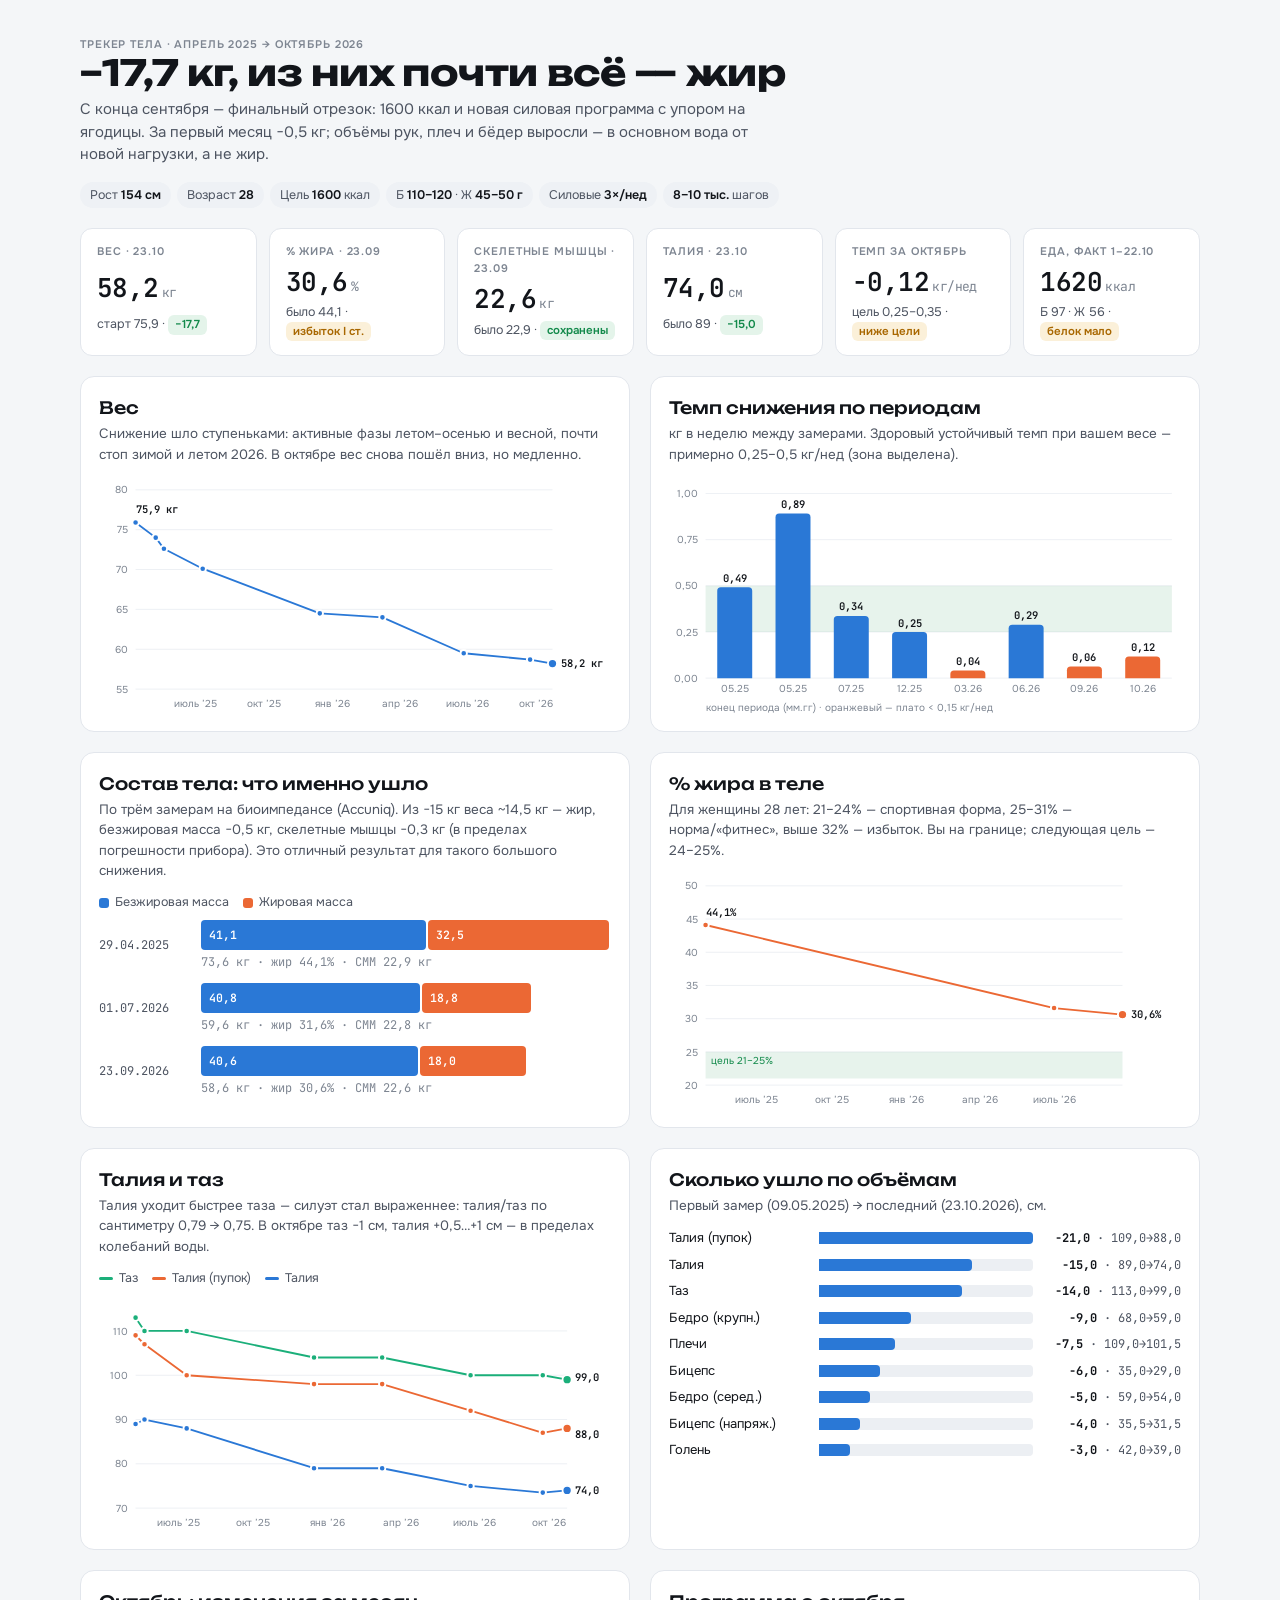
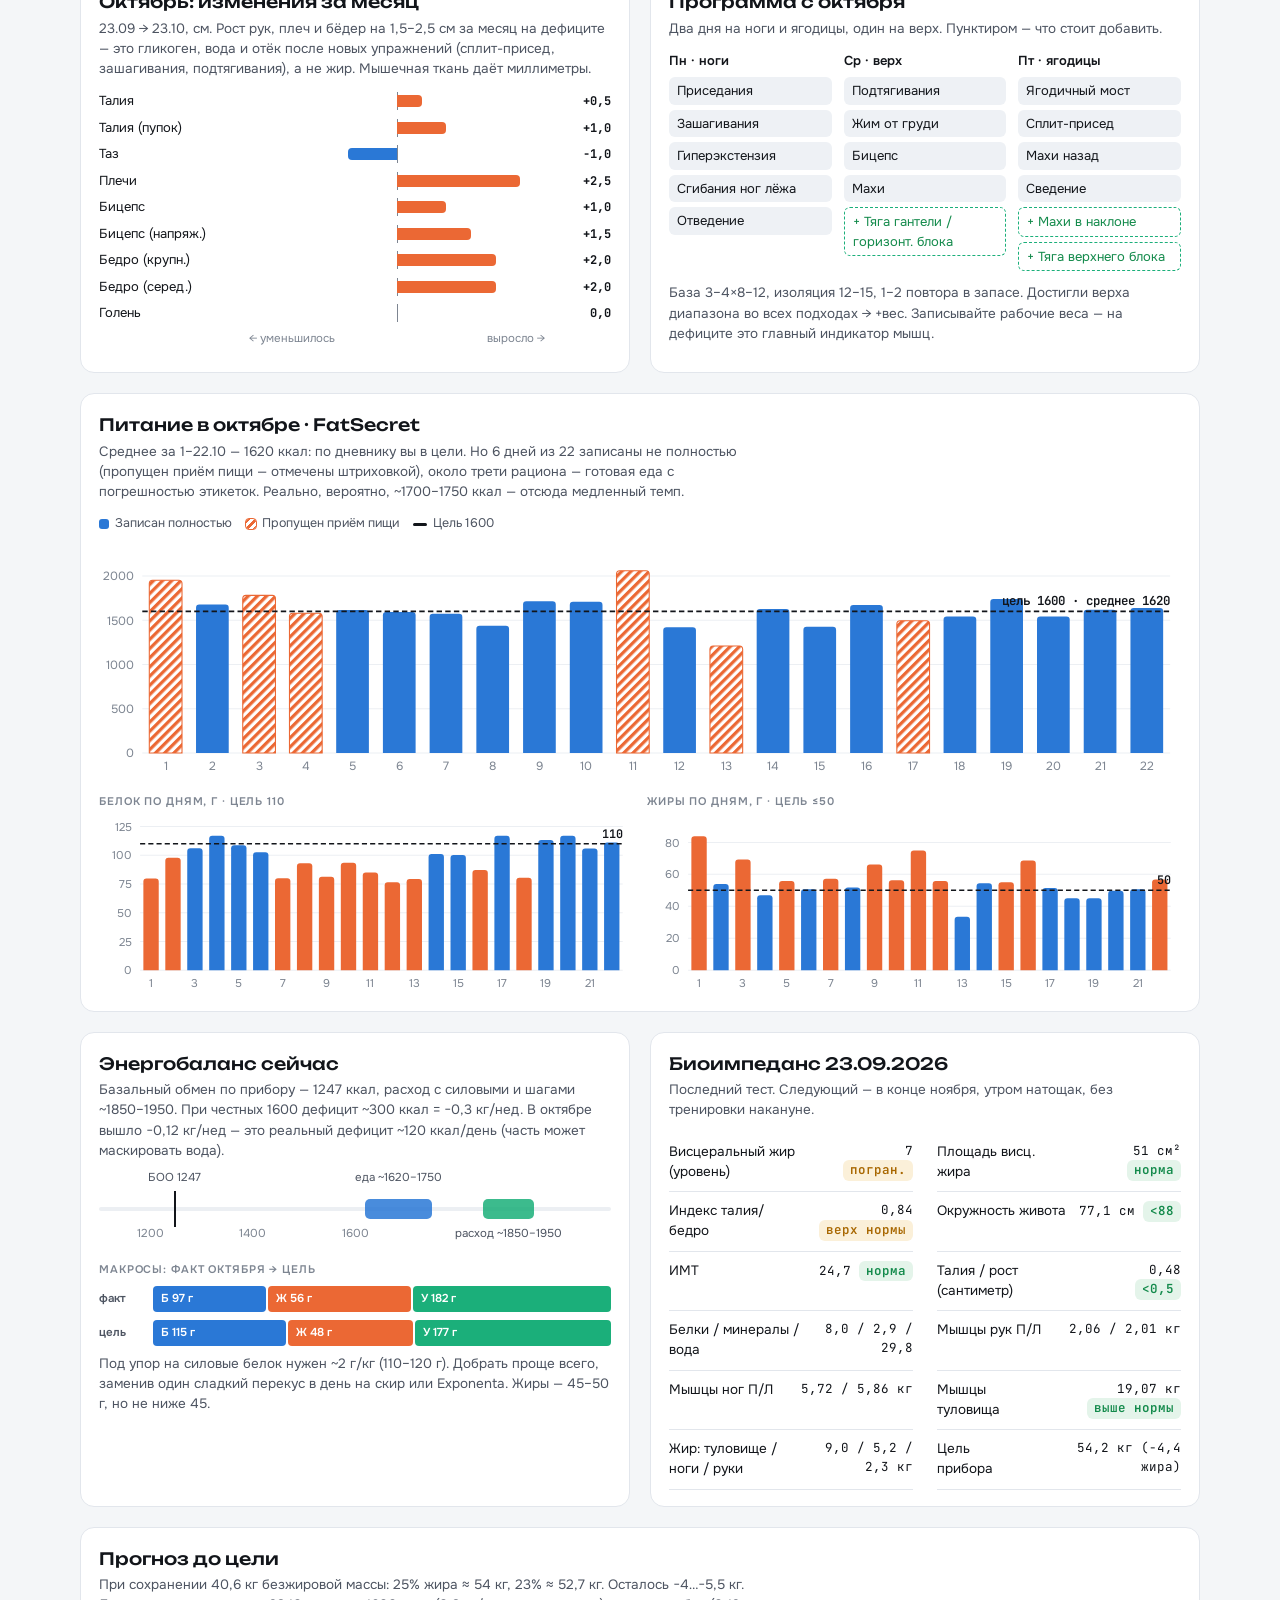
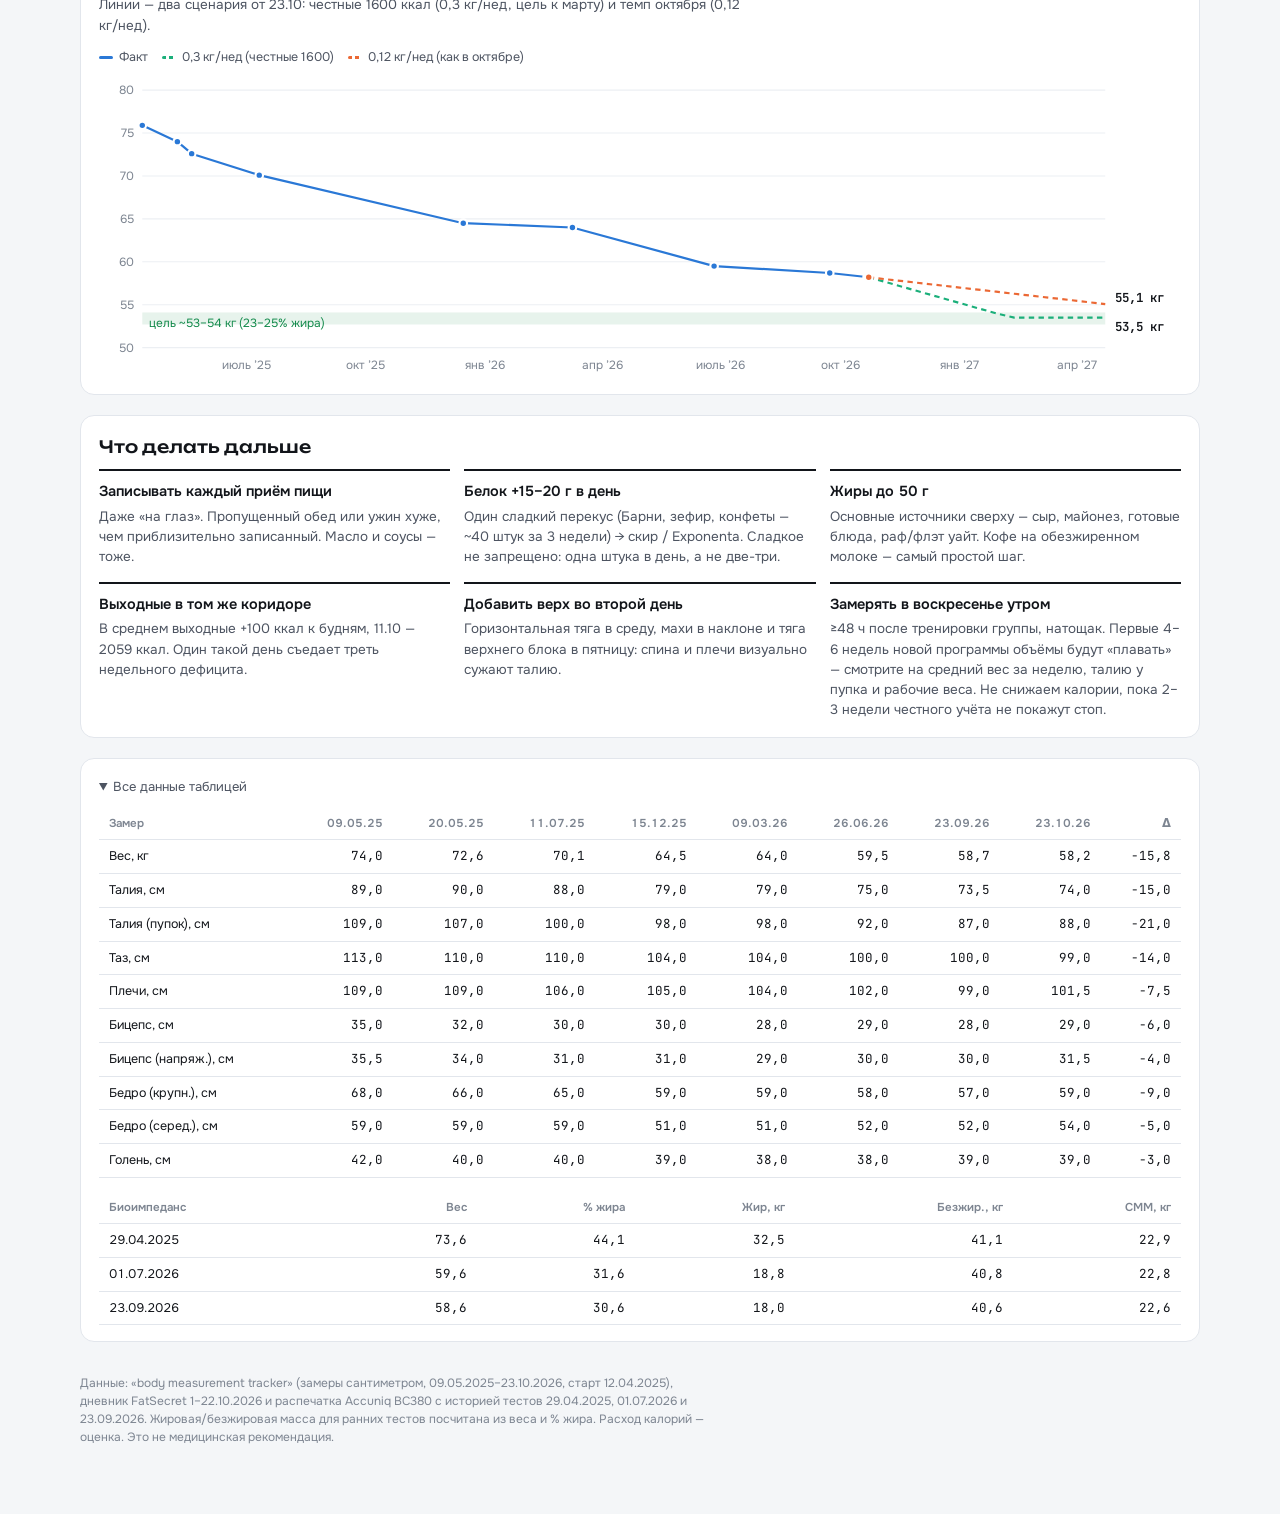
==== index.html @ 3d4595d3 "Body tracker dashboard: October 2026 Co-Authored-By: Claude Opus 5.5 <noreply@anthropic.com> Claude-" ====
<!doctype html><html lang="ru"><head><meta charset="utf-8"><meta name="viewport" content="width=device-width, initial-scale=1">
<meta name="description" content="Трекер тела: вес, состав тела, объёмы, питание и тренировки.">
<meta property="og:title" content="Трекер тела Кати">
<meta property="og:description" content="Вес, состав тела, объёмы, питание и тренировки — апрель 2025 → октябрь 2026">
<link rel="icon" href="data:image/svg+xml,%3Csvg xmlns=%22http://www.w3.org/2000/svg%22 viewBox=%220 0 32 32%22%3E%3Crect width=%2232%22 height=%2232%22 rx=%227%22 fill=%22%232a78d6%22/%3E%3Cpath d=%22M7 22l6-6 4 4 8-9%22 stroke=%22white%22 stroke-width=%223%22 fill=%22none%22 stroke-linecap=%22round%22 stroke-linejoin=%22round%22/%3E%3C/svg%3E">
<title>Трекер тела Кати</title>
<link rel="preconnect" href="https://fonts.googleapis.com">
<link rel="stylesheet" href="https://fonts.googleapis.com/css2?family=Unbounded:wght@500;700&family=Onest:wght@400;500;600&family=JetBrains+Mono:wght@400;600&display=swap">
<style>
:root{
  --bg:#f4f6f8; --panel:#ffffff; --ink:#12151a; --ink2:#4d5461; --ink3:#7d8591;
  --line:#e2e6ec; --grid:#eceff3;
  --s1:#2a78d6; --s2:#eb6834; --s3:#1baf7a;
  --lean:#2a78d6; --fat:#eb6834;
  --good:#138a4b; --goodbg:#e4f4ea; --warn:#a86700; --warnbg:#fbf0d9; --bad:#c23b3a; --badbg:#fbe6e5;
  --chip:#eef1f5;
  --display:"Unbounded",system-ui,sans-serif; --body:"Onest",system-ui,-apple-system,sans-serif; --mono:"JetBrains Mono",ui-monospace,monospace;
}
@media (prefers-color-scheme:dark){:root:not([data-theme="light"]){
  color-scheme:dark;--bg:#121418;--panel:#1b1e24;--ink:#f2f4f7;--ink2:#b9c0cb;--ink3:#8a929e;--line:#2c313a;--grid:#262a32;
  --s1:#3987e5;--s2:#d95926;--s3:#199e70;--lean:#3987e5;--fat:#d95926;
  --good:#4cc47f;--goodbg:#173323;--warn:#e0a53a;--warnbg:#382a10;--bad:#ef7473;--badbg:#3a1a1a;--chip:#252a31;}}
:root[data-theme="dark"]{
  color-scheme:dark;--bg:#121418;--panel:#1b1e24;--ink:#f2f4f7;--ink2:#b9c0cb;--ink3:#8a929e;--line:#2c313a;--grid:#262a32;
  --s1:#3987e5;--s2:#d95926;--s3:#199e70;--lean:#3987e5;--fat:#d95926;
  --good:#4cc47f;--goodbg:#173323;--warn:#e0a53a;--warnbg:#382a10;--bad:#ef7473;--badbg:#3a1a1a;--chip:#252a31;}
*{box-sizing:border-box}
body{background:var(--bg);color:var(--ink);font-family:var(--body);font-size:15px;line-height:1.5;padding:28px 16px 48px}
.wrap{max-width:1120px;margin:0 auto;display:grid;gap:20px}
h1{font-family:var(--display);font-weight:700;font-size:clamp(24px,4vw,36px);line-height:1.1;margin:0;text-wrap:balance;letter-spacing:-.01em}
h2{font-family:var(--display);font-weight:500;font-size:17px;margin:0 0 4px;text-wrap:balance}
.sub{color:var(--ink2);margin:6px 0 0;max-width:70ch}
.eyebrow{font-size:11px;letter-spacing:.08em;text-transform:uppercase;color:var(--ink3);font-weight:600}
.head{display:flex;flex-wrap:wrap;justify-content:space-between;align-items:flex-end;gap:16px}
.chips{display:flex;flex-wrap:wrap;gap:6px}
.chip{background:var(--chip);border-radius:999px;padding:4px 10px;font-size:12.5px;color:var(--ink2)}
.chip b{color:var(--ink);font-weight:600}
.kpis{display:grid;grid-template-columns:repeat(auto-fit,minmax(160px,1fr));gap:12px}
.kpi{background:var(--panel);border:1px solid var(--line);border-radius:12px;padding:14px 16px;display:grid;gap:2px}
.kpi .v{font-family:var(--mono);font-size:26px;font-weight:600;font-variant-numeric:tabular-nums;letter-spacing:-.02em}
.kpi .v small{font-size:13px;color:var(--ink3);font-weight:400;margin-left:3px}
.kpi .d{font-size:12.5px;color:var(--ink2)}
.pill{display:inline-block;font-size:11.5px;font-weight:600;border-radius:6px;padding:1px 7px}
.pill.good{color:var(--good);background:var(--goodbg)} .pill.warn{color:var(--warn);background:var(--warnbg)} .pill.bad{color:var(--bad);background:var(--badbg)}
.panel{background:var(--panel);border:1px solid var(--line);border-radius:14px;padding:18px 18px 16px;min-width:0}
.panel .note{color:var(--ink2);font-size:13.5px;margin:2px 0 12px;max-width:72ch}
.grid2{display:grid;grid-template-columns:repeat(auto-fit,minmax(min(100%,460px),1fr));gap:20px}
.chart{position:relative;width:100%}
.chart svg{display:block;width:100%;height:auto;overflow:visible}
.chart text{font-family:var(--body);font-size:11px;fill:var(--ink3)}
.chart .lbl{fill:var(--ink);font-family:var(--mono);font-size:11.5px;font-weight:600}
.tip{position:absolute;pointer-events:none;background:var(--ink);color:var(--bg);font-size:12px;padding:6px 9px;border-radius:7px;white-space:nowrap;transform:translate(-50%,-110%);opacity:0;transition:opacity .12s;z-index:3;font-variant-numeric:tabular-nums}
.tip.on{opacity:1}
.legend{display:flex;flex-wrap:wrap;gap:14px;font-size:12.5px;color:var(--ink2);margin-bottom:8px}
.legend i{display:inline-block;width:14px;height:3px;border-radius:2px;vertical-align:middle;margin-right:6px}
.legend i.sq{width:10px;height:10px;border-radius:3px}
/* composition bars */
.comp{display:grid;gap:12px}
.comp-row{display:grid;grid-template-columns:92px 1fr;gap:10px;align-items:center}
.comp-row .dt{font-family:var(--mono);font-size:12px;color:var(--ink2)}
.stack{display:flex;gap:2px;height:30px}
.stack div{border-radius:4px;display:flex;align-items:center;padding:0 8px;font-family:var(--mono);font-size:11.5px;color:#fff;font-weight:600;white-space:nowrap;overflow:hidden}
.stack .l{background:var(--lean)} .stack .f{background:var(--fat)}
/* delta list */
.deltas{display:grid;gap:7px}
.drow{display:grid;grid-template-columns:minmax(96px,140px) 1fr 138px;gap:10px;align-items:center;font-size:13px}
.drow .track{height:12px;background:var(--grid);border-radius:4px;position:relative}
.drow .bar{position:absolute;left:0;top:0;bottom:0;background:var(--s1);border-radius:0 4px 4px 0}
.drow .num{font-family:var(--mono);font-size:12px;text-align:right;color:var(--ink2);font-variant-numeric:tabular-nums}
.drow .num b{color:var(--ink)}
/* facts */
.facts{display:grid;grid-template-columns:repeat(auto-fit,minmax(200px,1fr));gap:0 24px}
.fact{display:flex;justify-content:space-between;gap:10px;padding:9px 0;border-bottom:1px solid var(--line);font-size:13.5px}
.fact span:last-child{font-family:var(--mono);font-size:12.5px;text-align:right}
/* energy */
.ebar{position:relative;height:44px;margin:26px 0 30px}
.ebar .axis{position:absolute;left:0;right:0;top:20px;height:4px;background:var(--grid);border-radius:2px}
.ebar .rng{position:absolute;top:12px;height:20px;border-radius:5px}
.ebar .mk{position:absolute;top:4px;bottom:4px;width:2px;background:var(--ink)}
.ebar .t{position:absolute;font-size:11.5px;color:var(--ink2);white-space:nowrap;transform:translateX(-50%)}
.macro{display:flex;gap:2px;height:26px;margin:8px 0 6px}
.macro div{border-radius:4px;color:#fff;font-size:11.5px;font-weight:600;display:flex;align-items:center;padding:0 8px;white-space:nowrap;overflow:hidden}
.recs{display:grid;grid-template-columns:repeat(auto-fit,minmax(min(100%,300px),1fr));gap:14px}
.rec{border-top:2px solid var(--ink);padding-top:10px}
.rec h3{font-size:14.5px;margin:0 0 4px;font-weight:600}
.rec p{margin:0;color:var(--ink2);font-size:13.5px}
.tbl{overflow-x:auto}
table{border-collapse:collapse;width:100%;font-size:12.5px;font-variant-numeric:tabular-nums}
th,td{padding:7px 10px;border-bottom:1px solid var(--line);text-align:right;white-space:nowrap}
th:first-child,td:first-child{text-align:left}
th{color:var(--ink3);font-weight:600;font-size:11.5px}
td{font-family:var(--mono)} td:first-child{font-family:var(--body)}
details summary{cursor:pointer;color:var(--ink2);font-size:13px}
details summary:focus-visible{outline:2px solid var(--s1);outline-offset:2px}
.prog{display:grid;grid-template-columns:repeat(auto-fit,minmax(150px,1fr));gap:12px}
.day{display:grid;gap:5px;align-content:start}
.day b{font-size:13px;font-weight:600;margin-bottom:2px}
.day span{font-size:13px;background:var(--chip);border-radius:6px;padding:4px 8px}
.day span.add{background:transparent;border:1px dashed var(--s3);color:var(--good)}
.mrow{display:grid;grid-template-columns:minmax(96px,140px) 1fr 56px;gap:10px;align-items:center;font-size:13px}
.mtrack{position:relative;height:12px}
.mtrack::before{content:"";position:absolute;left:50%;top:-3px;bottom:-3px;width:1px;background:var(--ink3)}
.mtrack div{position:absolute;top:0;bottom:0}
.foot{color:var(--ink3);font-size:12px;max-width:80ch}
</style>
</head><body>
<div class="wrap">
  <header class="head">
    <div>
      <div class="eyebrow">Трекер тела · апрель 2025 → октябрь 2026</div>
      <h1>−17,7 кг, из них почти всё — жир</h1>
      <p class="sub">С конца сентября — финальный отрезок: 1600 ккал и новая силовая программа с упором на ягодицы. За первый месяц −0,5 кг; объёмы рук, плеч и бёдер выросли — в основном вода от новой нагрузки, а не жир.</p>
    </div>
    <div class="chips">
      <span class="chip">Рост <b>154 см</b></span><span class="chip">Возраст <b>28</b></span>
      <span class="chip">Цель <b>1600</b> ккал</span><span class="chip">Б <b>110–120</b> · Ж <b>45–50 г</b></span>
      <span class="chip">Силовые <b>3×/нед</b></span><span class="chip"><b>8–10 тыс.</b> шагов</span>
    </div>
  </header>

  <section class="kpis" aria-label="Ключевые показатели">
    <div class="kpi"><span class="eyebrow">Вес · 23.10</span><span class="v">58,2<small>кг</small></span><span class="d">старт 75,9 · <span class="pill good">−17,7</span></span></div>
    <div class="kpi"><span class="eyebrow">% жира · 23.09</span><span class="v">30,6<small>%</small></span><span class="d">было 44,1 · <span class="pill warn">избыток I ст.</span></span></div>
    <div class="kpi"><span class="eyebrow">Скелетные мышцы · 23.09</span><span class="v">22,6<small>кг</small></span><span class="d">было 22,9 · <span class="pill good">сохранены</span></span></div>
    <div class="kpi"><span class="eyebrow">Талия · 23.10</span><span class="v">74,0<small>см</small></span><span class="d">было 89 · <span class="pill good">−15,0</span></span></div>
    <div class="kpi"><span class="eyebrow">Темп за октябрь</span><span class="v">−0,12<small>кг/нед</small></span><span class="d">цель 0,25–0,35 · <span class="pill warn">ниже цели</span></span></div>
    <div class="kpi"><span class="eyebrow">Еда, факт 1–22.10</span><span class="v">1620<small>ккал</small></span><span class="d">Б 97 · Ж 56 · <span class="pill warn">белок мало</span></span></div>
  </section>

  <div class="grid2">
    <section class="panel">
      <h2>Вес</h2>
      <p class="note">Снижение шло ступеньками: активные фазы летом–осенью и весной, почти стоп зимой и летом 2026. В октябре вес снова пошёл вниз, но медленно.</p>
      <div class="chart" id="cWeight"></div>
    </section>
    <section class="panel">
      <h2>Темп снижения по периодам</h2>
      <p class="note">кг в неделю между замерами. Здоровый устойчивый темп при вашем весе — примерно 0,25–0,5 кг/нед (зона выделена).</p>
      <div class="chart" id="cRate"></div>
    </section>
  </div>

  <div class="grid2">
    <section class="panel">
      <h2>Состав тела: что именно ушло</h2>
      <p class="note">По трём замерам на биоимпедансе (Accuniq). Из −15 кг веса ~14,5 кг — жир, безжировая масса −0,5 кг, скелетные мышцы −0,3 кг (в пределах погрешности прибора). Это отличный результат для такого большого снижения.</p>
      <div class="legend"><span><i class="sq" style="background:var(--lean)"></i>Безжировая масса</span><span><i class="sq" style="background:var(--fat)"></i>Жировая масса</span></div>
      <div class="comp" id="comp"></div>
    </section>
    <section class="panel">
      <h2>% жира в теле</h2>
      <p class="note">Для женщины 28 лет: 21–24% — спортивная форма, 25–31% — норма/«фитнес», выше 32% — избыток. Вы на границе; следующая цель — 24–25%.</p>
      <div class="chart" id="cFat"></div>
    </section>
  </div>

  <div class="grid2">
    <section class="panel">
      <h2>Талия и таз</h2>
      <p class="note">Талия уходит быстрее таза — силуэт стал выраженнее: талия/таз по сантиметру 0,79 → 0,75. В октябре таз −1 см, талия +0,5…+1 см — в пределах колебаний воды.</p>
      <div class="chart" id="cWaist"></div>
    </section>
    <section class="panel">
      <h2>Сколько ушло по объёмам</h2>
      <p class="note">Первый замер (09.05.2025) → последний (23.10.2026), см.</p>
      <div class="deltas" id="deltas"></div>
    </section>
  </div>

  <div class="grid2">
    <section class="panel">
      <h2>Октябрь: изменения за месяц</h2>
      <p class="note">23.09 → 23.10, см. Рост рук, плеч и бёдер на 1,5–2,5 см за месяц на дефиците — это гликоген, вода и отёк после новых упражнений (сплит-присед, зашагивания, подтягивания), а не жир. Мышечная ткань даёт миллиметры.</p>
      <div class="deltas" id="mdeltas"></div>
    </section>
    <section class="panel">
      <h2>Программа с октября</h2>
      <p class="note">Два дня на ноги и ягодицы, один на верх. Пунктиром — что стоит добавить.</p>
      <div class="prog">
        <div class="day"><b>Пн · ноги</b><span>Приседания</span><span>Зашагивания</span><span>Гиперэкстензия</span><span>Сгибания ног лёжа</span><span>Отведение</span></div>
        <div class="day"><b>Ср · верх</b><span>Подтягивания</span><span>Жим от груди</span><span>Бицепс</span><span>Махи</span><span class="add">+ Тяга гантели / горизонт. блока</span></div>
        <div class="day"><b>Пт · ягодицы</b><span>Ягодичный мост</span><span>Сплит-присед</span><span>Махи назад</span><span>Сведение</span><span class="add">+ Махи в наклоне</span><span class="add">+ Тяга верхнего блока</span></div>
      </div>
      <p class="note" style="margin-top:12px">База 3–4×8–12, изоляция 12–15, 1–2 повтора в запасе. Достигли верха диапазона во всех подходах → +вес. Записывайте рабочие веса — на дефиците это главный индикатор мышц.</p>
    </section>
  </div>

  <section class="panel">
    <h2>Питание в октябре · FatSecret</h2>
    <p class="note">Среднее за 1–22.10 — 1620 ккал: по дневнику вы в цели. Но 6 дней из 22 записаны не полностью (пропущен приём пищи — отмечены штриховкой), около трети рациона — готовая еда с погрешностью этикеток. Реально, вероятно, ~1700–1750 ккал — отсюда медленный темп.</p>
    <div class="legend"><span><i class="sq" style="background:var(--s1)"></i>Записан полностью</span><span><i class="sq" style="background:repeating-linear-gradient(135deg,var(--s2) 0 3px,transparent 3px 6px);outline:1px solid var(--s2)"></i>Пропущен приём пищи</span><span><i style="background:var(--ink)"></i>Цель 1600</span></div>
    <div class="chart" id="cFood"></div>
    <div class="grid2" style="margin-top:14px;gap:14px">
      <div><div class="eyebrow">Белок по дням, г · цель 110</div><div class="chart" id="cProt"></div></div>
      <div><div class="eyebrow">Жиры по дням, г · цель ≤50</div><div class="chart" id="cFatg"></div></div>
    </div>
  </section>

  <div class="grid2">
    <section class="panel">
      <h2>Энергобаланс сейчас</h2>
      <p class="note">Базальный обмен по прибору — 1247 ккал, расход с силовыми и шагами ~1850–1950. При честных 1600 дефицит ~300 ккал = −0,3 кг/нед. В октябре вышло −0,12 кг/нед — это реальный дефицит ~120 ккал/день (часть может маскировать вода).</p>
      <div class="ebar" id="ebar"></div>
      <div class="eyebrow" style="margin-top:6px">Макросы: факт октября → цель</div>
      <div class="macro" id="macroFact"></div>
      <div class="macro" id="macroGoal"></div>
      <p class="note" style="margin-top:8px">Под упор на силовые белок нужен ~2 г/кг (110–120 г). Добрать проще всего, заменив один сладкий перекус в день на скир или Exponenta. Жиры — 45–50 г, но не ниже 45.</p>
    </section>
    <section class="panel">
      <h2>Биоимпеданс 23.09.2026</h2>
      <p class="note">Последний тест. Следующий — в конце ноября, утром натощак, без тренировки накануне.</p>
      <div class="facts">
        <div class="fact"><span>Висцеральный жир (уровень)</span><span>7 <span class="pill warn">погран.</span></span></div>
        <div class="fact"><span>Площадь висц. жира</span><span>51 см² <span class="pill good">норма</span></span></div>
        <div class="fact"><span>Индекс талия/бедро</span><span>0,84 <span class="pill warn">верх нормы</span></span></div>
        <div class="fact"><span>Окружность живота</span><span>77,1 см <span class="pill good">&lt;88</span></span></div>
        <div class="fact"><span>ИМТ</span><span>24,7 <span class="pill good">норма</span></span></div>
        <div class="fact"><span>Талия / рост (сантиметр)</span><span>0,48 <span class="pill good">&lt;0,5</span></span></div>
        <div class="fact"><span>Белки / минералы / вода</span><span>8,0 / 2,9 / 29,8</span></div>
        <div class="fact"><span>Мышцы рук П/Л</span><span>2,06 / 2,01 кг</span></div>
        <div class="fact"><span>Мышцы ног П/Л</span><span>5,72 / 5,86 кг</span></div>
        <div class="fact"><span>Мышцы туловища</span><span>19,07 кг <span class="pill good">выше нормы</span></span></div>
        <div class="fact"><span>Жир: туловище / ноги / руки</span><span>9,0 / 5,2 / 2,3 кг</span></div>
        <div class="fact"><span>Цель прибора</span><span>54,2 кг (−4,4 жира)</span></div>
      </div>
    </section>
  </div>

  <section class="panel">
    <h2>Прогноз до цели</h2>
    <p class="note">При сохранении 40,6 кг безжировой массы: 25% жира ≈ 54 кг, 23% ≈ 52,7 кг. Осталось −4…−5,5 кг. Линии — два сценария от 23.10: честные 1600 ккал (0,3 кг/нед, цель к марту) и темп октября (0,12 кг/нед).</p>
    <div class="chart" id="cProj"></div>
  </section>

  <section class="panel">
    <h2>Что делать дальше</h2>
    <div class="recs" style="margin-top:10px">
      <div class="rec"><h3>Записывать каждый приём пищи</h3><p>Даже «на глаз». Пропущенный обед или ужин хуже, чем приблизительно записанный. Масло и соусы — тоже.</p></div>
      <div class="rec"><h3>Белок +15–20 г в день</h3><p>Один сладкий перекус (Барни, зефир, конфеты — ~40 штук за 3 недели) → скир / Exponenta. Сладкое не запрещено: одна штука в день, а не две-три.</p></div>
      <div class="rec"><h3>Жиры до 50 г</h3><p>Основные источники сверху — сыр, майонез, готовые блюда, раф/флэт уайт. Кофе на обезжиренном молоке — самый простой шаг.</p></div>
      <div class="rec"><h3>Выходные в том же коридоре</h3><p>В среднем выходные +100 ккал к будням, 11.10 — 2059 ккал. Один такой день съедает треть недельного дефицита.</p></div>
      <div class="rec"><h3>Добавить верх во второй день</h3><p>Горизонтальная тяга в среду, махи в наклоне и тяга верхнего блока в пятницу: спина и плечи визуально сужают талию.</p></div>
      <div class="rec"><h3>Замерять в воскресенье утром</h3><p>≥48 ч после тренировки группы, натощак. Первые 4–6 недель новой программы объёмы будут «плавать» — смотрите на средний вес за неделю, талию у пупка и рабочие веса. Не снижаем калории, пока 2–3 недели честного учёта не покажут стоп.</p></div>
    </div>
  </section>

  <section class="panel">
    <details open>
      <summary>Все данные таблицей</summary>
      <div class="tbl" id="tbl" style="margin-top:12px"></div>
    </details>
  </section>

  <p class="foot">Данные: «body measurement tracker» (замеры сантиметром, 09.05.2025–23.10.2026, старт 12.04.2025), дневник FatSecret 1–22.10.2026 и распечатка Accuniq BC380 с историей тестов 29.04.2025, 01.07.2026 и 23.09.2026. Жировая/безжировая масса для ранних тестов посчитана из веса и % жира. Расход калорий — оценка. Это не медицинская рекомендация.</p>
</div>

<script>
(function(){
const css=n=>getComputedStyle(document.documentElement).getPropertyValue(n).trim();
const D=s=>{const[d,m,y]=s.split('.').map(Number);return new Date(y,m-1,d)};
const fmt=d=>d.toLocaleDateString('ru-RU',{day:'2-digit',month:'2-digit',year:'2-digit'});
const num=(v,p=1)=>v.toLocaleString('ru-RU',{minimumFractionDigits:p,maximumFractionDigits:p});
const NS='http://www.w3.org/2000/svg';
const el=(t,a,p)=>{const e=document.createElementNS(NS,t);for(const k in a)e.setAttribute(k,a[k]);if(p)p.appendChild(e);return e};

const dates=['12.04.2025','09.05.2025','20.05.2025','11.07.2025','15.12.2025','09.03.2026','26.06.2026','23.09.2026','23.10.2026'];
const weight=[75.9,74.0,72.6,70.1,64.5,64.0,59.5,58.7,58.2];
const meas={
 'Талия':[89,90,88,79,79,75,73.5,74],'Талия (пупок)':[109,107,100,98,98,92,87,88],'Таз':[113,110,110,104,104,100,100,99],
 'Плечи':[109,109,106,105,104,102,99,101.5],'Бицепс':[35,32,30,30,28,29,28,29],'Бицепс (напряж.)':[35.5,34,31,31,29,30,30,31.5],
 'Бедро (крупн.)':[68,66,65,59,59,58,57,59],'Бедро (серед.)':[59,59,59,51,51,52,52,54],'Голень':[42,40,40,39,38,38,39,39]};
const food=[[1953,79.7,83.9,1],[1678,97.8,54],[1781,106.1,69.3,1],[1580,116.9,46.9,1],[1616,108.7,55.8],[1593,102.6,50.6],[1575,79.9,57.3],[1437,92.9,51.7],[1715,81.2,66.1],[1709,93.5,56.3],[2059,85,75,1],[1420,76.5,55.8],[1210,79.2,33.4,1],[1628,101,54.4],[1428,100.2,55.1],[1674,87.2,68.6],[1495,116.8,51.4,1],[1542,80.3,45.1],[1740,113.2,45.1],[1542,116.9,49.7],[1619,105.9,50.7],[1640,111.1,56.8]];
const mdates=dates.slice(1);
const inb=[{d:'29.04.2025',w:73.6,pbf:44.1,smm:22.9},{d:'01.07.2026',w:59.6,pbf:31.6,smm:22.8},{d:'23.09.2026',w:58.6,pbf:30.6,smm:22.6,fat:18.0,ffm:40.6}];

function tipFor(box){const t=document.createElement('div');t.className='tip';box.appendChild(t);return t}

function lineChart(id,series,o){
  const box=document.getElementById(id);box.innerHTML='';
  if(series.length>1){const lg=document.createElement('div');lg.className='legend';lg.innerHTML=series.map(s=>`<span><i style="background:var(${s.c})${s.dash?';background:repeating-linear-gradient(90deg,var('+s.c+') 0 4px,transparent 4px 7px)':''}"></i>${s.name}</span>`).join('');box.appendChild(lg)}
  const W=o.w||560,H=o.h||260,m={t:14,r:o.r||64,b:28,l:40};
  const svg=el('svg',{viewBox:`0 0 ${W} ${H}`,role:'img','aria-label':o.aria},box);
  const all=series.flatMap(s=>s.pts);
  const x0=o.x0||Math.min(...all.map(p=>+p.d)),x1=o.x1||Math.max(...all.map(p=>+p.d));
  const y0=o.y0,y1=o.y1;
  const X=v=>m.l+(v-x0)/(x1-x0)*(W-m.l-m.r),Y=v=>H-m.b-(v-y0)/(y1-y0)*(H-m.t-m.b);
  for(let v=y0;v<=y1+1e-9;v+=o.step){el('line',{x1:m.l,x2:W-m.r,y1:Y(v),y2:Y(v),stroke:css('--grid'),'stroke-width':1},svg);el('text',{x:m.l-8,y:Y(v)+4,'text-anchor':'end'},svg).textContent=num(v,0)}
  // x ticks: quarters
  const s0=new Date(x0);for(let d=new Date(s0.getFullYear(),Math.ceil((s0.getMonth()+1)/3)*3,1);+d<=x1;d.setMonth(d.getMonth()+3)){const tx=X(+d);el('text',{x:tx,y:H-8,'text-anchor':'middle'},svg).textContent=d.toLocaleDateString('ru-RU',{month:'short'}).replace('.','')+' ’'+String(d.getFullYear()).slice(2)}
  if(o.band){const[b0,b1,lab]=o.band;el('rect',{x:m.l,width:W-m.l-m.r,y:Y(b1),height:Y(b0)-Y(b1),fill:css('--good'),opacity:.1},svg);el('text',{x:m.l+6,y:Y(b1)+13,style:'fill:var(--good)'},svg).textContent=lab}
  series.forEach(s=>{
    const c=css(s.c);const d=s.pts.map((p,i)=>(i?'L':'M')+X(+p.d)+','+Y(p.v)).join('');
    el('path',{d,fill:'none',stroke:c,'stroke-width':2,'stroke-linejoin':'round','stroke-dasharray':s.dash||''},svg);
    s.pts.forEach((p,i)=>{if(s.noDots&&i)return;el('circle',{cx:X(+p.d),cy:Y(p.v),r:i===s.pts.length-1?5:3.5,fill:c,stroke:css('--panel'),'stroke-width':2},svg)});
    const L=s.pts[s.pts.length-1];if(!s.noEnd)el('text',{x:X(+L.d)+9,y:Y(L.v)+4+(s.dy||0),class:'lbl'},svg).textContent=num(L.v,s.p??1)+(s.unit||'');
    if(s.first){const F=s.pts[0];el('text',{x:X(+F.d),y:Y(F.v)-10,class:'lbl','text-anchor':'start'},svg).textContent=num(F.v,s.p??1)+(s.unit||'')}
  });
  // hover
  const tip=tipFor(box);const vl=el('line',{y1:m.t,y2:H-m.b,stroke:css('--ink3'),'stroke-width':1,opacity:0},svg);
  const xs=[...new Set(all.map(p=>+p.d))].sort((a,b)=>a-b);
  const hit=el('rect',{x:m.l,y:m.t,width:W-m.l-m.r,height:H-m.t-m.b,fill:'transparent'},svg);
  const move=e=>{const r=svg.getBoundingClientRect();const sx=(e.clientX-r.left)/r.width*W;let best=xs[0];xs.forEach(v=>{if(Math.abs(X(v)-sx)<Math.abs(X(best)-sx))best=v});
    vl.setAttribute('x1',X(best));vl.setAttribute('x2',X(best));vl.setAttribute('opacity',.5);
    const rows=series.map(s=>{const p=s.pts.find(p=>+p.d===best);return p?`${series.length>1?s.name+': ':''}<b>${num(p.v,s.p??1)}${s.unit||''}</b>`:null}).filter(Boolean);
    tip.innerHTML=`${fmt(new Date(best))}<br>`+rows.join('<br>');tip.style.left=(X(best)/W*100)+'%';tip.style.top=(m.t/H*100+10)+'%';tip.classList.add('on')};
  hit.addEventListener('pointermove',move);hit.addEventListener('pointerleave',()=>{tip.classList.remove('on');vl.setAttribute('opacity',0)});
}

// weight
lineChart('cWeight',[{name:'Вес',c:'--s1',pts:dates.map((d,i)=>({d:D(d),v:weight[i]})),unit:' кг',first:true}],{y0:55,y1:80,step:5,aria:'Вес с 75,9 до 58,2 кг'});

// rate bars
(function(){
  const box=document.getElementById('cRate');const W=560,H=260,m={t:18,r:10,b:40,l:40};
  const svg=el('svg',{viewBox:`0 0 ${W} ${H}`,role:'img','aria-label':'Темп снижения веса по периодам'},box);
  const rates=[];for(let i=1;i<dates.length;i++){const days=(D(dates[i])-D(dates[i-1]))/864e5;rates.push({a:dates[i-1],b:dates[i],days,dw:weight[i]-weight[i-1],r:-(weight[i]-weight[i-1])/days*7})}
  const y1=1.0,Y=v=>H-m.b-v/y1*(H-m.t-m.b);
  [0,.25,.5,.75,1].forEach(v=>{el('line',{x1:m.l,x2:W-m.r,y1:Y(v),y2:Y(v),stroke:css('--grid')},svg);el('text',{x:m.l-8,y:Y(v)+4,'text-anchor':'end'},svg).textContent=num(v,2)});
  el('rect',{x:m.l,width:W-m.l-m.r,y:Y(.5),height:Y(.25)-Y(.5),fill:css('--good'),opacity:.1},svg);
  const bw=(W-m.l-m.r)/rates.length;const tip=tipFor(box);
  rates.forEach((r,i)=>{const x=m.l+i*bw+bw*.2,w=bw*.6,y=Y(r.r),h=Y(0)-y;
    const slow=r.r<.15;const col=slow?css('--s2'):css('--s1');
    el('path',{d:`M${x},${Y(0)}V${y+4}a4,4 0 0 1 4,-4h${w-8}a4,4 0 0 1 4,4V${Y(0)}Z`,fill:col},svg);
    el('text',{x:x+w/2,y:y-6,'text-anchor':'middle',class:'lbl'},svg).textContent=num(r.r,2);
    const lb=el('text',{x:x+w/2,y:H-m.b+15,'text-anchor':'middle'},svg);lb.textContent=r.b.slice(3,5)+'.'+r.b.slice(8);
    const hit=el('rect',{x:m.l+i*bw,y:m.t,width:bw,height:H-m.t-m.b,fill:'transparent'},svg);
    hit.addEventListener('pointerenter',()=>{tip.innerHTML=`${r.a} → ${r.b}<br>${Math.round(r.days)} дн · <b>${num(r.dw,1)} кг</b> · ${num(r.r,2)} кг/нед`;tip.style.left=((x+w/2)/W*100)+'%';tip.style.top=(y/H*100)+'%';tip.classList.add('on')});
    hit.addEventListener('pointerleave',()=>tip.classList.remove('on'));
  });
  el('text',{x:m.l,y:H-4},svg).textContent='конец периода (мм.гг) · оранжевый — плато < 0,15 кг/нед';
})();

// composition
(function(){
  const box=document.getElementById('comp');const max=74;
  box.innerHTML=inb.map(t=>{const fat=t.fat??+(t.w*t.pbf/100).toFixed(1),ffm=t.ffm??+(t.w-fat).toFixed(1);
    return `<div class="comp-row"><span class="dt">${t.d}</span><div><div class="stack" style="width:${t.w/max*100}%"><div class="l" style="flex:${ffm}">${num(ffm)}</div><div class="f" style="flex:${fat}">${num(fat)}</div></div><div style="font-size:12px;color:var(--ink3);margin-top:3px;font-family:var(--mono)">${num(t.w)} кг · жир ${num(t.pbf)}% · СММ ${num(t.smm)} кг</div></div></div>`}).join('');
})();

// fat %
lineChart('cFat',[{name:'% жира',c:'--s2',pts:inb.map(t=>({d:D(t.d),v:t.pbf})),unit:'%',first:true}],{y0:20,y1:50,step:5,band:[21,25,'цель 21–25%'],aria:'Процент жира 44,1 → 30,6'});

// waist
lineChart('cWaist',[
  {name:'Таз',c:'--s3',pts:mdates.map((d,i)=>({d:D(d),v:meas['Таз'][i]})),unit:'',p:1,dy:-2},
  {name:'Талия (пупок)',c:'--s2',pts:mdates.map((d,i)=>({d:D(d),v:meas['Талия (пупок)'][i]})),unit:'',p:1,dy:6},
  {name:'Талия',c:'--s1',pts:mdates.map((d,i)=>({d:D(d),v:meas['Талия'][i]})),unit:'',p:1}
],{y0:70,y1:115,step:10,r:48,aria:'Талия, талия по пупку и таз, см'});

// deltas
(function(){
  const rows=Object.entries(meas).map(([k,v])=>({k,a:v[0],b:v[v.length-1],d:v[0]-v[v.length-1]})).sort((x,y)=>y.d-x.d);
  const mx=Math.max(...rows.map(r=>r.d));
  document.getElementById('deltas').innerHTML=rows.map(r=>`<div class="drow"><span>${r.k}</span><div class="track"><div class="bar" style="width:${r.d/mx*100}%"></div></div><span class="num"><b>−${num(r.d)}</b> · ${num(r.a,1)}→${num(r.b,1)}</span></div>`).join('');
})();

// month deltas
(function(){
  const rows=Object.entries(meas).map(([k,v])=>({k,d:v[v.length-1]-v[v.length-2]}));
  const mx=3;
  document.getElementById('mdeltas').innerHTML=rows.map(r=>{const w=Math.abs(r.d)/mx*50;const pos=r.d>0;
    const bar=r.d===0?'':`<div style="${pos?'left:50%':'right:50%'};width:${w}%;background:var(${pos?'--s2':'--s1'});border-radius:${pos?'0 4px 4px 0':'4px 0 0 4px'}"></div>`;
    return `<div class="mrow"><span>${r.k}</span><div class="mtrack">${bar}</div><span class="num" style="font-family:var(--mono);font-size:12px;text-align:right"><b>${r.d>0?'+':r.d<0?'−':''}${num(Math.abs(r.d))}</b></span></div>`}).join('')+
    `<div class="mrow" style="color:var(--ink3);font-size:11.5px"><span></span><div style="display:flex;justify-content:space-between"><span>← уменьшилось</span><span>выросло →</span></div><span></span></div>`;
})();

// food bars
function dayBars(id,vals,o){
  const box=document.getElementById(id);const W=o.w||1000,H=o.h||220,m={t:16,r:10,b:24,l:40};
  const svg=el('svg',{viewBox:`0 0 ${W} ${H}`,role:'img','aria-label':o.aria},box);
  const Y=v=>H-m.b-(v-o.y0)/(o.y1-o.y0)*(H-m.t-m.b);
  for(let v=o.y0;v<=o.y1;v+=o.step){el('line',{x1:m.l,x2:W-m.r,y1:Y(v),y2:Y(v),stroke:css('--grid')},svg);el('text',{x:m.l-8,y:Y(v)+4,'text-anchor':'end'},svg).textContent=v}
  const defs=el('defs',{},svg);const pat=el('pattern',{id:id+'h',width:6,height:6,patternUnits:'userSpaceOnUse',patternTransform:'rotate(45)'},defs);
  el('rect',{width:6,height:6,fill:css('--panel')},pat);el('rect',{width:3,height:6,fill:css('--s2')},pat);
  const bw=(W-m.l-m.r)/vals.length;const tip=tipFor(box);
  vals.forEach((v,i)=>{const x=m.l+i*bw+bw*.15,w=bw*.7,y=Y(Math.min(v.v,o.y1));const r=Math.min(3,w/2);
    const fill=v.inc?`url(#${id}h)`:(o.bad&&o.bad(v.v)?css('--s2'):css('--s1'));
    el('path',{d:`M${x},${Y(o.y0)}V${y+r}a${r},${r} 0 0 1 ${r},-${r}h${w-2*r}a${r},${r} 0 0 1 ${r},${r}V${Y(o.y0)}Z`,fill,stroke:v.inc?css('--s2'):'none','stroke-width':v.inc?1:0},svg);
    if(o.labels||i%2===0)el('text',{x:x+w/2,y:H-8,'text-anchor':'middle'},svg).textContent=i+1;
    const hit=el('rect',{x:m.l+i*bw,y:m.t,width:bw,height:H-m.t-m.b,fill:'transparent'},svg);
    hit.addEventListener('pointerenter',()=>{tip.innerHTML=`${i+1}.10 · <b>${num(v.v,0)} ${o.unit}</b>${v.inc?'<br>пропущен приём пищи':''}`;tip.style.left=((x+w/2)/W*100)+'%';tip.style.top=(y/H*100)+'%';tip.classList.add('on')});
    hit.addEventListener('pointerleave',()=>tip.classList.remove('on'));
  });
  el('line',{x1:m.l,x2:W-m.r,y1:Y(o.goal),y2:Y(o.goal),stroke:css('--ink'),'stroke-width':1.5,'stroke-dasharray':'5 3'},svg);
  el('text',{x:W-m.r,y:Y(o.goal)-6,'text-anchor':'end',class:'lbl'},svg).textContent=o.goalLbl;
}
dayBars('cFood',food.map(f=>({v:f[0],inc:!!f[3]})),{y0:0,y1:2200,step:500,goal:1600,goalLbl:'цель 1600 · среднее 1620',unit:'ккал',labels:true,aria:'Калории по дням октября'});
dayBars('cProt',food.map(f=>({v:f[1]})),{w:520,h:180,y0:0,y1:125,step:25,goal:110,goalLbl:'110',unit:'г белка',bad:v=>v<100,aria:'Белок по дням'});
dayBars('cFatg',food.map(f=>({v:f[2]})),{w:520,h:180,y0:0,y1:90,step:20,goal:50,goalLbl:'50',unit:'г жира',bad:v=>v>55,aria:'Жиры по дням'});

// energy bar
(function(){
  const box=document.getElementById('ebar');const lo=1100,hi=2100,P=v=>(v-lo)/(hi-lo)*100;
  box.innerHTML=`<div class="axis"></div>
  <div class="rng" style="left:${P(1620)}%;width:${P(1750)-P(1620)}%;background:var(--s1);opacity:.85"></div>
  <div class="rng" style="left:${P(1850)}%;width:${P(1950)-P(1850)}%;background:var(--s3);opacity:.85"></div>
  <div class="mk" style="left:${P(1247)}%"></div>
  <span class="t" style="left:${P(1247)}%;top:-18px">БОО 1247</span>
  <span class="t" style="left:${P(1685)}%;top:-18px">еда ~1620–1750</span>
  <span class="t" style="left:${P(1900)}%;top:38px">расход ~1850–1950</span>
  ${[1200,1400,1600,1800,2000].map(v=>`<span class="t" style="left:${P(v)}%;top:38px;color:var(--ink3);${v===1800||v===2000?'display:none':''}">${v}</span>`).join('')}`;
  const mac=(lab,pg,fg,cg)=>{const p=pg*4,f=fg*9,c=cg*4,k=p+f+c;return `<div style="flex:0 0 52px;background:transparent;color:var(--ink2);padding:0">${lab}</div><div style="flex:${p};background:var(--s1)">Б ${pg} г</div><div style="flex:${f};background:var(--s2)">Ж ${fg} г</div><div style="flex:${c};background:var(--s3)">У ${cg} г</div>`};
  document.getElementById('macroFact').innerHTML=mac('факт',97,56,182);document.getElementById('macroGoal').innerHTML=mac('цель',115,48,177);
})();

// projection
(function(){
  const today=D('23.10.2026');const hist=dates.map((d,i)=>({d:D(d),v:weight[i]}));
  const proj=(r)=>{const pts=[];for(let w=0;w<=26;w+=2){pts.push({d:new Date(+today+w*7*864e5),v:Math.max(53.5,58.2-r*w)})}return pts};
  lineChart('cProj',[
    {name:'Факт',c:'--s1',pts:hist,unit:' кг',noEnd:true},
    {name:'0,3 кг/нед (честные 1600)',c:'--s3',pts:proj(.3),unit:' кг',dash:'5 4',noDots:true,dy:8},
    {name:'0,12 кг/нед (как в октябре)',c:'--s2',pts:proj(.12),unit:' кг',dash:'5 4',noDots:true,dy:-6}
  ],{y0:50,y1:80,step:5,w:1000,h:280,r:70,band:[52.7,54.1,'цель ~53–54 кг (23–25% жира)'],aria:'Прогноз веса'});
})();

// table
(function(){
  const hdr=['Замер',...mdates.map(d=>d.slice(0,6)+d.slice(8)),'Δ'];
  const rows=[['Вес, кг',...weight.slice(1)],...Object.entries(meas).map(([k,v])=>[k+', см',...v])];
  document.getElementById('tbl').innerHTML=`<table><thead><tr>${hdr.map(h=>`<th>${h}</th>`).join('')}</tr></thead><tbody>${rows.map(r=>`<tr><td>${r[0]}</td>${r.slice(1).map(v=>`<td>${num(v)}</td>`).join('')}<td>${num(r[r.length-1]-r[1])}</td></tr>`).join('')}</tbody></table>
  <table style="margin-top:14px"><thead><tr><th>Биоимпеданс</th><th>Вес</th><th>% жира</th><th>Жир, кг</th><th>Безжир., кг</th><th>СММ, кг</th></tr></thead><tbody>${inb.map(t=>{const f=t.fat??t.w*t.pbf/100;return `<tr><td>${t.d}</td><td>${num(t.w)}</td><td>${num(t.pbf)}</td><td>${num(f)}</td><td>${num(t.ffm??t.w-f)}</td><td>${num(t.smm)}</td></tr>`}).join('')}</tbody></table>`;
})();
})();
</script>
</body></html>
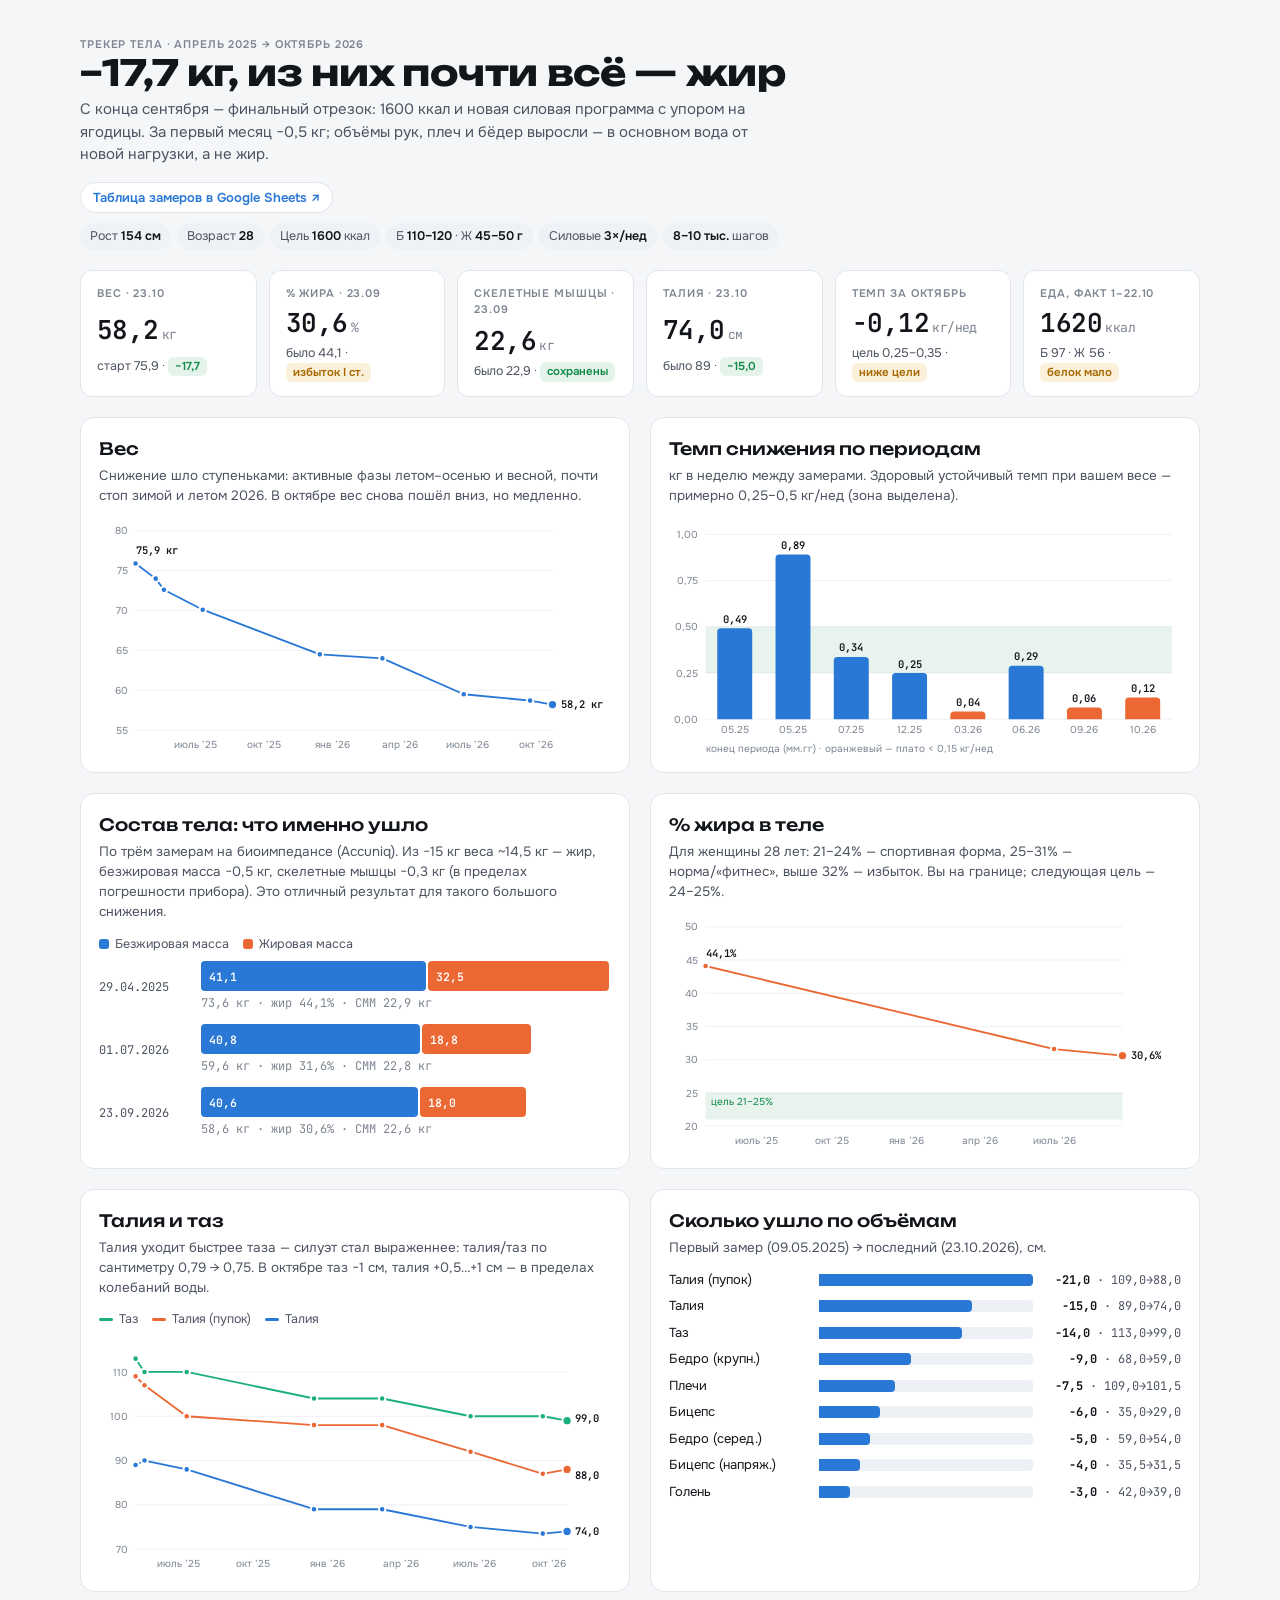
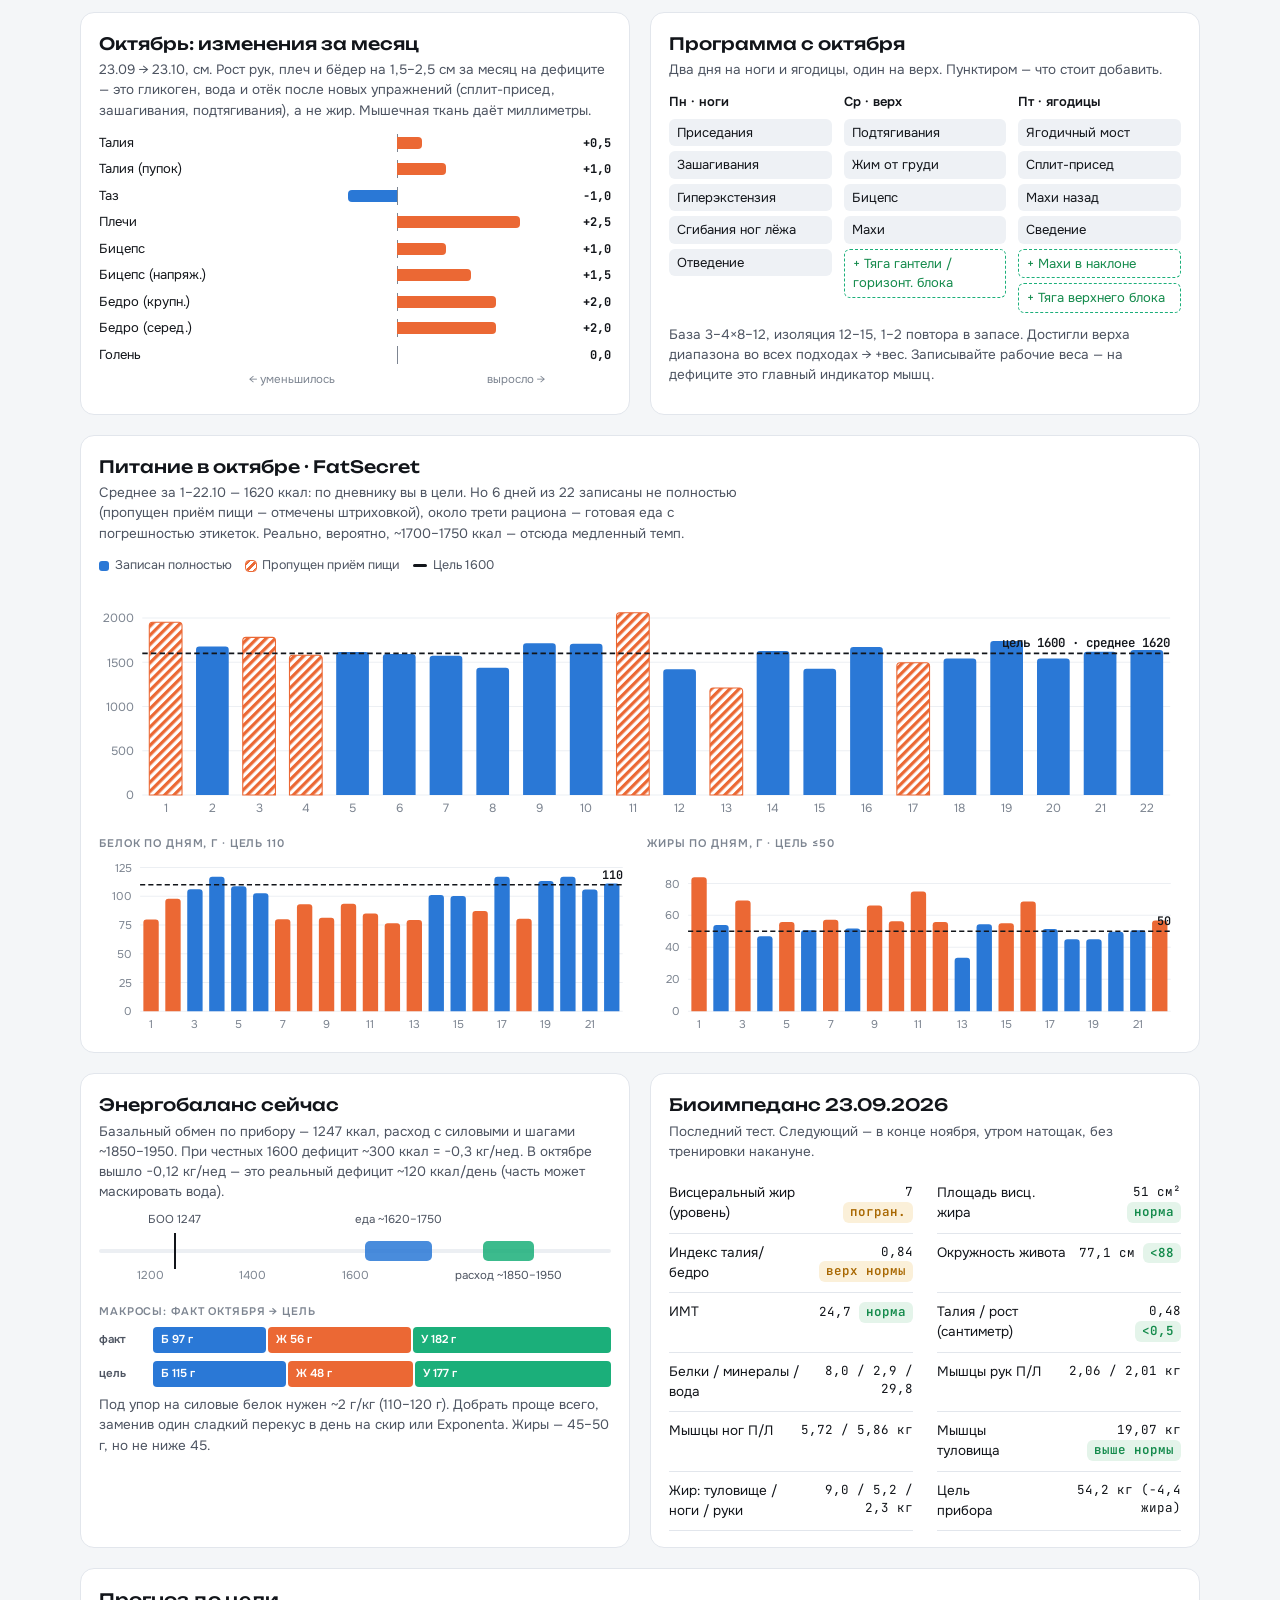
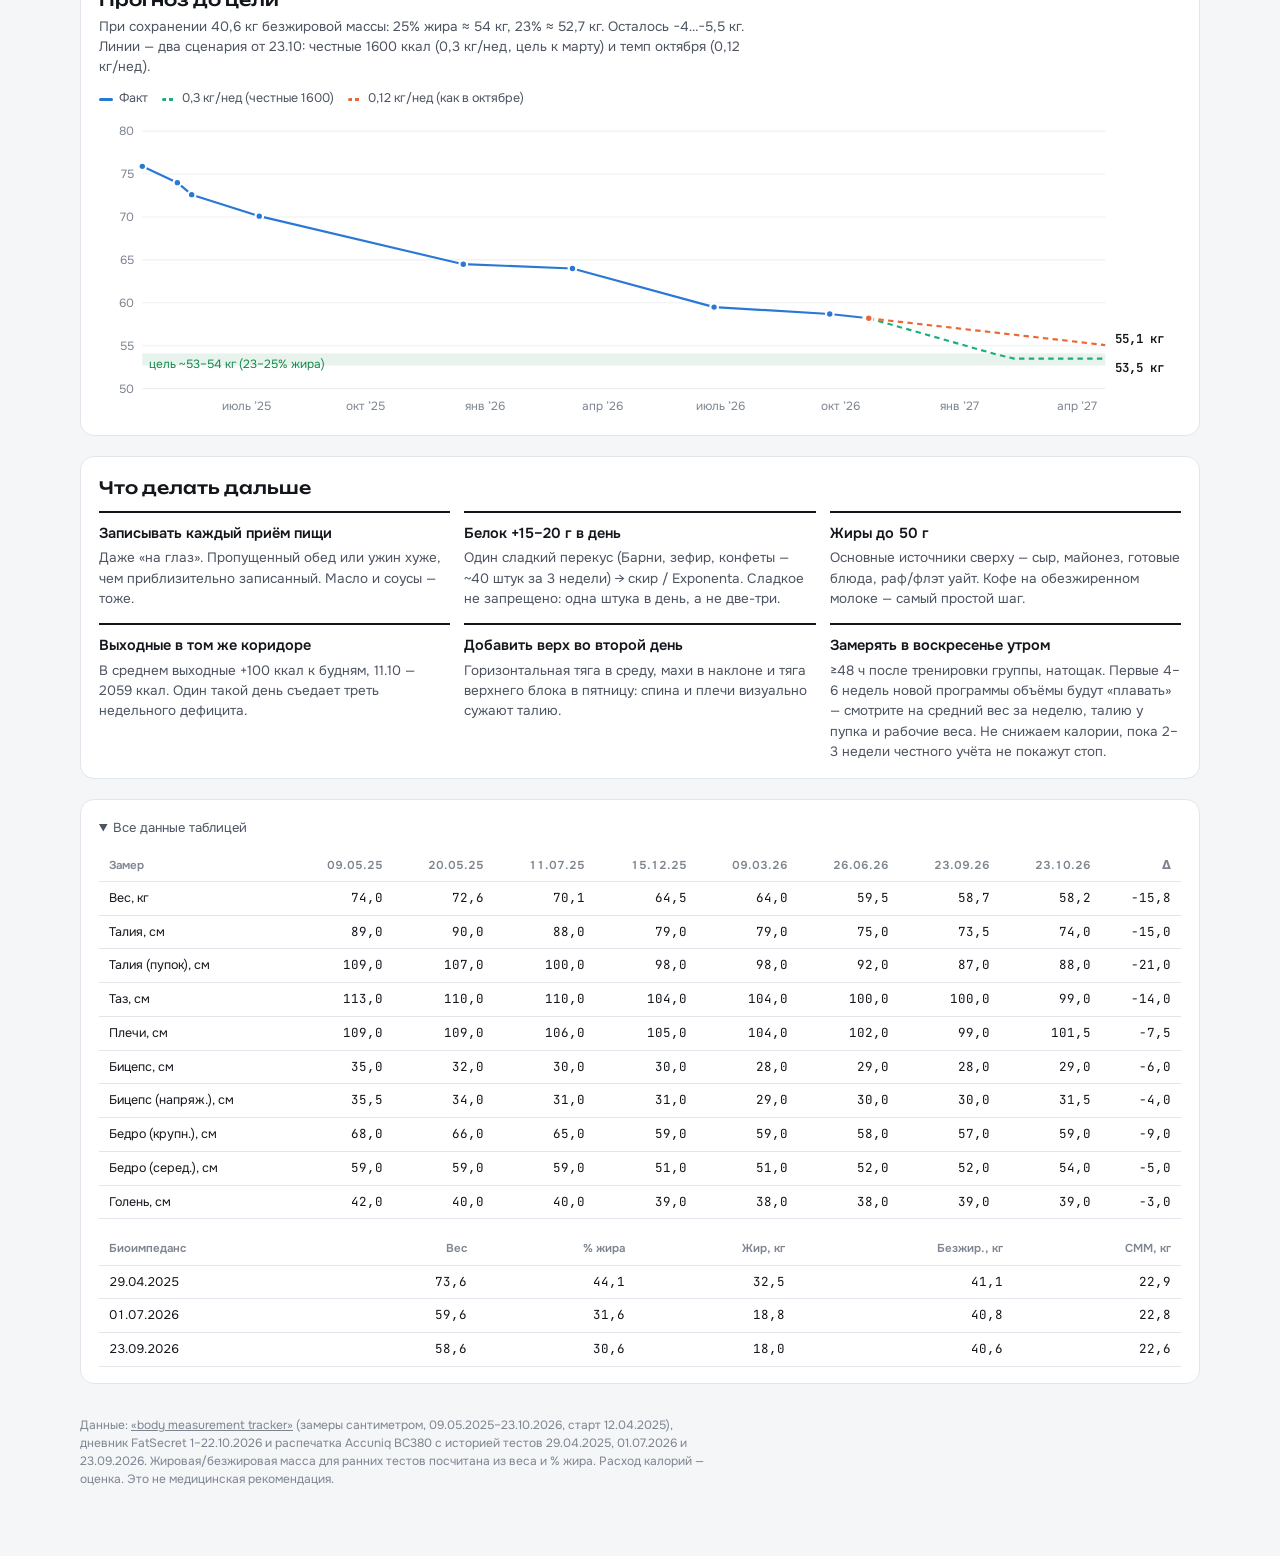
==== commit 6f74689b: "Add link to measurement tracker spreadsheet Co-Authored-By: Claude Opus 5.5 <noreply@anthropic.com> " ====
--- a/index.html
+++ b/index.html
@@ -101,6 +101,11 @@
 .mtrack{position:relative;height:12px}
 .mtrack::before{content:"";position:absolute;left:50%;top:-3px;bottom:-3px;width:1px;background:var(--ink3)}
 .mtrack div{position:absolute;top:0;bottom:0}
+.srclink{display:inline-flex;align-items:center;gap:6px;font-size:13px;font-weight:600;color:var(--s1);text-decoration:none;border:1px solid var(--line);background:var(--panel);border-radius:999px;padding:5px 12px}
+.srclink:hover{border-color:var(--s1)}
+.srclink:focus-visible{outline:2px solid var(--s1);outline-offset:2px}
+.headside{display:grid;gap:10px;justify-items:start}
+.foot a{color:inherit}
 .foot{color:var(--ink3);font-size:12px;max-width:80ch}
 </style>
 </head><body>
@@ -111,10 +116,13 @@
       <h1>−17,7 кг, из них почти всё — жир</h1>
       <p class="sub">С конца сентября — финальный отрезок: 1600 ккал и новая силовая программа с упором на ягодицы. За первый месяц −0,5 кг; объёмы рук, плеч и бёдер выросли — в основном вода от новой нагрузки, а не жир.</p>
     </div>
+    <div class="headside">
+    <a class="srclink" href="https://docs.google.com/spreadsheets/d/1mLTbE53vwJ1VL-9ManBTwdSsbVKpNzFgciY4COAL1OY/edit" target="_blank" rel="noopener">Таблица замеров в Google Sheets ↗</a>
     <div class="chips">
       <span class="chip">Рост <b>154 см</b></span><span class="chip">Возраст <b>28</b></span>
       <span class="chip">Цель <b>1600</b> ккал</span><span class="chip">Б <b>110–120</b> · Ж <b>45–50 г</b></span>
       <span class="chip">Силовые <b>3×/нед</b></span><span class="chip"><b>8–10 тыс.</b> шагов</span>
+    </div>
     </div>
   </header>
 
@@ -251,7 +259,7 @@
     </details>
   </section>
 
-  <p class="foot">Данные: «body measurement tracker» (замеры сантиметром, 09.05.2025–23.10.2026, старт 12.04.2025), дневник FatSecret 1–22.10.2026 и распечатка Accuniq BC380 с историей тестов 29.04.2025, 01.07.2026 и 23.09.2026. Жировая/безжировая масса для ранних тестов посчитана из веса и % жира. Расход калорий — оценка. Это не медицинская рекомендация.</p>
+  <p class="foot">Данные: <a href="https://docs.google.com/spreadsheets/d/1mLTbE53vwJ1VL-9ManBTwdSsbVKpNzFgciY4COAL1OY/edit" target="_blank" rel="noopener">«body measurement tracker»</a> (замеры сантиметром, 09.05.2025–23.10.2026, старт 12.04.2025), дневник FatSecret 1–22.10.2026 и распечатка Accuniq BC380 с историей тестов 29.04.2025, 01.07.2026 и 23.09.2026. Жировая/безжировая масса для ранних тестов посчитана из веса и % жира. Расход калорий — оценка. Это не медицинская рекомендация.</p>
 </div>
 
 <script>
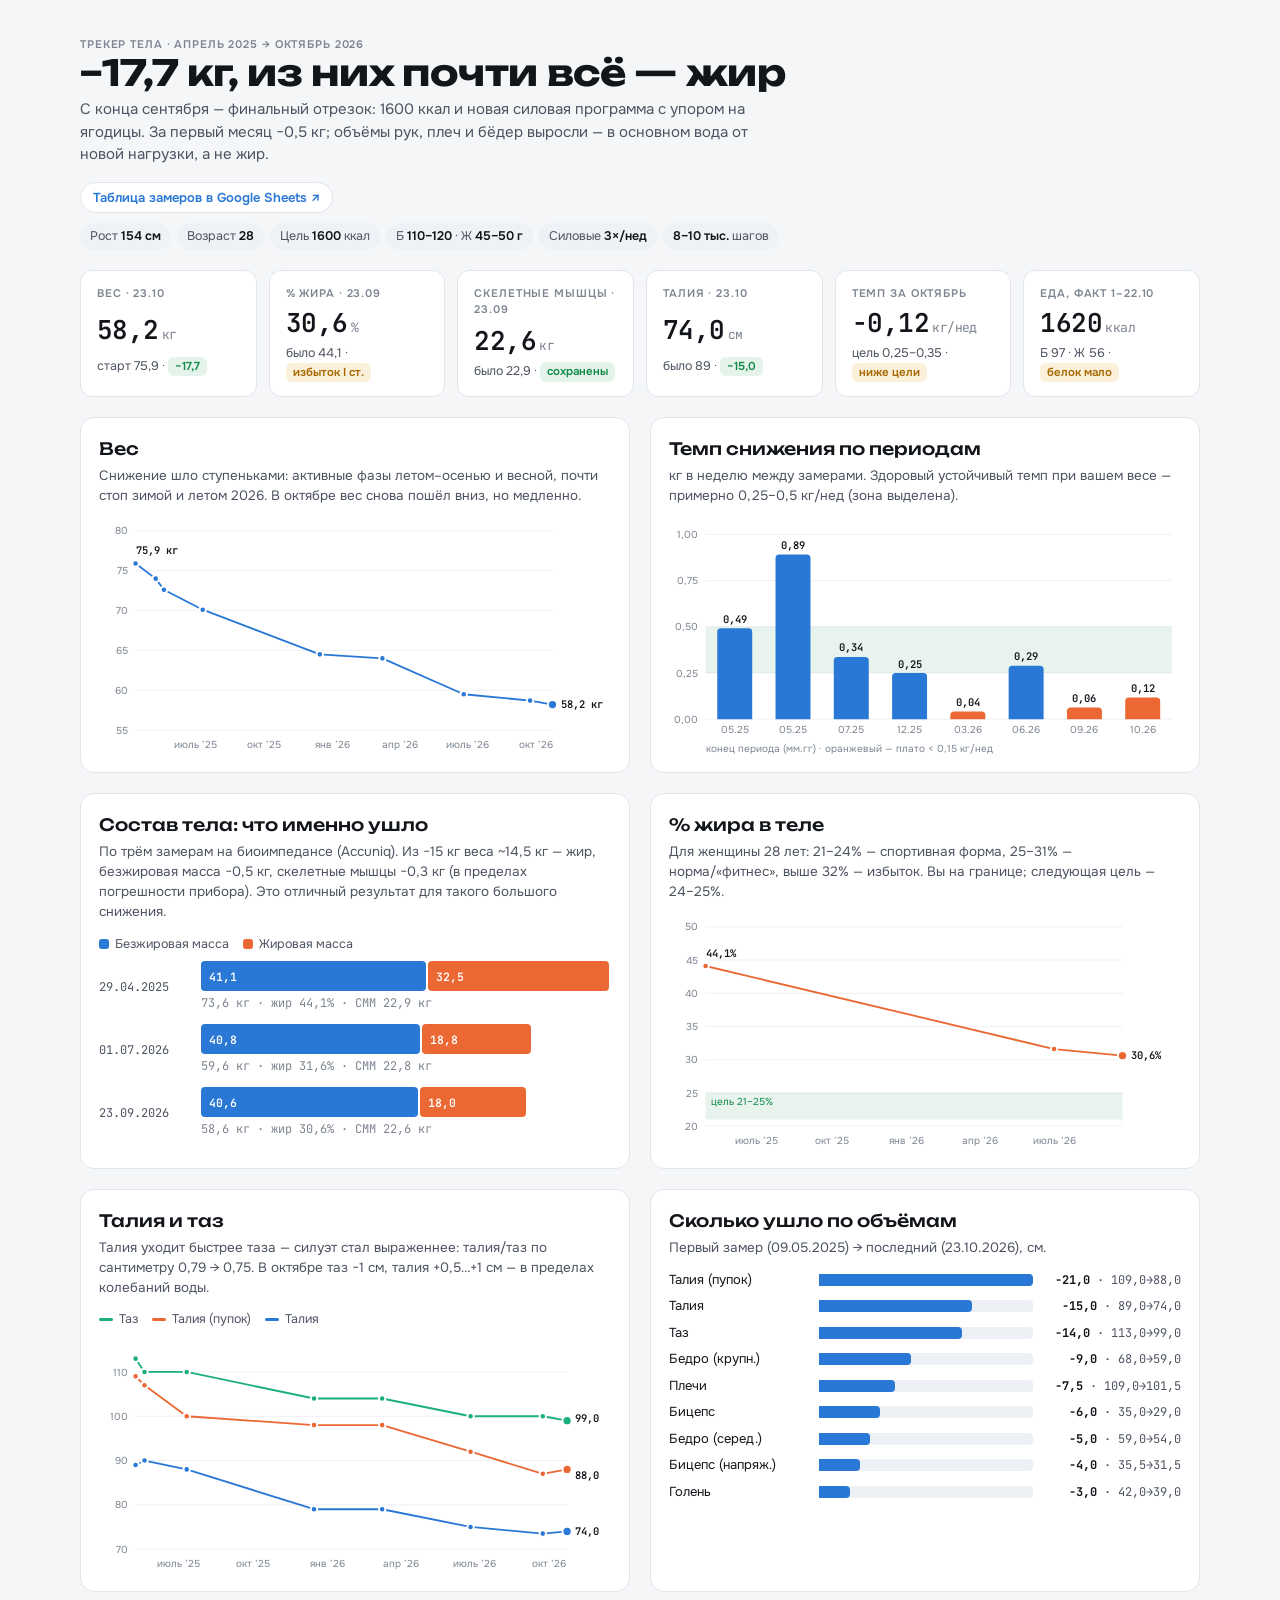
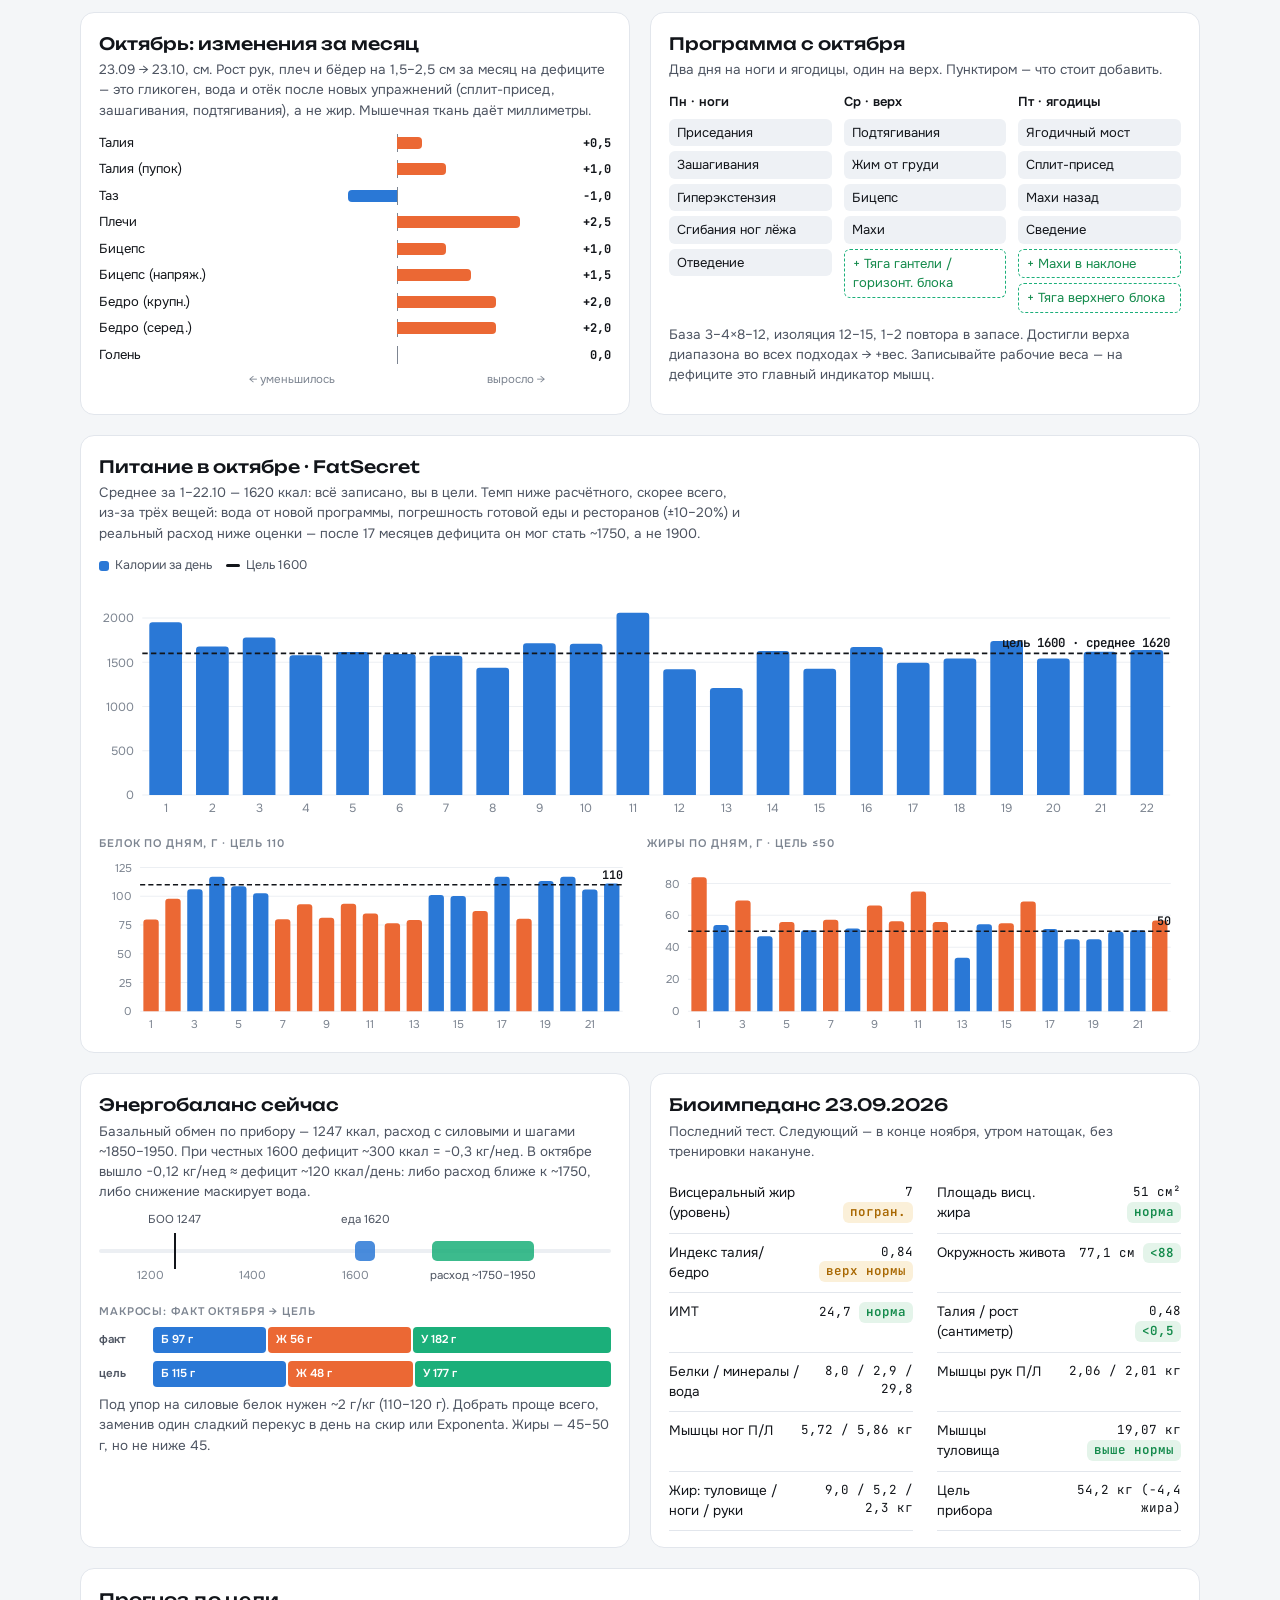
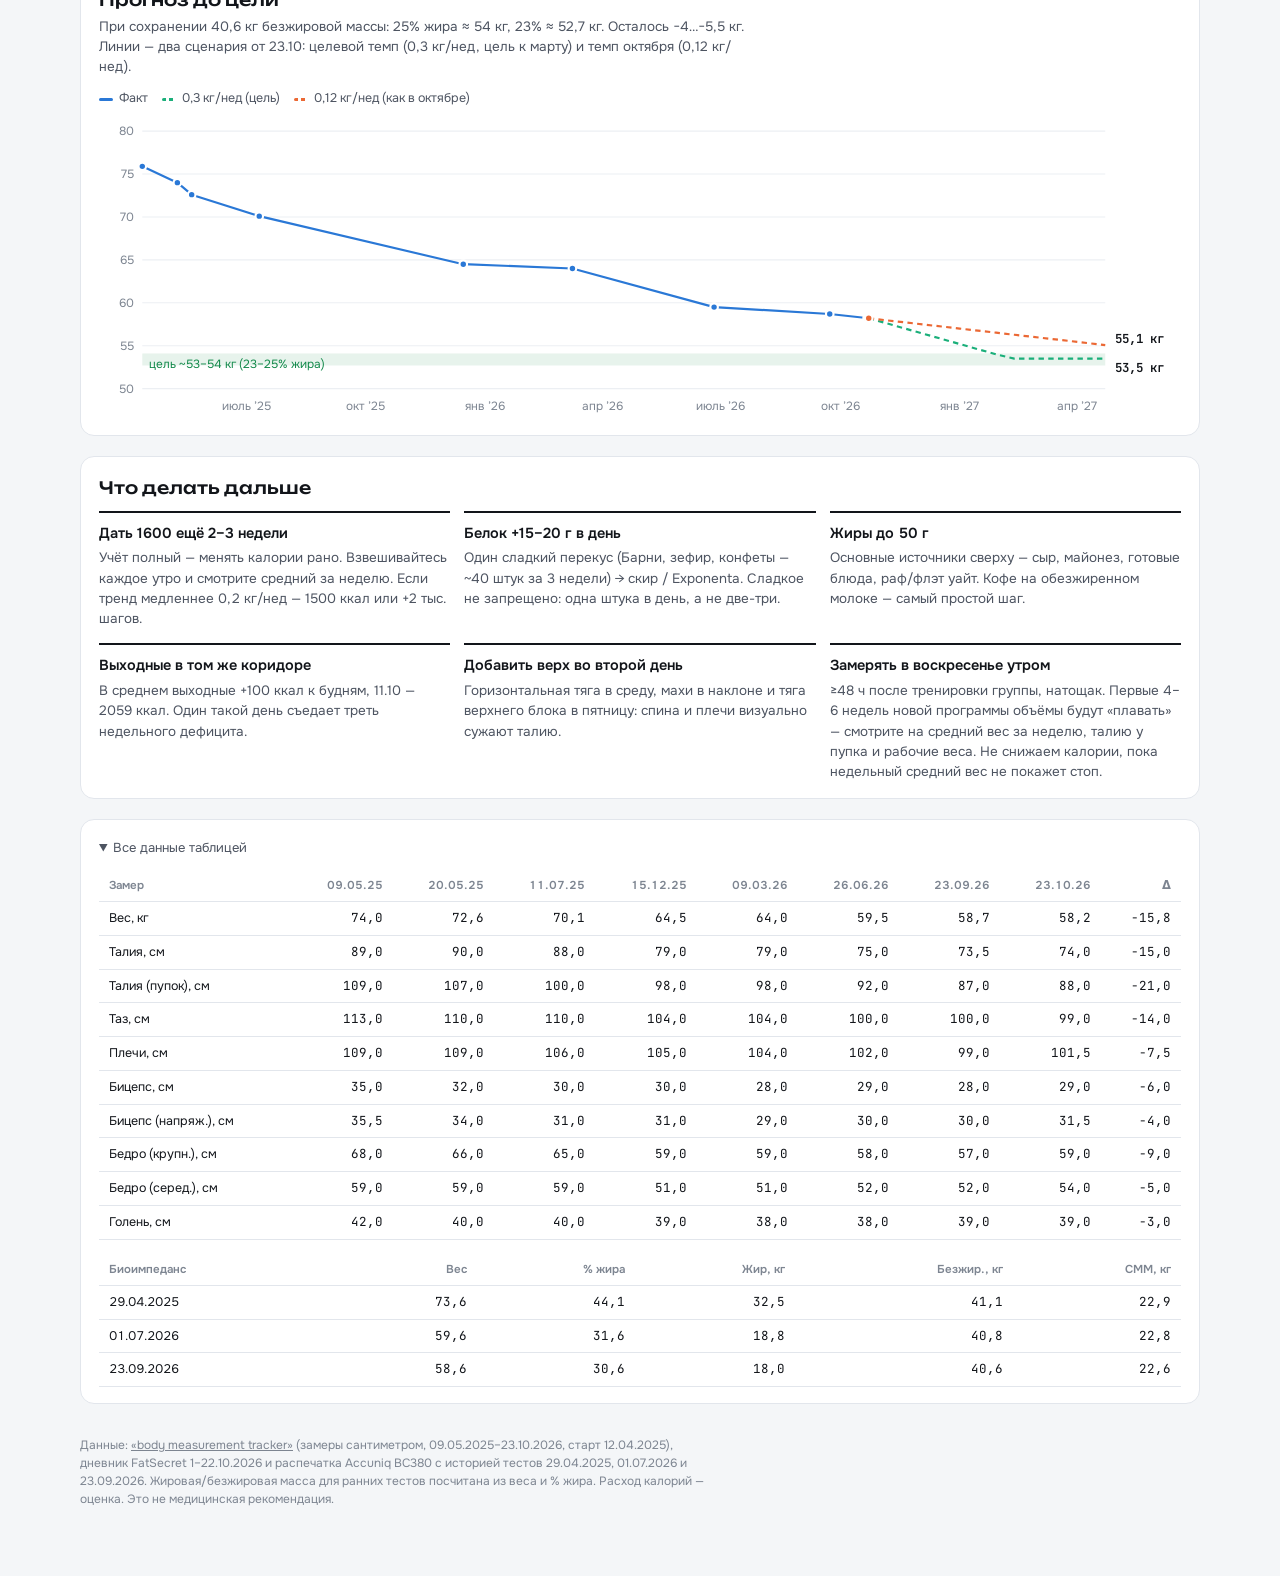
==== commit 3d9cafdd: "Full food log, Apple Watch steps and energy balance Co-Authored-By: Claude Opus 5.5 <noreply@anthrop" ====
--- a/index.html
+++ b/index.html
@@ -195,8 +195,8 @@
 
   <section class="panel">
     <h2>Питание в октябре · FatSecret</h2>
-    <p class="note">Среднее за 1–22.10 — 1620 ккал: по дневнику вы в цели. Но 6 дней из 22 записаны не полностью (пропущен приём пищи — отмечены штриховкой), около трети рациона — готовая еда с погрешностью этикеток. Реально, вероятно, ~1700–1750 ккал — отсюда медленный темп.</p>
-    <div class="legend"><span><i class="sq" style="background:var(--s1)"></i>Записан полностью</span><span><i class="sq" style="background:repeating-linear-gradient(135deg,var(--s2) 0 3px,transparent 3px 6px);outline:1px solid var(--s2)"></i>Пропущен приём пищи</span><span><i style="background:var(--ink)"></i>Цель 1600</span></div>
+    <p class="note">Среднее за 1–22.10 — 1620 ккал: всё записано, вы в цели. Темп ниже расчётного, скорее всего, из-за трёх вещей: вода от новой программы, погрешность готовой еды и ресторанов (±10–20%) и реальный расход ниже оценки — после 17 месяцев дефицита он мог стать ~1750, а не 1900.</p>
+    <div class="legend"><span><i class="sq" style="background:var(--s1)"></i>Калории за день</span><span><i style="background:var(--ink)"></i>Цель 1600</span></div>
     <div class="chart" id="cFood"></div>
     <div class="grid2" style="margin-top:14px;gap:14px">
       <div><div class="eyebrow">Белок по дням, г · цель 110</div><div class="chart" id="cProt"></div></div>
@@ -207,7 +207,7 @@
   <div class="grid2">
     <section class="panel">
       <h2>Энергобаланс сейчас</h2>
-      <p class="note">Базальный обмен по прибору — 1247 ккал, расход с силовыми и шагами ~1850–1950. При честных 1600 дефицит ~300 ккал = −0,3 кг/нед. В октябре вышло −0,12 кг/нед — это реальный дефицит ~120 ккал/день (часть может маскировать вода).</p>
+      <p class="note">Базальный обмен по прибору — 1247 ккал, расход с силовыми и шагами ~1850–1950. При честных 1600 дефицит ~300 ккал = −0,3 кг/нед. В октябре вышло −0,12 кг/нед ≈ дефицит ~120 ккал/день: либо расход ближе к ~1750, либо снижение маскирует вода.</p>
       <div class="ebar" id="ebar"></div>
       <div class="eyebrow" style="margin-top:6px">Макросы: факт октября → цель</div>
       <div class="macro" id="macroFact"></div>
@@ -236,19 +236,19 @@
 
   <section class="panel">
     <h2>Прогноз до цели</h2>
-    <p class="note">При сохранении 40,6 кг безжировой массы: 25% жира ≈ 54 кг, 23% ≈ 52,7 кг. Осталось −4…−5,5 кг. Линии — два сценария от 23.10: честные 1600 ккал (0,3 кг/нед, цель к марту) и темп октября (0,12 кг/нед).</p>
+    <p class="note">При сохранении 40,6 кг безжировой массы: 25% жира ≈ 54 кг, 23% ≈ 52,7 кг. Осталось −4…−5,5 кг. Линии — два сценария от 23.10: целевой темп (0,3 кг/нед, цель к марту) и темп октября (0,12 кг/нед).</p>
     <div class="chart" id="cProj"></div>
   </section>
 
   <section class="panel">
     <h2>Что делать дальше</h2>
     <div class="recs" style="margin-top:10px">
-      <div class="rec"><h3>Записывать каждый приём пищи</h3><p>Даже «на глаз». Пропущенный обед или ужин хуже, чем приблизительно записанный. Масло и соусы — тоже.</p></div>
+      <div class="rec"><h3>Дать 1600 ещё 2–3 недели</h3><p>Учёт полный — менять калории рано. Взвешивайтесь каждое утро и смотрите средний за неделю. Если тренд медленнее 0,2 кг/нед — 1500 ккал или +2 тыс. шагов.</p></div>
       <div class="rec"><h3>Белок +15–20 г в день</h3><p>Один сладкий перекус (Барни, зефир, конфеты — ~40 штук за 3 недели) → скир / Exponenta. Сладкое не запрещено: одна штука в день, а не две-три.</p></div>
       <div class="rec"><h3>Жиры до 50 г</h3><p>Основные источники сверху — сыр, майонез, готовые блюда, раф/флэт уайт. Кофе на обезжиренном молоке — самый простой шаг.</p></div>
       <div class="rec"><h3>Выходные в том же коридоре</h3><p>В среднем выходные +100 ккал к будням, 11.10 — 2059 ккал. Один такой день съедает треть недельного дефицита.</p></div>
       <div class="rec"><h3>Добавить верх во второй день</h3><p>Горизонтальная тяга в среду, махи в наклоне и тяга верхнего блока в пятницу: спина и плечи визуально сужают талию.</p></div>
-      <div class="rec"><h3>Замерять в воскресенье утром</h3><p>≥48 ч после тренировки группы, натощак. Первые 4–6 недель новой программы объёмы будут «плавать» — смотрите на средний вес за неделю, талию у пупка и рабочие веса. Не снижаем калории, пока 2–3 недели честного учёта не покажут стоп.</p></div>
+      <div class="rec"><h3>Замерять в воскресенье утром</h3><p>≥48 ч после тренировки группы, натощак. Первые 4–6 недель новой программы объёмы будут «плавать» — смотрите на средний вес за неделю, талию у пупка и рабочие веса. Не снижаем калории, пока недельный средний вес не покажет стоп.</p></div>
     </div>
   </section>
 
@@ -277,7 +277,7 @@
  'Талия':[89,90,88,79,79,75,73.5,74],'Талия (пупок)':[109,107,100,98,98,92,87,88],'Таз':[113,110,110,104,104,100,100,99],
  'Плечи':[109,109,106,105,104,102,99,101.5],'Бицепс':[35,32,30,30,28,29,28,29],'Бицепс (напряж.)':[35.5,34,31,31,29,30,30,31.5],
  'Бедро (крупн.)':[68,66,65,59,59,58,57,59],'Бедро (серед.)':[59,59,59,51,51,52,52,54],'Голень':[42,40,40,39,38,38,39,39]};
-const food=[[1953,79.7,83.9,1],[1678,97.8,54],[1781,106.1,69.3,1],[1580,116.9,46.9,1],[1616,108.7,55.8],[1593,102.6,50.6],[1575,79.9,57.3],[1437,92.9,51.7],[1715,81.2,66.1],[1709,93.5,56.3],[2059,85,75,1],[1420,76.5,55.8],[1210,79.2,33.4,1],[1628,101,54.4],[1428,100.2,55.1],[1674,87.2,68.6],[1495,116.8,51.4,1],[1542,80.3,45.1],[1740,113.2,45.1],[1542,116.9,49.7],[1619,105.9,50.7],[1640,111.1,56.8]];
+const food=[[1953,79.7,83.9],[1678,97.8,54],[1781,106.1,69.3],[1580,116.9,46.9],[1616,108.7,55.8],[1593,102.6,50.6],[1575,79.9,57.3],[1437,92.9,51.7],[1715,81.2,66.1],[1709,93.5,56.3],[2059,85,75],[1420,76.5,55.8],[1210,79.2,33.4],[1628,101,54.4],[1428,100.2,55.1],[1674,87.2,68.6],[1495,116.8,51.4],[1542,80.3,45.1],[1740,113.2,45.1],[1542,116.9,49.7],[1619,105.9,50.7],[1640,111.1,56.8]];
 const mdates=dates.slice(1);
 const inb=[{d:'29.04.2025',w:73.6,pbf:44.1,smm:22.9},{d:'01.07.2026',w:59.6,pbf:31.6,smm:22.8},{d:'23.09.2026',w:58.6,pbf:30.6,smm:22.6,fat:18.0,ffm:40.6}];
 
@@ -400,12 +400,12 @@
 (function(){
   const box=document.getElementById('ebar');const lo=1100,hi=2100,P=v=>(v-lo)/(hi-lo)*100;
   box.innerHTML=`<div class="axis"></div>
-  <div class="rng" style="left:${P(1620)}%;width:${P(1750)-P(1620)}%;background:var(--s1);opacity:.85"></div>
-  <div class="rng" style="left:${P(1850)}%;width:${P(1950)-P(1850)}%;background:var(--s3);opacity:.85"></div>
+  <div class="rng" style="left:${P(1600)}%;width:${P(1640)-P(1600)}%;background:var(--s1);opacity:.85"></div>
+  <div class="rng" style="left:${P(1750)}%;width:${P(1950)-P(1750)}%;background:var(--s3);opacity:.85"></div>
   <div class="mk" style="left:${P(1247)}%"></div>
   <span class="t" style="left:${P(1247)}%;top:-18px">БОО 1247</span>
-  <span class="t" style="left:${P(1685)}%;top:-18px">еда ~1620–1750</span>
-  <span class="t" style="left:${P(1900)}%;top:38px">расход ~1850–1950</span>
+  <span class="t" style="left:${P(1620)}%;top:-18px">еда 1620</span>
+  <span class="t" style="left:${P(1850)}%;top:38px">расход ~1750–1950</span>
   ${[1200,1400,1600,1800,2000].map(v=>`<span class="t" style="left:${P(v)}%;top:38px;color:var(--ink3);${v===1800||v===2000?'display:none':''}">${v}</span>`).join('')}`;
   const mac=(lab,pg,fg,cg)=>{const p=pg*4,f=fg*9,c=cg*4,k=p+f+c;return `<div style="flex:0 0 52px;background:transparent;color:var(--ink2);padding:0">${lab}</div><div style="flex:${p};background:var(--s1)">Б ${pg} г</div><div style="flex:${f};background:var(--s2)">Ж ${fg} г</div><div style="flex:${c};background:var(--s3)">У ${cg} г</div>`};
   document.getElementById('macroFact').innerHTML=mac('факт',97,56,182);document.getElementById('macroGoal').innerHTML=mac('цель',115,48,177);
@@ -417,7 +417,7 @@
   const proj=(r)=>{const pts=[];for(let w=0;w<=26;w+=2){pts.push({d:new Date(+today+w*7*864e5),v:Math.max(53.5,58.2-r*w)})}return pts};
   lineChart('cProj',[
     {name:'Факт',c:'--s1',pts:hist,unit:' кг',noEnd:true},
-    {name:'0,3 кг/нед (честные 1600)',c:'--s3',pts:proj(.3),unit:' кг',dash:'5 4',noDots:true,dy:8},
+    {name:'0,3 кг/нед (цель)',c:'--s3',pts:proj(.3),unit:' кг',dash:'5 4',noDots:true,dy:8},
     {name:'0,12 кг/нед (как в октябре)',c:'--s2',pts:proj(.12),unit:' кг',dash:'5 4',noDots:true,dy:-6}
   ],{y0:50,y1:80,step:5,w:1000,h:280,r:70,band:[52.7,54.1,'цель ~53–54 кг (23–25% жира)'],aria:'Прогноз веса'});
 })();
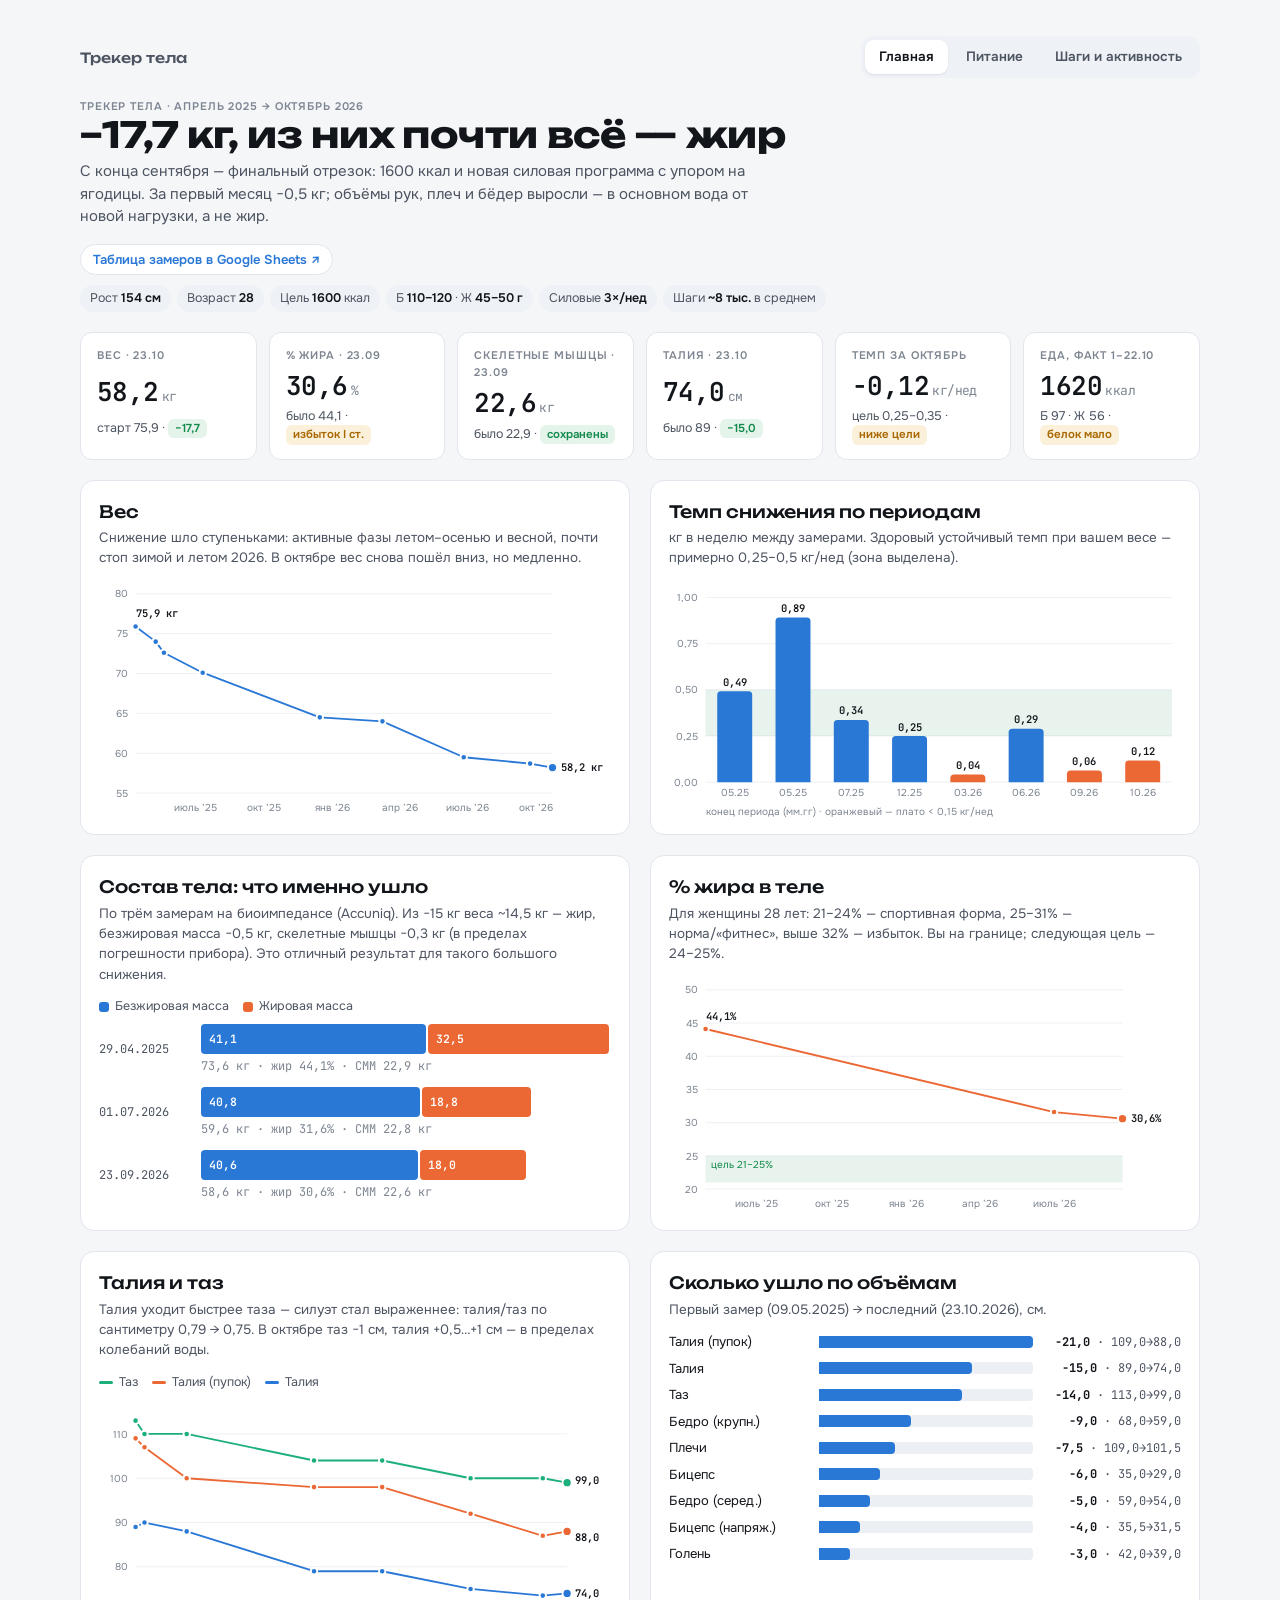
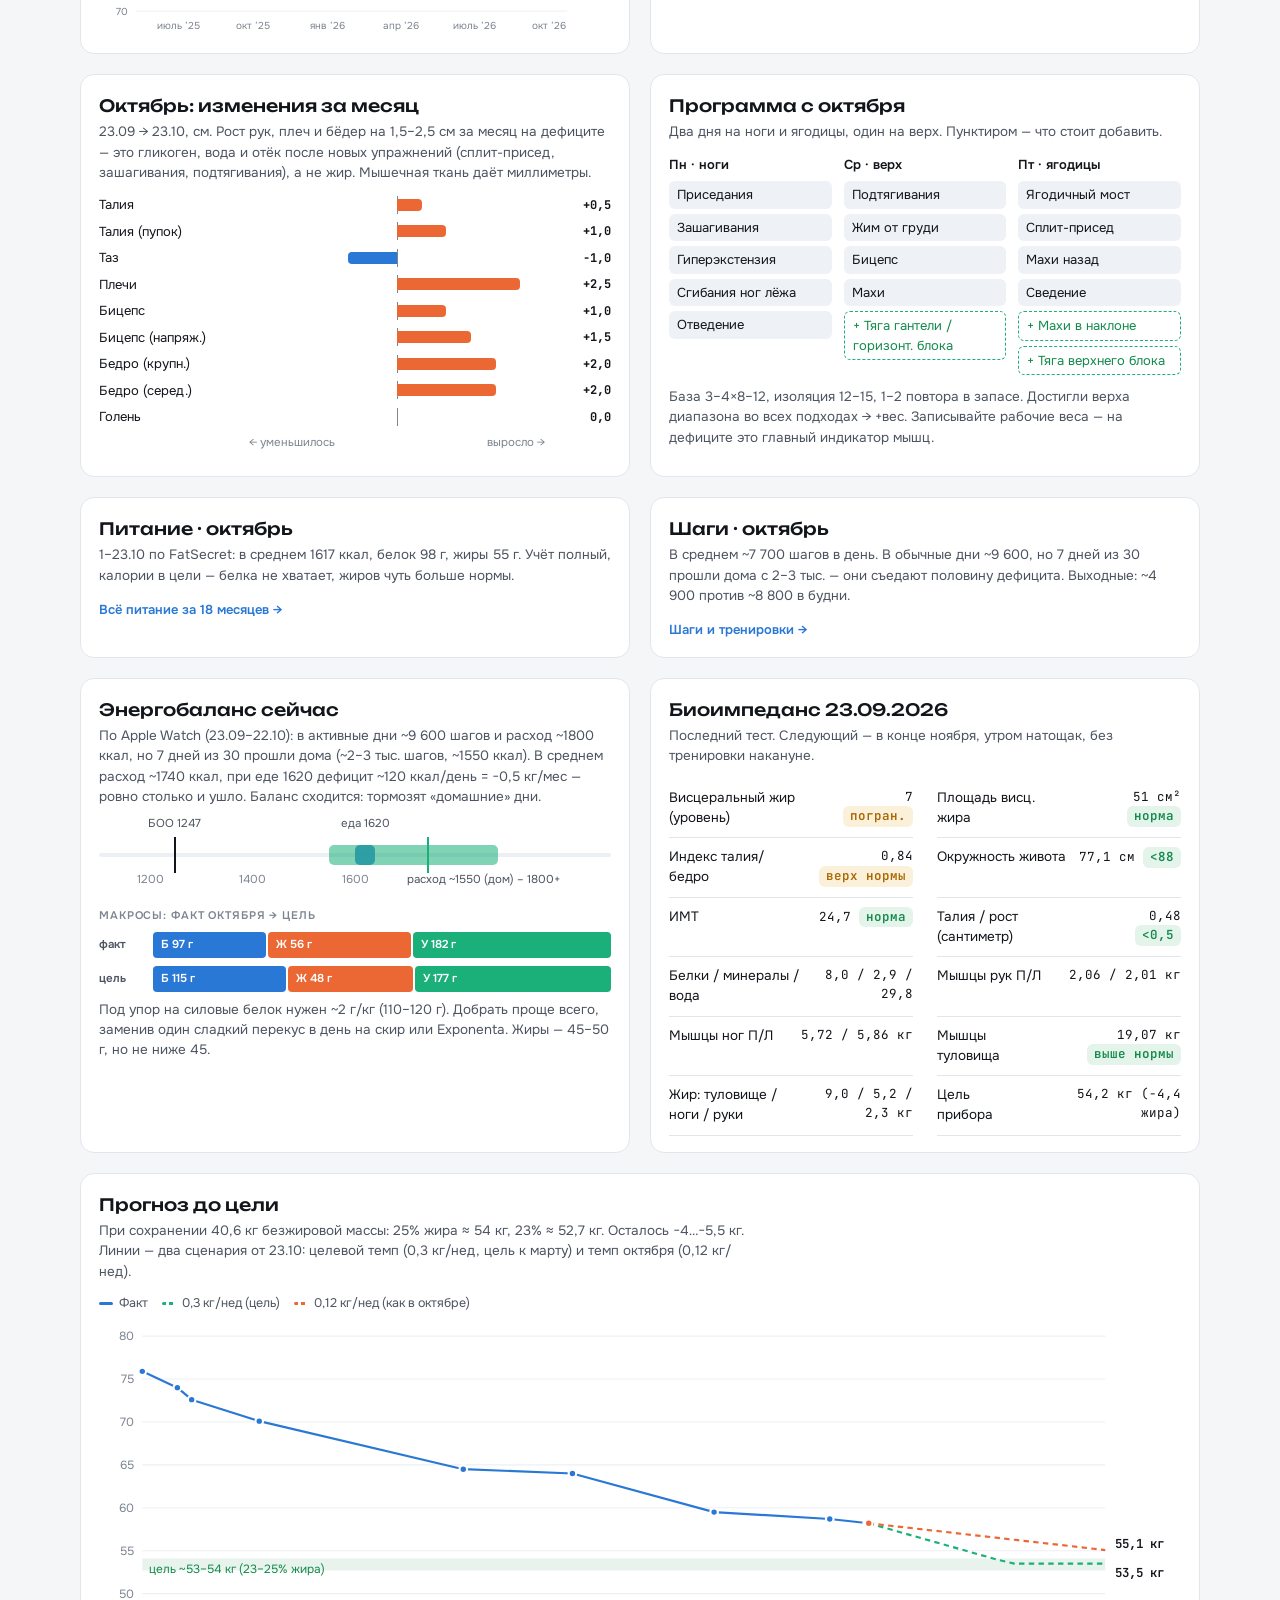
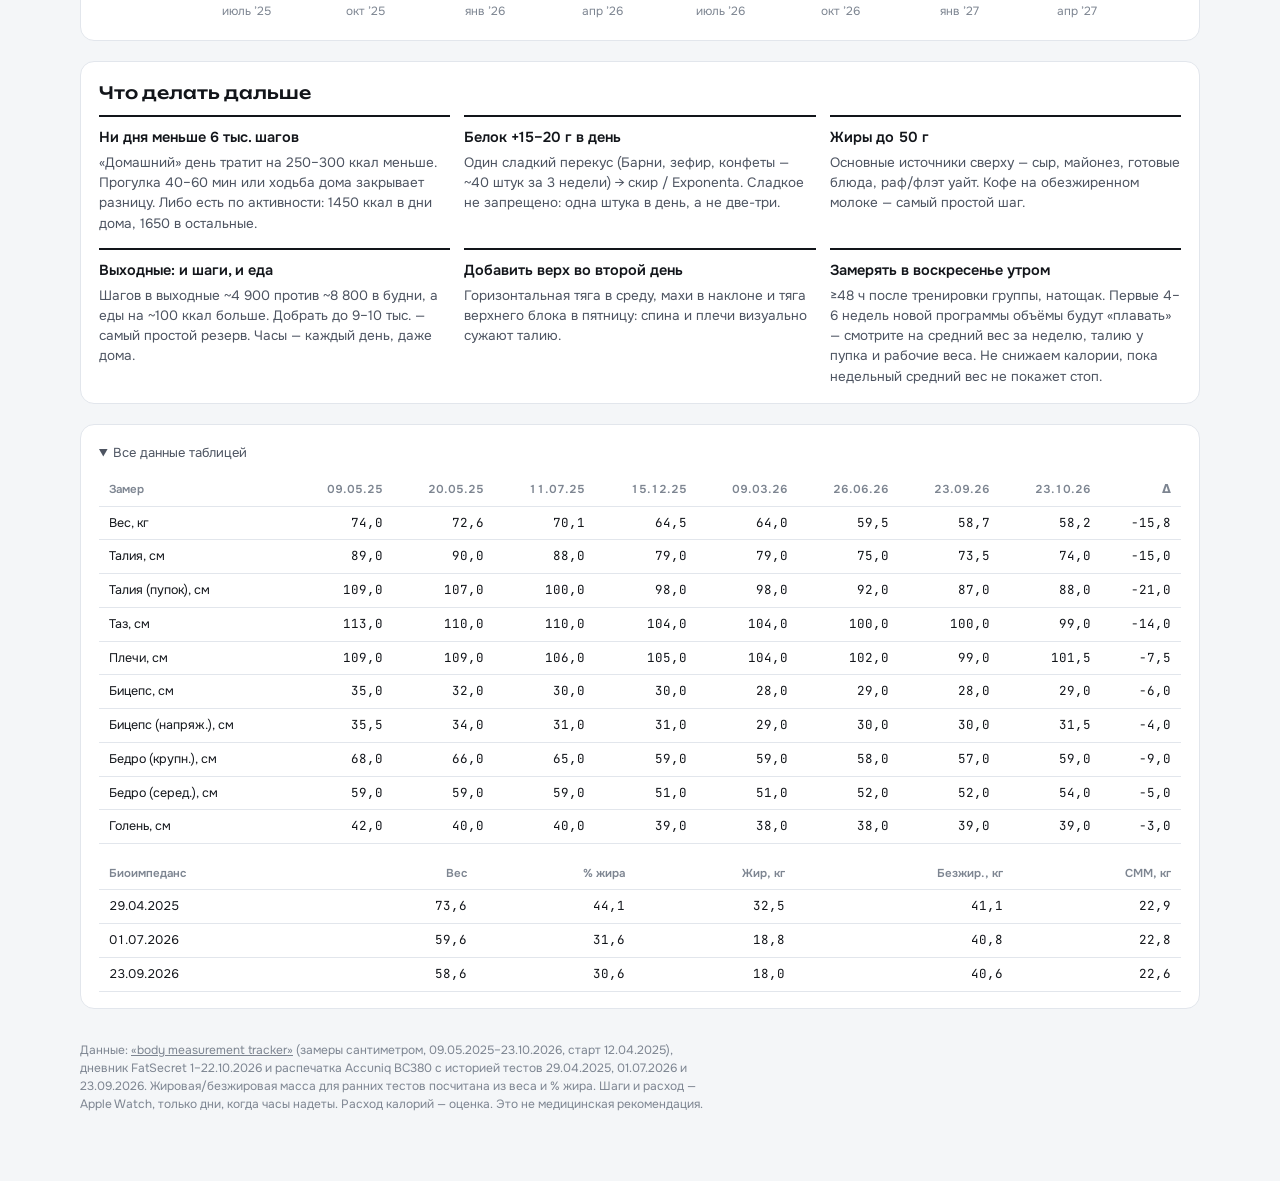
==== commit a16bfd56: "Split site into tabs: main dashboard, nutrition, steps & activity - food.html: 18 months of FatSecre" ====
--- a/index.html
+++ b/index.html
@@ -6,110 +6,13 @@
 <title>Трекер тела Кати</title>
 <link rel="preconnect" href="https://fonts.googleapis.com">
 <link rel="stylesheet" href="https://fonts.googleapis.com/css2?family=Unbounded:wght@500;700&family=Onest:wght@400;500;600&family=JetBrains+Mono:wght@400;600&display=swap">
-<style>
-:root{
-  --bg:#f4f6f8; --panel:#ffffff; --ink:#12151a; --ink2:#4d5461; --ink3:#7d8591;
-  --line:#e2e6ec; --grid:#eceff3;
-  --s1:#2a78d6; --s2:#eb6834; --s3:#1baf7a;
-  --lean:#2a78d6; --fat:#eb6834;
-  --good:#138a4b; --goodbg:#e4f4ea; --warn:#a86700; --warnbg:#fbf0d9; --bad:#c23b3a; --badbg:#fbe6e5;
-  --chip:#eef1f5;
-  --display:"Unbounded",system-ui,sans-serif; --body:"Onest",system-ui,-apple-system,sans-serif; --mono:"JetBrains Mono",ui-monospace,monospace;
-}
-@media (prefers-color-scheme:dark){:root:not([data-theme="light"]){
-  color-scheme:dark;--bg:#121418;--panel:#1b1e24;--ink:#f2f4f7;--ink2:#b9c0cb;--ink3:#8a929e;--line:#2c313a;--grid:#262a32;
-  --s1:#3987e5;--s2:#d95926;--s3:#199e70;--lean:#3987e5;--fat:#d95926;
-  --good:#4cc47f;--goodbg:#173323;--warn:#e0a53a;--warnbg:#382a10;--bad:#ef7473;--badbg:#3a1a1a;--chip:#252a31;}}
-:root[data-theme="dark"]{
-  color-scheme:dark;--bg:#121418;--panel:#1b1e24;--ink:#f2f4f7;--ink2:#b9c0cb;--ink3:#8a929e;--line:#2c313a;--grid:#262a32;
-  --s1:#3987e5;--s2:#d95926;--s3:#199e70;--lean:#3987e5;--fat:#d95926;
-  --good:#4cc47f;--goodbg:#173323;--warn:#e0a53a;--warnbg:#382a10;--bad:#ef7473;--badbg:#3a1a1a;--chip:#252a31;}
-*{box-sizing:border-box}
-body{background:var(--bg);color:var(--ink);font-family:var(--body);font-size:15px;line-height:1.5;padding:28px 16px 48px}
-.wrap{max-width:1120px;margin:0 auto;display:grid;gap:20px}
-h1{font-family:var(--display);font-weight:700;font-size:clamp(24px,4vw,36px);line-height:1.1;margin:0;text-wrap:balance;letter-spacing:-.01em}
-h2{font-family:var(--display);font-weight:500;font-size:17px;margin:0 0 4px;text-wrap:balance}
-.sub{color:var(--ink2);margin:6px 0 0;max-width:70ch}
-.eyebrow{font-size:11px;letter-spacing:.08em;text-transform:uppercase;color:var(--ink3);font-weight:600}
-.head{display:flex;flex-wrap:wrap;justify-content:space-between;align-items:flex-end;gap:16px}
-.chips{display:flex;flex-wrap:wrap;gap:6px}
-.chip{background:var(--chip);border-radius:999px;padding:4px 10px;font-size:12.5px;color:var(--ink2)}
-.chip b{color:var(--ink);font-weight:600}
-.kpis{display:grid;grid-template-columns:repeat(auto-fit,minmax(160px,1fr));gap:12px}
-.kpi{background:var(--panel);border:1px solid var(--line);border-radius:12px;padding:14px 16px;display:grid;gap:2px}
-.kpi .v{font-family:var(--mono);font-size:26px;font-weight:600;font-variant-numeric:tabular-nums;letter-spacing:-.02em}
-.kpi .v small{font-size:13px;color:var(--ink3);font-weight:400;margin-left:3px}
-.kpi .d{font-size:12.5px;color:var(--ink2)}
-.pill{display:inline-block;font-size:11.5px;font-weight:600;border-radius:6px;padding:1px 7px}
-.pill.good{color:var(--good);background:var(--goodbg)} .pill.warn{color:var(--warn);background:var(--warnbg)} .pill.bad{color:var(--bad);background:var(--badbg)}
-.panel{background:var(--panel);border:1px solid var(--line);border-radius:14px;padding:18px 18px 16px;min-width:0}
-.panel .note{color:var(--ink2);font-size:13.5px;margin:2px 0 12px;max-width:72ch}
-.grid2{display:grid;grid-template-columns:repeat(auto-fit,minmax(min(100%,460px),1fr));gap:20px}
-.chart{position:relative;width:100%}
-.chart svg{display:block;width:100%;height:auto;overflow:visible}
-.chart text{font-family:var(--body);font-size:11px;fill:var(--ink3)}
-.chart .lbl{fill:var(--ink);font-family:var(--mono);font-size:11.5px;font-weight:600}
-.tip{position:absolute;pointer-events:none;background:var(--ink);color:var(--bg);font-size:12px;padding:6px 9px;border-radius:7px;white-space:nowrap;transform:translate(-50%,-110%);opacity:0;transition:opacity .12s;z-index:3;font-variant-numeric:tabular-nums}
-.tip.on{opacity:1}
-.legend{display:flex;flex-wrap:wrap;gap:14px;font-size:12.5px;color:var(--ink2);margin-bottom:8px}
-.legend i{display:inline-block;width:14px;height:3px;border-radius:2px;vertical-align:middle;margin-right:6px}
-.legend i.sq{width:10px;height:10px;border-radius:3px}
-/* composition bars */
-.comp{display:grid;gap:12px}
-.comp-row{display:grid;grid-template-columns:92px 1fr;gap:10px;align-items:center}
-.comp-row .dt{font-family:var(--mono);font-size:12px;color:var(--ink2)}
-.stack{display:flex;gap:2px;height:30px}
-.stack div{border-radius:4px;display:flex;align-items:center;padding:0 8px;font-family:var(--mono);font-size:11.5px;color:#fff;font-weight:600;white-space:nowrap;overflow:hidden}
-.stack .l{background:var(--lean)} .stack .f{background:var(--fat)}
-/* delta list */
-.deltas{display:grid;gap:7px}
-.drow{display:grid;grid-template-columns:minmax(96px,140px) 1fr 138px;gap:10px;align-items:center;font-size:13px}
-.drow .track{height:12px;background:var(--grid);border-radius:4px;position:relative}
-.drow .bar{position:absolute;left:0;top:0;bottom:0;background:var(--s1);border-radius:0 4px 4px 0}
-.drow .num{font-family:var(--mono);font-size:12px;text-align:right;color:var(--ink2);font-variant-numeric:tabular-nums}
-.drow .num b{color:var(--ink)}
-/* facts */
-.facts{display:grid;grid-template-columns:repeat(auto-fit,minmax(200px,1fr));gap:0 24px}
-.fact{display:flex;justify-content:space-between;gap:10px;padding:9px 0;border-bottom:1px solid var(--line);font-size:13.5px}
-.fact span:last-child{font-family:var(--mono);font-size:12.5px;text-align:right}
-/* energy */
-.ebar{position:relative;height:44px;margin:26px 0 30px}
-.ebar .axis{position:absolute;left:0;right:0;top:20px;height:4px;background:var(--grid);border-radius:2px}
-.ebar .rng{position:absolute;top:12px;height:20px;border-radius:5px}
-.ebar .mk{position:absolute;top:4px;bottom:4px;width:2px;background:var(--ink)}
-.ebar .t{position:absolute;font-size:11.5px;color:var(--ink2);white-space:nowrap;transform:translateX(-50%)}
-.macro{display:flex;gap:2px;height:26px;margin:8px 0 6px}
-.macro div{border-radius:4px;color:#fff;font-size:11.5px;font-weight:600;display:flex;align-items:center;padding:0 8px;white-space:nowrap;overflow:hidden}
-.recs{display:grid;grid-template-columns:repeat(auto-fit,minmax(min(100%,300px),1fr));gap:14px}
-.rec{border-top:2px solid var(--ink);padding-top:10px}
-.rec h3{font-size:14.5px;margin:0 0 4px;font-weight:600}
-.rec p{margin:0;color:var(--ink2);font-size:13.5px}
-.tbl{overflow-x:auto}
-table{border-collapse:collapse;width:100%;font-size:12.5px;font-variant-numeric:tabular-nums}
-th,td{padding:7px 10px;border-bottom:1px solid var(--line);text-align:right;white-space:nowrap}
-th:first-child,td:first-child{text-align:left}
-th{color:var(--ink3);font-weight:600;font-size:11.5px}
-td{font-family:var(--mono)} td:first-child{font-family:var(--body)}
-details summary{cursor:pointer;color:var(--ink2);font-size:13px}
-details summary:focus-visible{outline:2px solid var(--s1);outline-offset:2px}
-.prog{display:grid;grid-template-columns:repeat(auto-fit,minmax(150px,1fr));gap:12px}
-.day{display:grid;gap:5px;align-content:start}
-.day b{font-size:13px;font-weight:600;margin-bottom:2px}
-.day span{font-size:13px;background:var(--chip);border-radius:6px;padding:4px 8px}
-.day span.add{background:transparent;border:1px dashed var(--s3);color:var(--good)}
-.mrow{display:grid;grid-template-columns:minmax(96px,140px) 1fr 56px;gap:10px;align-items:center;font-size:13px}
-.mtrack{position:relative;height:12px}
-.mtrack::before{content:"";position:absolute;left:50%;top:-3px;bottom:-3px;width:1px;background:var(--ink3)}
-.mtrack div{position:absolute;top:0;bottom:0}
-.srclink{display:inline-flex;align-items:center;gap:6px;font-size:13px;font-weight:600;color:var(--s1);text-decoration:none;border:1px solid var(--line);background:var(--panel);border-radius:999px;padding:5px 12px}
-.srclink:hover{border-color:var(--s1)}
-.srclink:focus-visible{outline:2px solid var(--s1);outline-offset:2px}
-.headside{display:grid;gap:10px;justify-items:start}
-.foot a{color:inherit}
-.foot{color:var(--ink3);font-size:12px;max-width:80ch}
-</style>
+<link rel="stylesheet" href="assets/style.css">
 </head><body>
 <div class="wrap">
+  <div class="topbar">
+    <a class="brand" href="./">Трекер тела</a>
+    <nav class="tabs" aria-label="Разделы"><a href="./" aria-current="page">Главная</a><a href="food.html">Питание</a><a href="steps.html">Шаги и активность</a></nav>
+  </div>
   <header class="head">
     <div>
       <div class="eyebrow">Трекер тела · апрель 2025 → октябрь 2026</div>
@@ -121,7 +24,7 @@
     <div class="chips">
       <span class="chip">Рост <b>154 см</b></span><span class="chip">Возраст <b>28</b></span>
       <span class="chip">Цель <b>1600</b> ккал</span><span class="chip">Б <b>110–120</b> · Ж <b>45–50 г</b></span>
-      <span class="chip">Силовые <b>3×/нед</b></span><span class="chip"><b>8–10 тыс.</b> шагов</span>
+      <span class="chip">Силовые <b>3×/нед</b></span><span class="chip">Шаги <b>~8 тыс.</b> в среднем</span>
     </div>
     </div>
   </header>
@@ -193,21 +96,23 @@
     </section>
   </div>
 
-  <section class="panel">
-    <h2>Питание в октябре · FatSecret</h2>
-    <p class="note">Среднее за 1–22.10 — 1620 ккал: всё записано, вы в цели. Темп ниже расчётного, скорее всего, из-за трёх вещей: вода от новой программы, погрешность готовой еды и ресторанов (±10–20%) и реальный расход ниже оценки — после 17 месяцев дефицита он мог стать ~1750, а не 1900.</p>
-    <div class="legend"><span><i class="sq" style="background:var(--s1)"></i>Калории за день</span><span><i style="background:var(--ink)"></i>Цель 1600</span></div>
-    <div class="chart" id="cFood"></div>
-    <div class="grid2" style="margin-top:14px;gap:14px">
-      <div><div class="eyebrow">Белок по дням, г · цель 110</div><div class="chart" id="cProt"></div></div>
-      <div><div class="eyebrow">Жиры по дням, г · цель ≤50</div><div class="chart" id="cFatg"></div></div>
-    </div>
-  </section>
+  <div class="grid2">
+    <section class="panel">
+      <h2>Питание · октябрь</h2>
+      <p class="note">1–23.10 по FatSecret: в среднем 1617 ккал, белок 98 г, жиры 55 г. Учёт полный, калории в цели — белка не хватает, жиров чуть больше нормы.</p>
+      <a class="morelink" href="food.html">Всё питание за 18 месяцев →</a>
+    </section>
+    <section class="panel">
+      <h2>Шаги · октябрь</h2>
+      <p class="note">В среднем ~7 700 шагов в день. В обычные дни ~9 600, но 7 дней из 30 прошли дома с 2–3 тыс. — они съедают половину дефицита. Выходные: ~4 900 против ~8 800 в будни.</p>
+      <a class="morelink" href="steps.html">Шаги и тренировки →</a>
+    </section>
+  </div>
 
   <div class="grid2">
     <section class="panel">
       <h2>Энергобаланс сейчас</h2>
-      <p class="note">Базальный обмен по прибору — 1247 ккал, расход с силовыми и шагами ~1850–1950. При честных 1600 дефицит ~300 ккал = −0,3 кг/нед. В октябре вышло −0,12 кг/нед ≈ дефицит ~120 ккал/день: либо расход ближе к ~1750, либо снижение маскирует вода.</p>
+      <p class="note">По Apple Watch (23.09–22.10): в активные дни ~9 600 шагов и расход ~1800 ккал, но 7 дней из 30 прошли дома (~2–3 тыс. шагов, ~1550 ккал). В среднем расход ~1740 ккал, при еде 1620 дефицит ~120 ккал/день = −0,5 кг/мес — ровно столько и ушло. Баланс сходится: тормозят «домашние» дни.</p>
       <div class="ebar" id="ebar"></div>
       <div class="eyebrow" style="margin-top:6px">Макросы: факт октября → цель</div>
       <div class="macro" id="macroFact"></div>
@@ -243,10 +148,10 @@
   <section class="panel">
     <h2>Что делать дальше</h2>
     <div class="recs" style="margin-top:10px">
-      <div class="rec"><h3>Дать 1600 ещё 2–3 недели</h3><p>Учёт полный — менять калории рано. Взвешивайтесь каждое утро и смотрите средний за неделю. Если тренд медленнее 0,2 кг/нед — 1500 ккал или +2 тыс. шагов.</p></div>
+      <div class="rec"><h3>Ни дня меньше 6 тыс. шагов</h3><p>«Домашний» день тратит на 250–300 ккал меньше. Прогулка 40–60 мин или ходьба дома закрывает разницу. Либо есть по активности: 1450 ккал в дни дома, 1650 в остальные.</p></div>
       <div class="rec"><h3>Белок +15–20 г в день</h3><p>Один сладкий перекус (Барни, зефир, конфеты — ~40 штук за 3 недели) → скир / Exponenta. Сладкое не запрещено: одна штука в день, а не две-три.</p></div>
       <div class="rec"><h3>Жиры до 50 г</h3><p>Основные источники сверху — сыр, майонез, готовые блюда, раф/флэт уайт. Кофе на обезжиренном молоке — самый простой шаг.</p></div>
-      <div class="rec"><h3>Выходные в том же коридоре</h3><p>В среднем выходные +100 ккал к будням, 11.10 — 2059 ккал. Один такой день съедает треть недельного дефицита.</p></div>
+      <div class="rec"><h3>Выходные: и шаги, и еда</h3><p>Шагов в выходные ~4 900 против ~8 800 в будни, а еды на ~100 ккал больше. Добрать до 9–10 тыс. — самый простой резерв. Часы — каждый день, даже дома.</p></div>
       <div class="rec"><h3>Добавить верх во второй день</h3><p>Горизонтальная тяга в среду, махи в наклоне и тяга верхнего блока в пятницу: спина и плечи визуально сужают талию.</p></div>
       <div class="rec"><h3>Замерять в воскресенье утром</h3><p>≥48 ч после тренировки группы, натощак. Первые 4–6 недель новой программы объёмы будут «плавать» — смотрите на средний вес за неделю, талию у пупка и рабочие веса. Не снижаем калории, пока недельный средний вес не покажет стоп.</p></div>
     </div>
@@ -259,17 +164,12 @@
     </details>
   </section>
 
-  <p class="foot">Данные: <a href="https://docs.google.com/spreadsheets/d/1mLTbE53vwJ1VL-9ManBTwdSsbVKpNzFgciY4COAL1OY/edit" target="_blank" rel="noopener">«body measurement tracker»</a> (замеры сантиметром, 09.05.2025–23.10.2026, старт 12.04.2025), дневник FatSecret 1–22.10.2026 и распечатка Accuniq BC380 с историей тестов 29.04.2025, 01.07.2026 и 23.09.2026. Жировая/безжировая масса для ранних тестов посчитана из веса и % жира. Расход калорий — оценка. Это не медицинская рекомендация.</p>
+  <p class="foot">Данные: <a href="https://docs.google.com/spreadsheets/d/1mLTbE53vwJ1VL-9ManBTwdSsbVKpNzFgciY4COAL1OY/edit" target="_blank" rel="noopener">«body measurement tracker»</a> (замеры сантиметром, 09.05.2025–23.10.2026, старт 12.04.2025), дневник FatSecret 1–22.10.2026 и распечатка Accuniq BC380 с историей тестов 29.04.2025, 01.07.2026 и 23.09.2026. Жировая/безжировая масса для ранних тестов посчитана из веса и % жира. Шаги и расход — Apple Watch, только дни, когда часы надеты. Расход калорий — оценка. Это не медицинская рекомендация.</p>
 </div>
 
+<script src="assets/charts.js"></script>
 <script>
 (function(){
-const css=n=>getComputedStyle(document.documentElement).getPropertyValue(n).trim();
-const D=s=>{const[d,m,y]=s.split('.').map(Number);return new Date(y,m-1,d)};
-const fmt=d=>d.toLocaleDateString('ru-RU',{day:'2-digit',month:'2-digit',year:'2-digit'});
-const num=(v,p=1)=>v.toLocaleString('ru-RU',{minimumFractionDigits:p,maximumFractionDigits:p});
-const NS='http://www.w3.org/2000/svg';
-const el=(t,a,p)=>{const e=document.createElementNS(NS,t);for(const k in a)e.setAttribute(k,a[k]);if(p)p.appendChild(e);return e};
 
 const dates=['12.04.2025','09.05.2025','20.05.2025','11.07.2025','15.12.2025','09.03.2026','26.06.2026','23.09.2026','23.10.2026'];
 const weight=[75.9,74.0,72.6,70.1,64.5,64.0,59.5,58.7,58.2];
@@ -277,42 +177,8 @@
  'Талия':[89,90,88,79,79,75,73.5,74],'Талия (пупок)':[109,107,100,98,98,92,87,88],'Таз':[113,110,110,104,104,100,100,99],
  'Плечи':[109,109,106,105,104,102,99,101.5],'Бицепс':[35,32,30,30,28,29,28,29],'Бицепс (напряж.)':[35.5,34,31,31,29,30,30,31.5],
  'Бедро (крупн.)':[68,66,65,59,59,58,57,59],'Бедро (серед.)':[59,59,59,51,51,52,52,54],'Голень':[42,40,40,39,38,38,39,39]};
-const food=[[1953,79.7,83.9],[1678,97.8,54],[1781,106.1,69.3],[1580,116.9,46.9],[1616,108.7,55.8],[1593,102.6,50.6],[1575,79.9,57.3],[1437,92.9,51.7],[1715,81.2,66.1],[1709,93.5,56.3],[2059,85,75],[1420,76.5,55.8],[1210,79.2,33.4],[1628,101,54.4],[1428,100.2,55.1],[1674,87.2,68.6],[1495,116.8,51.4],[1542,80.3,45.1],[1740,113.2,45.1],[1542,116.9,49.7],[1619,105.9,50.7],[1640,111.1,56.8]];
 const mdates=dates.slice(1);
 const inb=[{d:'29.04.2025',w:73.6,pbf:44.1,smm:22.9},{d:'01.07.2026',w:59.6,pbf:31.6,smm:22.8},{d:'23.09.2026',w:58.6,pbf:30.6,smm:22.6,fat:18.0,ffm:40.6}];
-
-function tipFor(box){const t=document.createElement('div');t.className='tip';box.appendChild(t);return t}
-
-function lineChart(id,series,o){
-  const box=document.getElementById(id);box.innerHTML='';
-  if(series.length>1){const lg=document.createElement('div');lg.className='legend';lg.innerHTML=series.map(s=>`<span><i style="background:var(${s.c})${s.dash?';background:repeating-linear-gradient(90deg,var('+s.c+') 0 4px,transparent 4px 7px)':''}"></i>${s.name}</span>`).join('');box.appendChild(lg)}
-  const W=o.w||560,H=o.h||260,m={t:14,r:o.r||64,b:28,l:40};
-  const svg=el('svg',{viewBox:`0 0 ${W} ${H}`,role:'img','aria-label':o.aria},box);
-  const all=series.flatMap(s=>s.pts);
-  const x0=o.x0||Math.min(...all.map(p=>+p.d)),x1=o.x1||Math.max(...all.map(p=>+p.d));
-  const y0=o.y0,y1=o.y1;
-  const X=v=>m.l+(v-x0)/(x1-x0)*(W-m.l-m.r),Y=v=>H-m.b-(v-y0)/(y1-y0)*(H-m.t-m.b);
-  for(let v=y0;v<=y1+1e-9;v+=o.step){el('line',{x1:m.l,x2:W-m.r,y1:Y(v),y2:Y(v),stroke:css('--grid'),'stroke-width':1},svg);el('text',{x:m.l-8,y:Y(v)+4,'text-anchor':'end'},svg).textContent=num(v,0)}
-  // x ticks: quarters
-  const s0=new Date(x0);for(let d=new Date(s0.getFullYear(),Math.ceil((s0.getMonth()+1)/3)*3,1);+d<=x1;d.setMonth(d.getMonth()+3)){const tx=X(+d);el('text',{x:tx,y:H-8,'text-anchor':'middle'},svg).textContent=d.toLocaleDateString('ru-RU',{month:'short'}).replace('.','')+' ’'+String(d.getFullYear()).slice(2)}
-  if(o.band){const[b0,b1,lab]=o.band;el('rect',{x:m.l,width:W-m.l-m.r,y:Y(b1),height:Y(b0)-Y(b1),fill:css('--good'),opacity:.1},svg);el('text',{x:m.l+6,y:Y(b1)+13,style:'fill:var(--good)'},svg).textContent=lab}
-  series.forEach(s=>{
-    const c=css(s.c);const d=s.pts.map((p,i)=>(i?'L':'M')+X(+p.d)+','+Y(p.v)).join('');
-    el('path',{d,fill:'none',stroke:c,'stroke-width':2,'stroke-linejoin':'round','stroke-dasharray':s.dash||''},svg);
-    s.pts.forEach((p,i)=>{if(s.noDots&&i)return;el('circle',{cx:X(+p.d),cy:Y(p.v),r:i===s.pts.length-1?5:3.5,fill:c,stroke:css('--panel'),'stroke-width':2},svg)});
-    const L=s.pts[s.pts.length-1];if(!s.noEnd)el('text',{x:X(+L.d)+9,y:Y(L.v)+4+(s.dy||0),class:'lbl'},svg).textContent=num(L.v,s.p??1)+(s.unit||'');
-    if(s.first){const F=s.pts[0];el('text',{x:X(+F.d),y:Y(F.v)-10,class:'lbl','text-anchor':'start'},svg).textContent=num(F.v,s.p??1)+(s.unit||'')}
-  });
-  // hover
-  const tip=tipFor(box);const vl=el('line',{y1:m.t,y2:H-m.b,stroke:css('--ink3'),'stroke-width':1,opacity:0},svg);
-  const xs=[...new Set(all.map(p=>+p.d))].sort((a,b)=>a-b);
-  const hit=el('rect',{x:m.l,y:m.t,width:W-m.l-m.r,height:H-m.t-m.b,fill:'transparent'},svg);
-  const move=e=>{const r=svg.getBoundingClientRect();const sx=(e.clientX-r.left)/r.width*W;let best=xs[0];xs.forEach(v=>{if(Math.abs(X(v)-sx)<Math.abs(X(best)-sx))best=v});
-    vl.setAttribute('x1',X(best));vl.setAttribute('x2',X(best));vl.setAttribute('opacity',.5);
-    const rows=series.map(s=>{const p=s.pts.find(p=>+p.d===best);return p?`${series.length>1?s.name+': ':''}<b>${num(p.v,s.p??1)}${s.unit||''}</b>`:null}).filter(Boolean);
-    tip.innerHTML=`${fmt(new Date(best))}<br>`+rows.join('<br>');tip.style.left=(X(best)/W*100)+'%';tip.style.top=(m.t/H*100+10)+'%';tip.classList.add('on')};
-  hit.addEventListener('pointermove',move);hit.addEventListener('pointerleave',()=>{tip.classList.remove('on');vl.setAttribute('opacity',0)});
-}
 
 // weight
 lineChart('cWeight',[{name:'Вес',c:'--s1',pts:dates.map((d,i)=>({d:D(d),v:weight[i]})),unit:' кг',first:true}],{y0:55,y1:80,step:5,aria:'Вес с 75,9 до 58,2 кг'});
@@ -372,40 +238,16 @@
     `<div class="mrow" style="color:var(--ink3);font-size:11.5px"><span></span><div style="display:flex;justify-content:space-between"><span>← уменьшилось</span><span>выросло →</span></div><span></span></div>`;
 })();
 
-// food bars
-function dayBars(id,vals,o){
-  const box=document.getElementById(id);const W=o.w||1000,H=o.h||220,m={t:16,r:10,b:24,l:40};
-  const svg=el('svg',{viewBox:`0 0 ${W} ${H}`,role:'img','aria-label':o.aria},box);
-  const Y=v=>H-m.b-(v-o.y0)/(o.y1-o.y0)*(H-m.t-m.b);
-  for(let v=o.y0;v<=o.y1;v+=o.step){el('line',{x1:m.l,x2:W-m.r,y1:Y(v),y2:Y(v),stroke:css('--grid')},svg);el('text',{x:m.l-8,y:Y(v)+4,'text-anchor':'end'},svg).textContent=v}
-  const defs=el('defs',{},svg);const pat=el('pattern',{id:id+'h',width:6,height:6,patternUnits:'userSpaceOnUse',patternTransform:'rotate(45)'},defs);
-  el('rect',{width:6,height:6,fill:css('--panel')},pat);el('rect',{width:3,height:6,fill:css('--s2')},pat);
-  const bw=(W-m.l-m.r)/vals.length;const tip=tipFor(box);
-  vals.forEach((v,i)=>{const x=m.l+i*bw+bw*.15,w=bw*.7,y=Y(Math.min(v.v,o.y1));const r=Math.min(3,w/2);
-    const fill=v.inc?`url(#${id}h)`:(o.bad&&o.bad(v.v)?css('--s2'):css('--s1'));
-    el('path',{d:`M${x},${Y(o.y0)}V${y+r}a${r},${r} 0 0 1 ${r},-${r}h${w-2*r}a${r},${r} 0 0 1 ${r},${r}V${Y(o.y0)}Z`,fill,stroke:v.inc?css('--s2'):'none','stroke-width':v.inc?1:0},svg);
-    if(o.labels||i%2===0)el('text',{x:x+w/2,y:H-8,'text-anchor':'middle'},svg).textContent=i+1;
-    const hit=el('rect',{x:m.l+i*bw,y:m.t,width:bw,height:H-m.t-m.b,fill:'transparent'},svg);
-    hit.addEventListener('pointerenter',()=>{tip.innerHTML=`${i+1}.10 · <b>${num(v.v,0)} ${o.unit}</b>${v.inc?'<br>пропущен приём пищи':''}`;tip.style.left=((x+w/2)/W*100)+'%';tip.style.top=(y/H*100)+'%';tip.classList.add('on')});
-    hit.addEventListener('pointerleave',()=>tip.classList.remove('on'));
-  });
-  el('line',{x1:m.l,x2:W-m.r,y1:Y(o.goal),y2:Y(o.goal),stroke:css('--ink'),'stroke-width':1.5,'stroke-dasharray':'5 3'},svg);
-  el('text',{x:W-m.r,y:Y(o.goal)-6,'text-anchor':'end',class:'lbl'},svg).textContent=o.goalLbl;
-}
-dayBars('cFood',food.map(f=>({v:f[0],inc:!!f[3]})),{y0:0,y1:2200,step:500,goal:1600,goalLbl:'цель 1600 · среднее 1620',unit:'ккал',labels:true,aria:'Калории по дням октября'});
-dayBars('cProt',food.map(f=>({v:f[1]})),{w:520,h:180,y0:0,y1:125,step:25,goal:110,goalLbl:'110',unit:'г белка',bad:v=>v<100,aria:'Белок по дням'});
-dayBars('cFatg',food.map(f=>({v:f[2]})),{w:520,h:180,y0:0,y1:90,step:20,goal:50,goalLbl:'50',unit:'г жира',bad:v=>v>55,aria:'Жиры по дням'});
-
 // energy bar
 (function(){
   const box=document.getElementById('ebar');const lo=1100,hi=2100,P=v=>(v-lo)/(hi-lo)*100;
   box.innerHTML=`<div class="axis"></div>
   <div class="rng" style="left:${P(1600)}%;width:${P(1640)-P(1600)}%;background:var(--s1);opacity:.85"></div>
-  <div class="rng" style="left:${P(1750)}%;width:${P(1950)-P(1750)}%;background:var(--s3);opacity:.85"></div>
+  <div class="rng" style="left:${P(1550)}%;width:${P(1880)-P(1550)}%;background:var(--s3);opacity:.55"></div><div class="mk" style="left:${P(1740)}%;background:var(--s3)"></div>
   <div class="mk" style="left:${P(1247)}%"></div>
   <span class="t" style="left:${P(1247)}%;top:-18px">БОО 1247</span>
   <span class="t" style="left:${P(1620)}%;top:-18px">еда 1620</span>
-  <span class="t" style="left:${P(1850)}%;top:38px">расход ~1750–1950</span>
+  <span class="t" style="left:${P(1850)}%;top:38px">расход ~1550 (дом) – 1800+</span>
   ${[1200,1400,1600,1800,2000].map(v=>`<span class="t" style="left:${P(v)}%;top:38px;color:var(--ink3);${v===1800||v===2000?'display:none':''}">${v}</span>`).join('')}`;
   const mac=(lab,pg,fg,cg)=>{const p=pg*4,f=fg*9,c=cg*4,k=p+f+c;return `<div style="flex:0 0 52px;background:transparent;color:var(--ink2);padding:0">${lab}</div><div style="flex:${p};background:var(--s1)">Б ${pg} г</div><div style="flex:${f};background:var(--s2)">Ж ${fg} г</div><div style="flex:${c};background:var(--s3)">У ${cg} г</div>`};
   document.getElementById('macroFact').innerHTML=mac('факт',97,56,182);document.getElementById('macroGoal').innerHTML=mac('цель',115,48,177);
--- a/assets/style.css
+++ b/assets/style.css
@@ -0,0 +1,122 @@
+/* Общие стили трекера */
+:root{
+  --bg:#f4f6f8; --panel:#ffffff; --ink:#12151a; --ink2:#4d5461; --ink3:#7d8591;
+  --line:#e2e6ec; --grid:#eceff3;
+  --s1:#2a78d6; --s2:#eb6834; --s3:#1baf7a;
+  --lean:#2a78d6; --fat:#eb6834;
+  --good:#138a4b; --goodbg:#e4f4ea; --warn:#a86700; --warnbg:#fbf0d9; --bad:#c23b3a; --badbg:#fbe6e5;
+  --chip:#eef1f5;
+  --display:"Unbounded",system-ui,sans-serif; --body:"Onest",system-ui,-apple-system,sans-serif; --mono:"JetBrains Mono",ui-monospace,monospace;
+}
+@media (prefers-color-scheme:dark){:root:not([data-theme="light"]){
+  color-scheme:dark;--bg:#121418;--panel:#1b1e24;--ink:#f2f4f7;--ink2:#b9c0cb;--ink3:#8a929e;--line:#2c313a;--grid:#262a32;
+  --s1:#3987e5;--s2:#d95926;--s3:#199e70;--lean:#3987e5;--fat:#d95926;
+  --good:#4cc47f;--goodbg:#173323;--warn:#e0a53a;--warnbg:#382a10;--bad:#ef7473;--badbg:#3a1a1a;--chip:#252a31;}}
+:root[data-theme="dark"]{
+  color-scheme:dark;--bg:#121418;--panel:#1b1e24;--ink:#f2f4f7;--ink2:#b9c0cb;--ink3:#8a929e;--line:#2c313a;--grid:#262a32;
+  --s1:#3987e5;--s2:#d95926;--s3:#199e70;--lean:#3987e5;--fat:#d95926;
+  --good:#4cc47f;--goodbg:#173323;--warn:#e0a53a;--warnbg:#382a10;--bad:#ef7473;--badbg:#3a1a1a;--chip:#252a31;}
+*{box-sizing:border-box}
+body{background:var(--bg);color:var(--ink);font-family:var(--body);font-size:15px;line-height:1.5;padding:28px 16px 48px}
+.wrap{max-width:1120px;margin:0 auto;display:grid;gap:20px}
+h1{font-family:var(--display);font-weight:700;font-size:clamp(24px,4vw,36px);line-height:1.1;margin:0;text-wrap:balance;letter-spacing:-.01em}
+h2{font-family:var(--display);font-weight:500;font-size:17px;margin:0 0 4px;text-wrap:balance}
+.sub{color:var(--ink2);margin:6px 0 0;max-width:70ch}
+.eyebrow{font-size:11px;letter-spacing:.08em;text-transform:uppercase;color:var(--ink3);font-weight:600}
+.head{display:flex;flex-wrap:wrap;justify-content:space-between;align-items:flex-end;gap:16px}
+.chips{display:flex;flex-wrap:wrap;gap:6px}
+.chip{background:var(--chip);border-radius:999px;padding:4px 10px;font-size:12.5px;color:var(--ink2)}
+.chip b{color:var(--ink);font-weight:600}
+.kpis{display:grid;grid-template-columns:repeat(auto-fit,minmax(160px,1fr));gap:12px}
+.kpi{background:var(--panel);border:1px solid var(--line);border-radius:12px;padding:14px 16px;display:grid;gap:2px}
+.kpi .v{font-family:var(--mono);font-size:26px;font-weight:600;font-variant-numeric:tabular-nums;letter-spacing:-.02em}
+.kpi .v small{font-size:13px;color:var(--ink3);font-weight:400;margin-left:3px}
+.kpi .d{font-size:12.5px;color:var(--ink2)}
+.pill{display:inline-block;font-size:11.5px;font-weight:600;border-radius:6px;padding:1px 7px}
+.pill.good{color:var(--good);background:var(--goodbg)} .pill.warn{color:var(--warn);background:var(--warnbg)} .pill.bad{color:var(--bad);background:var(--badbg)}
+.panel{background:var(--panel);border:1px solid var(--line);border-radius:14px;padding:18px 18px 16px;min-width:0}
+.panel .note{color:var(--ink2);font-size:13.5px;margin:2px 0 12px;max-width:72ch}
+.grid2{display:grid;grid-template-columns:repeat(auto-fit,minmax(min(100%,460px),1fr));gap:20px}
+.chart{position:relative;width:100%}
+.chart svg{display:block;width:100%;height:auto;overflow:visible}
+.chart text{font-family:var(--body);font-size:11px;fill:var(--ink3)}
+.chart .lbl{fill:var(--ink);font-family:var(--mono);font-size:11.5px;font-weight:600}
+.tip{position:absolute;pointer-events:none;background:var(--ink);color:var(--bg);font-size:12px;padding:6px 9px;border-radius:7px;white-space:nowrap;transform:translate(-50%,-110%);opacity:0;transition:opacity .12s;z-index:3;font-variant-numeric:tabular-nums}
+.tip.on{opacity:1}
+.legend{display:flex;flex-wrap:wrap;gap:14px;font-size:12.5px;color:var(--ink2);margin-bottom:8px}
+.legend i{display:inline-block;width:14px;height:3px;border-radius:2px;vertical-align:middle;margin-right:6px}
+.legend i.sq{width:10px;height:10px;border-radius:3px}
+/* composition bars */
+.comp{display:grid;gap:12px}
+.comp-row{display:grid;grid-template-columns:92px 1fr;gap:10px;align-items:center}
+.comp-row .dt{font-family:var(--mono);font-size:12px;color:var(--ink2)}
+.stack{display:flex;gap:2px;height:30px}
+.stack div{border-radius:4px;display:flex;align-items:center;padding:0 8px;font-family:var(--mono);font-size:11.5px;color:#fff;font-weight:600;white-space:nowrap;overflow:hidden}
+.stack .l{background:var(--lean)} .stack .f{background:var(--fat)}
+/* delta list */
+.deltas{display:grid;gap:7px}
+.drow{display:grid;grid-template-columns:minmax(96px,140px) 1fr 138px;gap:10px;align-items:center;font-size:13px}
+.drow .track{height:12px;background:var(--grid);border-radius:4px;position:relative}
+.drow .bar{position:absolute;left:0;top:0;bottom:0;background:var(--s1);border-radius:0 4px 4px 0}
+.drow .num{font-family:var(--mono);font-size:12px;text-align:right;color:var(--ink2);font-variant-numeric:tabular-nums}
+.drow .num b{color:var(--ink)}
+/* facts */
+.facts{display:grid;grid-template-columns:repeat(auto-fit,minmax(200px,1fr));gap:0 24px}
+.fact{display:flex;justify-content:space-between;gap:10px;padding:9px 0;border-bottom:1px solid var(--line);font-size:13.5px}
+.fact span:last-child{font-family:var(--mono);font-size:12.5px;text-align:right}
+/* energy */
+.ebar{position:relative;height:44px;margin:26px 0 30px}
+.ebar .axis{position:absolute;left:0;right:0;top:20px;height:4px;background:var(--grid);border-radius:2px}
+.ebar .rng{position:absolute;top:12px;height:20px;border-radius:5px}
+.ebar .mk{position:absolute;top:4px;bottom:4px;width:2px;background:var(--ink)}
+.ebar .t{position:absolute;font-size:11.5px;color:var(--ink2);white-space:nowrap;transform:translateX(-50%)}
+.macro{display:flex;gap:2px;height:26px;margin:8px 0 6px}
+.macro div{border-radius:4px;color:#fff;font-size:11.5px;font-weight:600;display:flex;align-items:center;padding:0 8px;white-space:nowrap;overflow:hidden}
+.recs{display:grid;grid-template-columns:repeat(auto-fit,minmax(min(100%,300px),1fr));gap:14px}
+.rec{border-top:2px solid var(--ink);padding-top:10px}
+.rec h3{font-size:14.5px;margin:0 0 4px;font-weight:600}
+.rec p{margin:0;color:var(--ink2);font-size:13.5px}
+.tbl{overflow-x:auto}
+table{border-collapse:collapse;width:100%;font-size:12.5px;font-variant-numeric:tabular-nums}
+th,td{padding:7px 10px;border-bottom:1px solid var(--line);text-align:right;white-space:nowrap}
+th:first-child,td:first-child{text-align:left}
+th{color:var(--ink3);font-weight:600;font-size:11.5px}
+td{font-family:var(--mono)} td:first-child{font-family:var(--body)}
+details summary{cursor:pointer;color:var(--ink2);font-size:13px}
+details summary:focus-visible{outline:2px solid var(--s1);outline-offset:2px}
+.prog{display:grid;grid-template-columns:repeat(auto-fit,minmax(150px,1fr));gap:12px}
+.day{display:grid;gap:5px;align-content:start}
+.day b{font-size:13px;font-weight:600;margin-bottom:2px}
+.day span{font-size:13px;background:var(--chip);border-radius:6px;padding:4px 8px}
+.day span.add{background:transparent;border:1px dashed var(--s3);color:var(--good)}
+.mrow{display:grid;grid-template-columns:minmax(96px,140px) 1fr 56px;gap:10px;align-items:center;font-size:13px}
+.mtrack{position:relative;height:12px}
+.mtrack::before{content:"";position:absolute;left:50%;top:-3px;bottom:-3px;width:1px;background:var(--ink3)}
+.mtrack div{position:absolute;top:0;bottom:0}
+.srclink{display:inline-flex;align-items:center;gap:6px;font-size:13px;font-weight:600;color:var(--s1);text-decoration:none;border:1px solid var(--line);background:var(--panel);border-radius:999px;padding:5px 12px}
+.srclink:hover{border-color:var(--s1)}
+.srclink:focus-visible{outline:2px solid var(--s1);outline-offset:2px}
+.headside{display:grid;gap:10px;justify-items:start}
+.foot a{color:inherit}
+.foot{color:var(--ink3);font-size:12px;max-width:80ch}
+
+/* навигация */
+.tabs{display:flex;flex-wrap:wrap;gap:4px;padding:4px;background:var(--chip);border-radius:12px;width:fit-content;max-width:100%}
+.tabs a{font-size:13.5px;font-weight:600;color:var(--ink2);text-decoration:none;padding:7px 14px;border-radius:9px}
+.tabs a:hover{color:var(--ink)}
+.tabs a[aria-current="page"]{background:var(--panel);color:var(--ink);box-shadow:0 1px 2px rgba(0,0,0,.08)}
+.tabs a:focus-visible,.seg button:focus-visible,select:focus-visible{outline:2px solid var(--s1);outline-offset:2px}
+.topbar{display:flex;flex-wrap:wrap;justify-content:space-between;align-items:center;gap:12px}
+.brand{font-family:var(--display);font-weight:500;font-size:14px;color:var(--ink2);text-decoration:none}
+/* переключатели */
+.seg{display:inline-flex;flex-wrap:wrap;gap:2px;background:var(--chip);border-radius:9px;padding:3px}
+.seg button{font:inherit;font-size:12.5px;font-weight:600;border:0;background:transparent;color:var(--ink2);padding:5px 10px;border-radius:7px;cursor:pointer}
+.seg button[aria-pressed="true"]{background:var(--panel);color:var(--ink);box-shadow:0 1px 2px rgba(0,0,0,.08)}
+select{font:inherit;font-size:13px;color:var(--ink);background:var(--panel);border:1px solid var(--line);border-radius:8px;padding:5px 8px}
+.ctl{display:flex;flex-wrap:wrap;align-items:center;justify-content:space-between;gap:10px;margin-bottom:10px}
+.morelink{display:inline-flex;gap:6px;font-size:13px;font-weight:600;color:var(--s1);text-decoration:none}
+.morelink:hover{text-decoration:underline}
+.insights{display:grid;gap:10px;margin:0;padding:0;list-style:none}
+.insights li{font-size:13.5px;color:var(--ink2);padding-left:14px;position:relative;max-width:80ch}
+.insights li::before{content:"";position:absolute;left:0;top:.6em;width:6px;height:6px;border-radius:2px;background:var(--s1)}
+.insights b{color:var(--ink)}
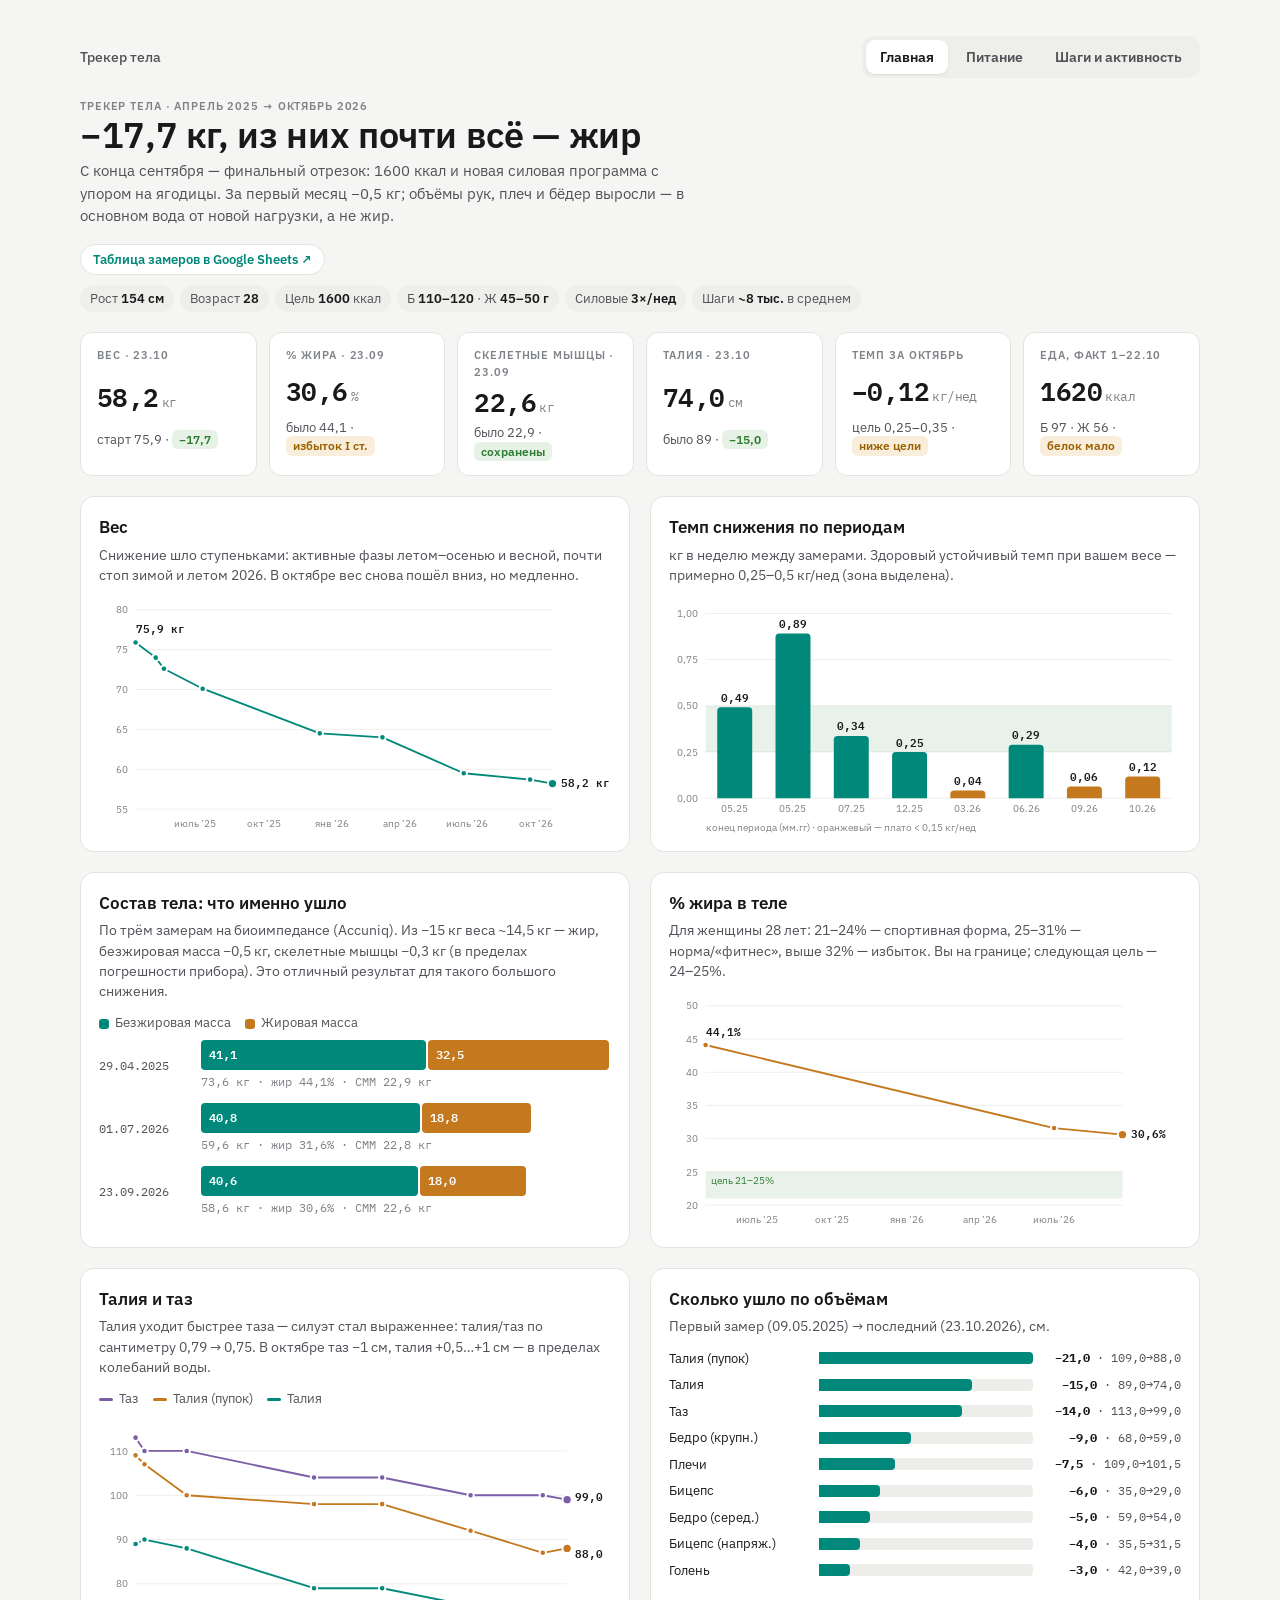
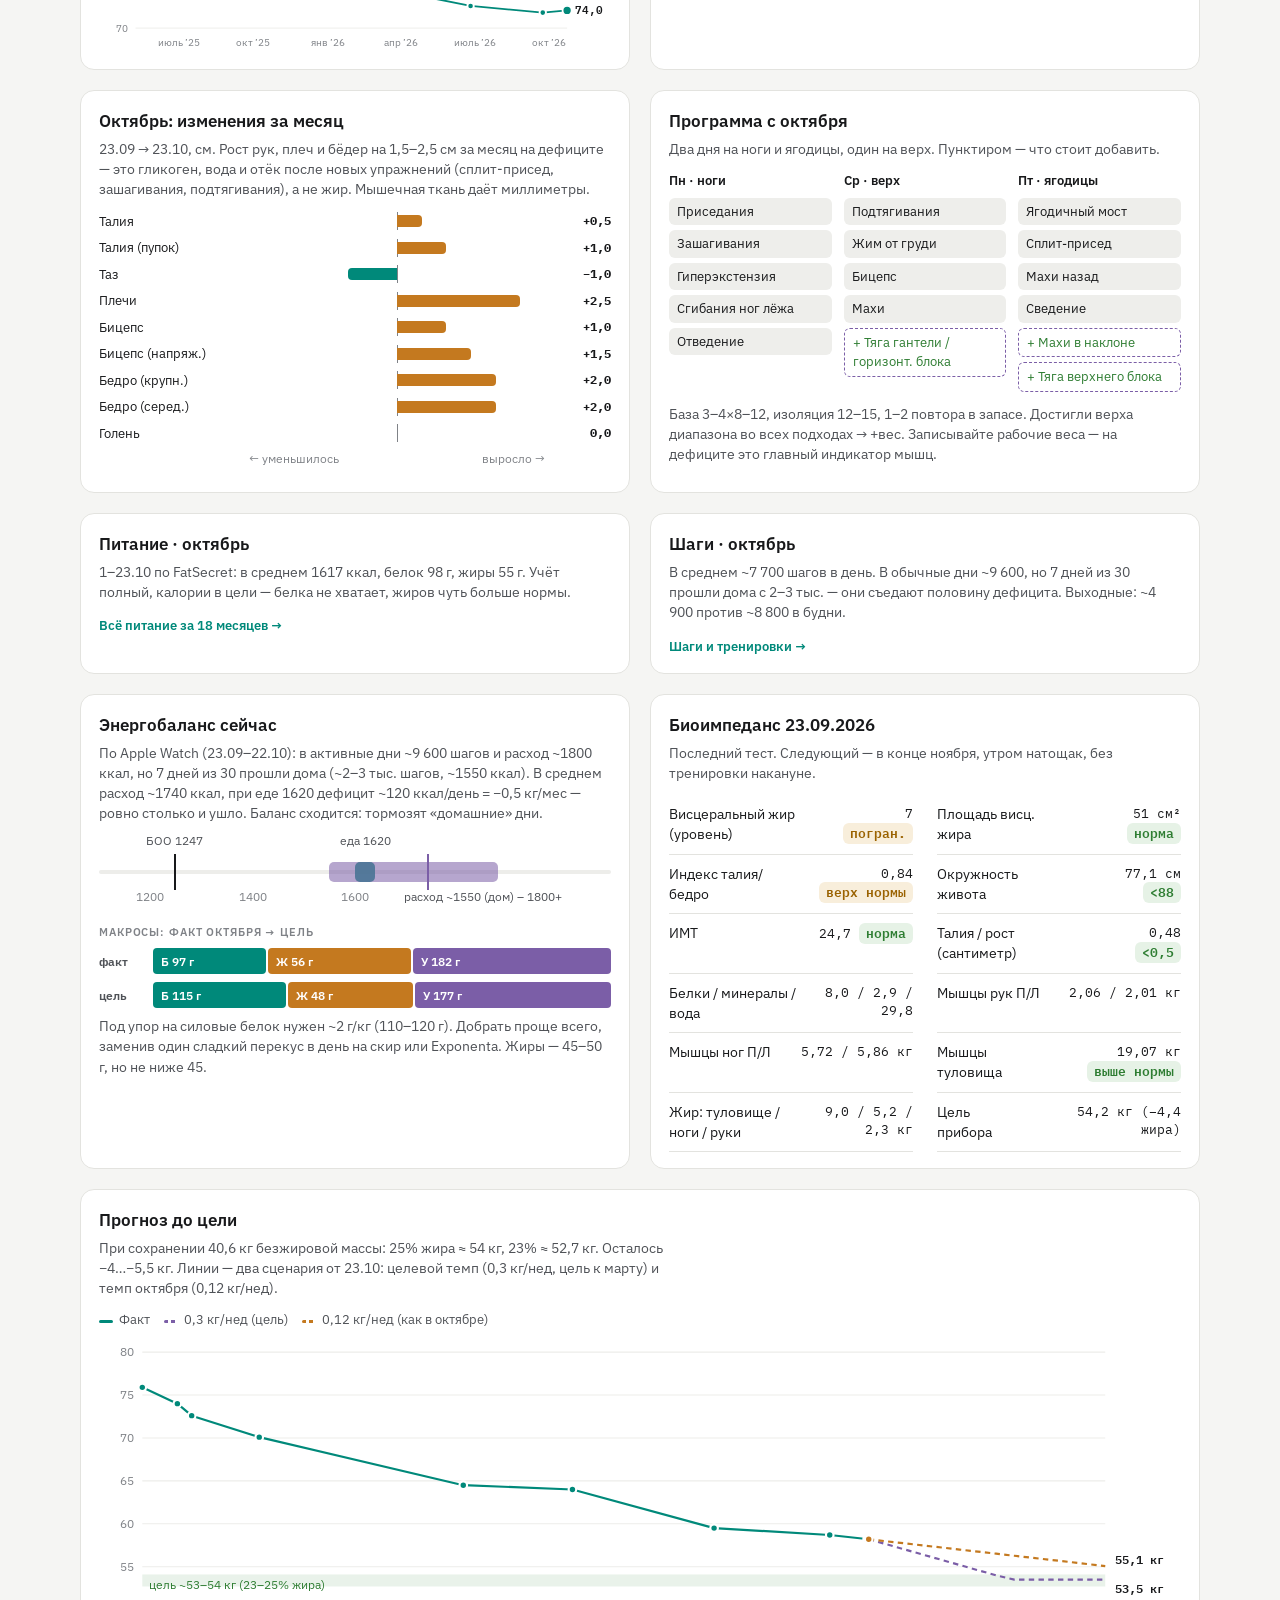
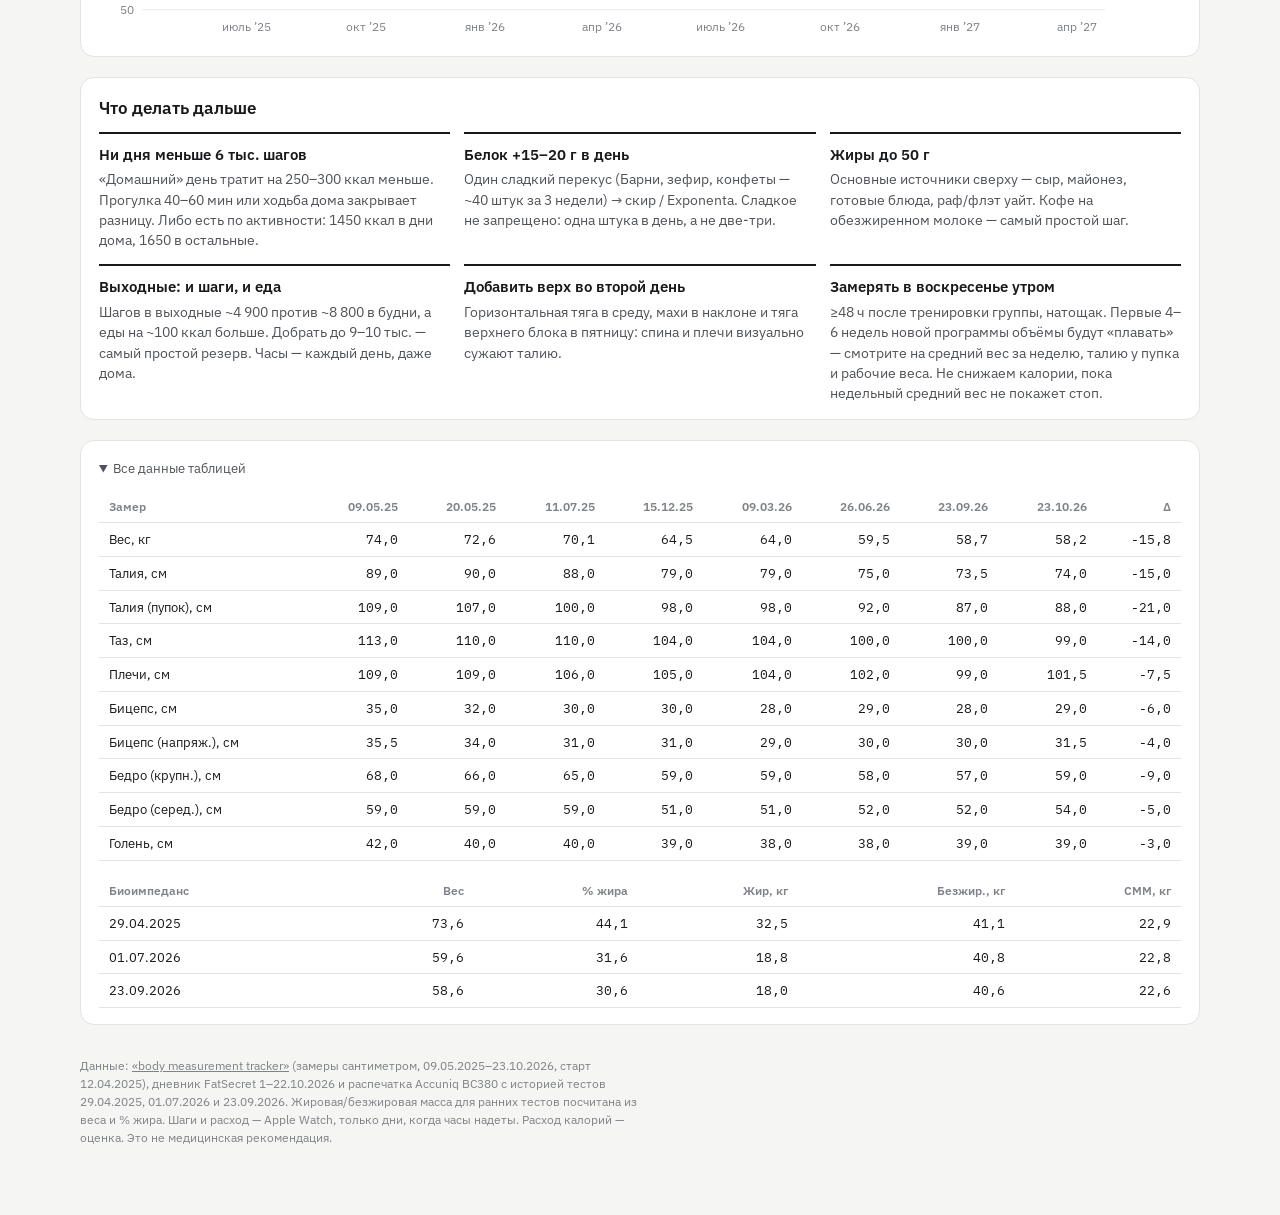
==== commit 015dd9e1: "Neutral palette (teal/amber/violet) and IBM Plex fonts Co-Authored-By: Claude Opus 5.5 <noreply@anth" ====
--- a/index.html
+++ b/index.html
@@ -2,10 +2,10 @@
 <meta name="description" content="Трекер тела: вес, состав тела, объёмы, питание и тренировки.">
 <meta property="og:title" content="Трекер тела Кати">
 <meta property="og:description" content="Вес, состав тела, объёмы, питание и тренировки — апрель 2025 → октябрь 2026">
-<link rel="icon" href="data:image/svg+xml,%3Csvg xmlns=%22http://www.w3.org/2000/svg%22 viewBox=%220 0 32 32%22%3E%3Crect width=%2232%22 height=%2232%22 rx=%227%22 fill=%22%232a78d6%22/%3E%3Cpath d=%22M7 22l6-6 4 4 8-9%22 stroke=%22white%22 stroke-width=%223%22 fill=%22none%22 stroke-linecap=%22round%22 stroke-linejoin=%22round%22/%3E%3C/svg%3E">
+<link rel="icon" href="data:image/svg+xml,%3Csvg xmlns=%22http://www.w3.org/2000/svg%22 viewBox=%220 0 32 32%22%3E%3Crect width=%2232%22 height=%2232%22 rx=%227%22 fill=%22%2300897a%22/%3E%3Cpath d=%22M7 22l6-6 4 4 8-9%22 stroke=%22white%22 stroke-width=%223%22 fill=%22none%22 stroke-linecap=%22round%22 stroke-linejoin=%22round%22/%3E%3C/svg%3E">
 <title>Трекер тела Кати</title>
 <link rel="preconnect" href="https://fonts.googleapis.com">
-<link rel="stylesheet" href="https://fonts.googleapis.com/css2?family=Unbounded:wght@500;700&family=Onest:wght@400;500;600&family=JetBrains+Mono:wght@400;600&display=swap">
+<link rel="stylesheet" href="https://fonts.googleapis.com/css2?family=IBM+Plex+Sans:wght@400;500;600;700&family=IBM+Plex+Mono:wght@400;600&display=swap">
 <link rel="stylesheet" href="assets/style.css">
 </head><body>
 <div class="wrap">
--- a/assets/style.css
+++ b/assets/style.css
@@ -1,26 +1,26 @@
 /* Общие стили трекера */
 :root{
-  --bg:#f4f6f8; --panel:#ffffff; --ink:#12151a; --ink2:#4d5461; --ink3:#7d8591;
-  --line:#e2e6ec; --grid:#eceff3;
-  --s1:#2a78d6; --s2:#eb6834; --s3:#1baf7a;
-  --lean:#2a78d6; --fat:#eb6834;
-  --good:#138a4b; --goodbg:#e4f4ea; --warn:#a86700; --warnbg:#fbf0d9; --bad:#c23b3a; --badbg:#fbe6e5;
-  --chip:#eef1f5;
-  --display:"Unbounded",system-ui,sans-serif; --body:"Onest",system-ui,-apple-system,sans-serif; --mono:"JetBrains Mono",ui-monospace,monospace;
+  --bg:#f5f5f3; --panel:#ffffff; --ink:#18191b; --ink2:#4f5257; --ink3:#7f8287;
+  --line:#e3e3df; --grid:#ededea;
+  --s1:#00897a; --s2:#c4791f; --s3:#7b5ea7;
+  --lean:#00897a; --fat:#c4791f;
+  --good:#2e7d32; --goodbg:#e6f2e6; --warn:#9a6200; --warnbg:#f8eedb; --bad:#c23b3a; --badbg:#fbe6e5;
+  --chip:#eeeeeb;
+  --display:"IBM Plex Sans",system-ui,sans-serif; --body:"IBM Plex Sans",system-ui,-apple-system,sans-serif; --mono:"IBM Plex Mono",ui-monospace,monospace;
 }
 @media (prefers-color-scheme:dark){:root:not([data-theme="light"]){
-  color-scheme:dark;--bg:#121418;--panel:#1b1e24;--ink:#f2f4f7;--ink2:#b9c0cb;--ink3:#8a929e;--line:#2c313a;--grid:#262a32;
-  --s1:#3987e5;--s2:#d95926;--s3:#199e70;--lean:#3987e5;--fat:#d95926;
-  --good:#4cc47f;--goodbg:#173323;--warn:#e0a53a;--warnbg:#382a10;--bad:#ef7473;--badbg:#3a1a1a;--chip:#252a31;}}
+  color-scheme:dark;--bg:#141517;--panel:#1c1d20;--ink:#f1f1ef;--ink2:#b8b9bd;--ink3:#8b8d92;--line:#2d2f33;--grid:#26282b;
+  --s1:#00a08f;--s2:#c77d26;--s3:#9a7fd4;--lean:#00a08f;--fat:#c77d26;
+  --good:#6cc070;--goodbg:#1b2e1c;--warn:#e0a53a;--warnbg:#382a10;--bad:#ef7473;--badbg:#3a1a1a;--chip:#26282b;}}
 :root[data-theme="dark"]{
-  color-scheme:dark;--bg:#121418;--panel:#1b1e24;--ink:#f2f4f7;--ink2:#b9c0cb;--ink3:#8a929e;--line:#2c313a;--grid:#262a32;
-  --s1:#3987e5;--s2:#d95926;--s3:#199e70;--lean:#3987e5;--fat:#d95926;
-  --good:#4cc47f;--goodbg:#173323;--warn:#e0a53a;--warnbg:#382a10;--bad:#ef7473;--badbg:#3a1a1a;--chip:#252a31;}
+  color-scheme:dark;--bg:#141517;--panel:#1c1d20;--ink:#f1f1ef;--ink2:#b8b9bd;--ink3:#8b8d92;--line:#2d2f33;--grid:#26282b;
+  --s1:#00a08f;--s2:#c77d26;--s3:#9a7fd4;--lean:#00a08f;--fat:#c77d26;
+  --good:#6cc070;--goodbg:#1b2e1c;--warn:#e0a53a;--warnbg:#382a10;--bad:#ef7473;--badbg:#3a1a1a;--chip:#26282b;}
 *{box-sizing:border-box}
 body{background:var(--bg);color:var(--ink);font-family:var(--body);font-size:15px;line-height:1.5;padding:28px 16px 48px}
 .wrap{max-width:1120px;margin:0 auto;display:grid;gap:20px}
-h1{font-family:var(--display);font-weight:700;font-size:clamp(24px,4vw,36px);line-height:1.1;margin:0;text-wrap:balance;letter-spacing:-.01em}
-h2{font-family:var(--display);font-weight:500;font-size:17px;margin:0 0 4px;text-wrap:balance}
+h1{font-family:var(--display);font-weight:600;font-size:clamp(24px,4vw,36px);line-height:1.1;margin:0;text-wrap:balance;letter-spacing:-.01em}
+h2{font-family:var(--display);font-weight:600;font-size:17px;margin:0 0 4px;text-wrap:balance}
 .sub{color:var(--ink2);margin:6px 0 0;max-width:70ch}
 .eyebrow{font-size:11px;letter-spacing:.08em;text-transform:uppercase;color:var(--ink3);font-weight:600}
 .head{display:flex;flex-wrap:wrap;justify-content:space-between;align-items:flex-end;gap:16px}
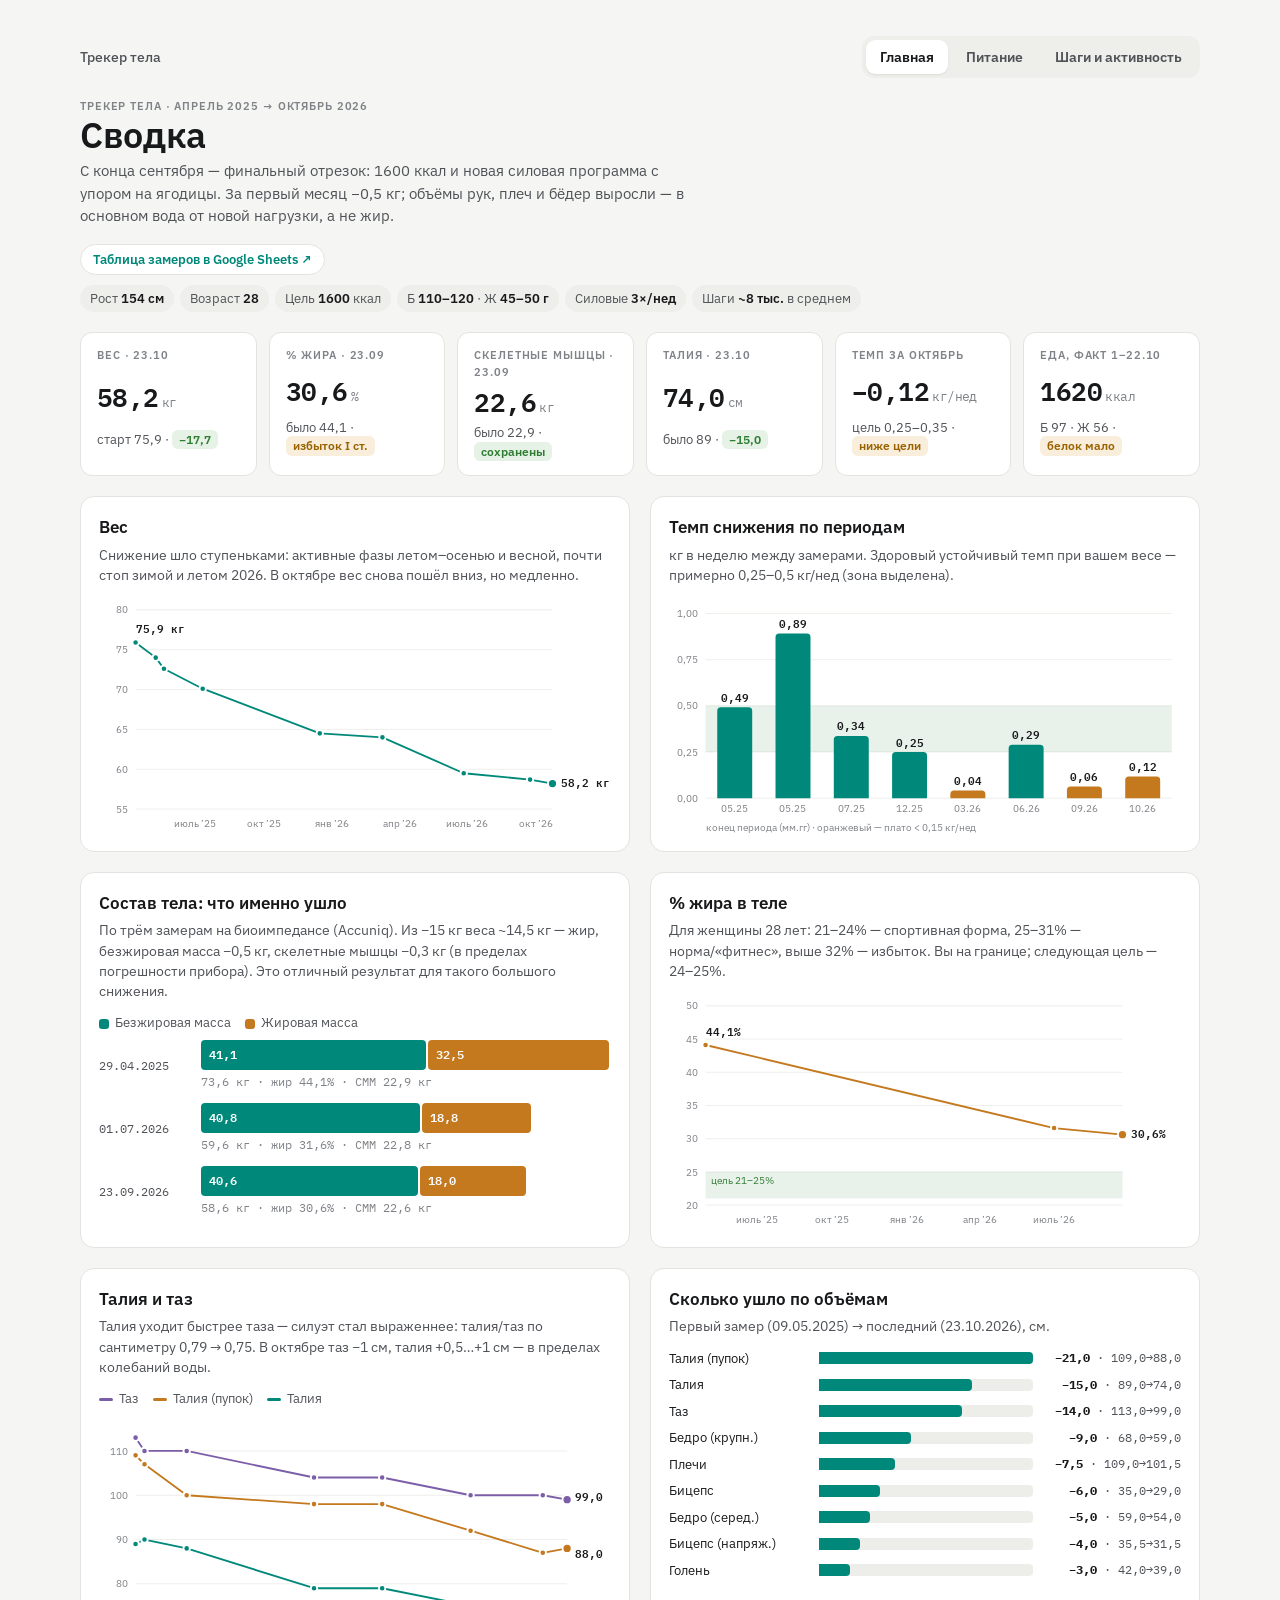
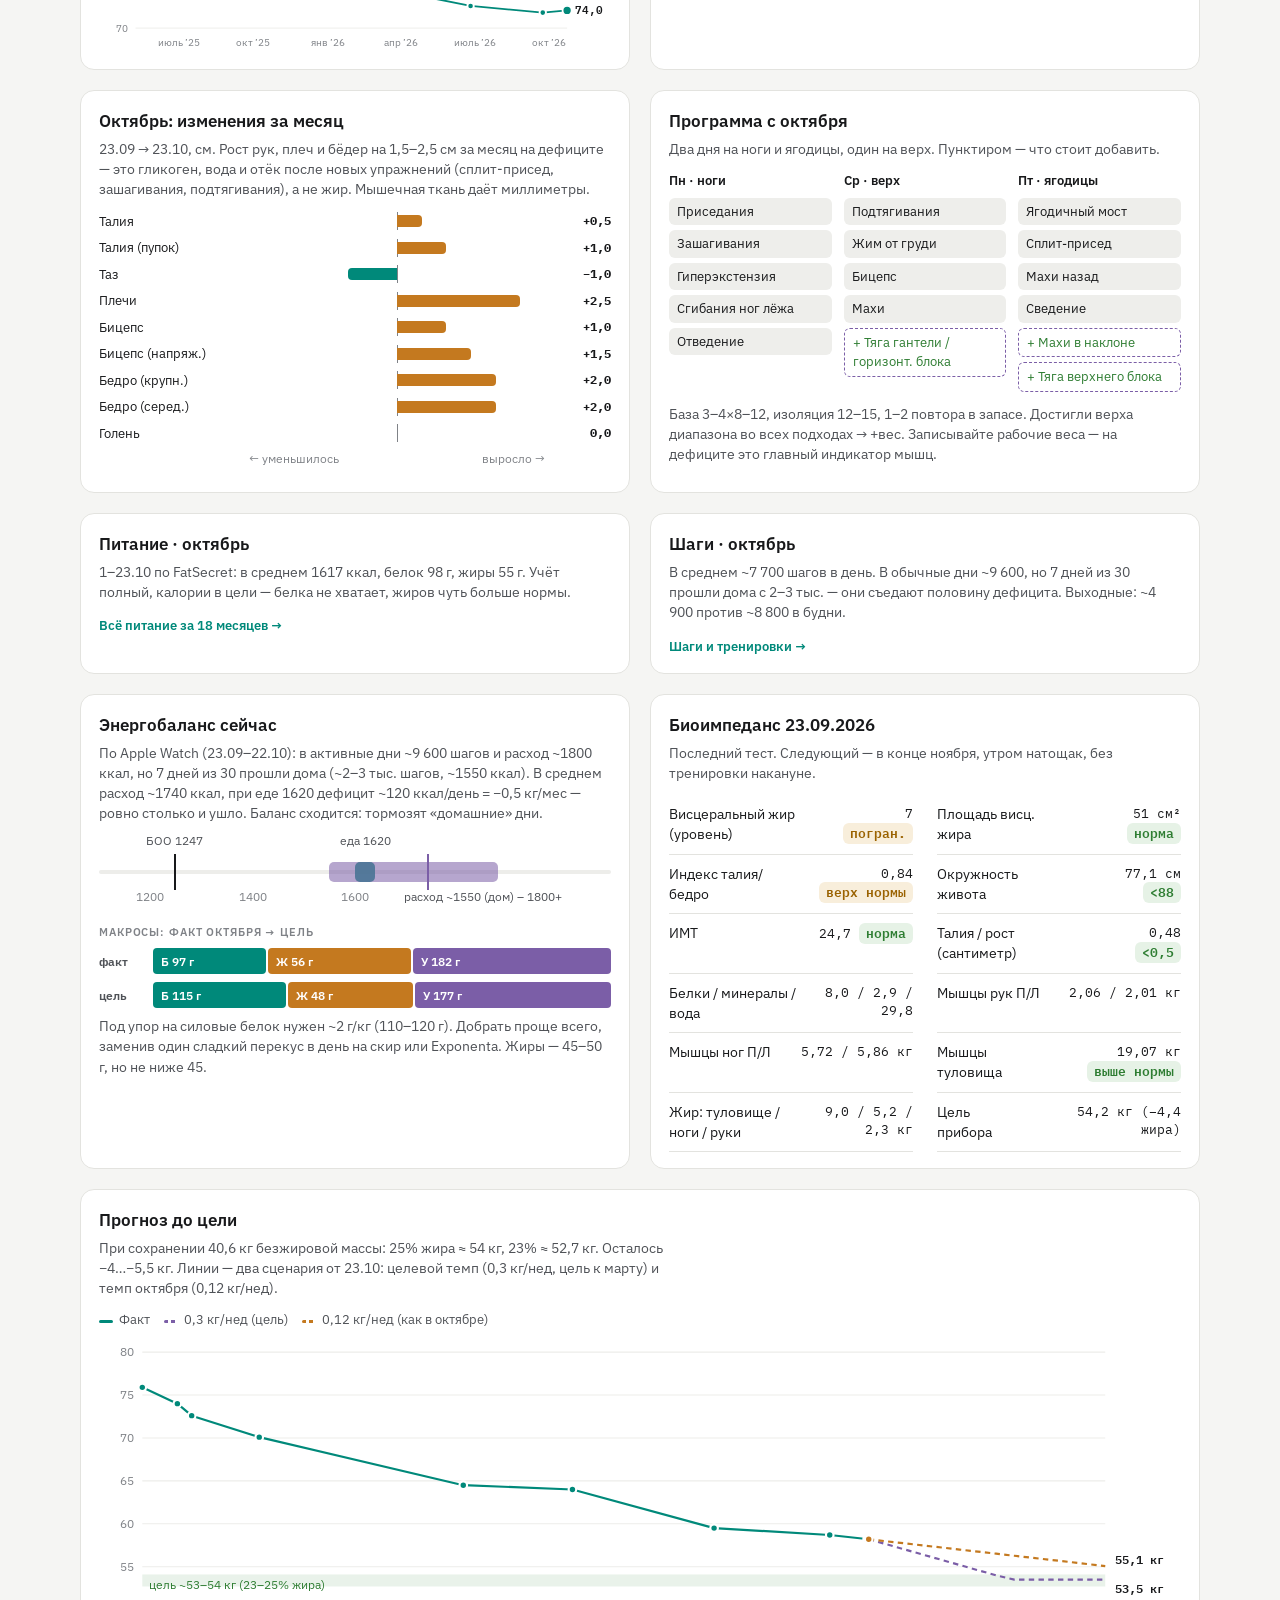
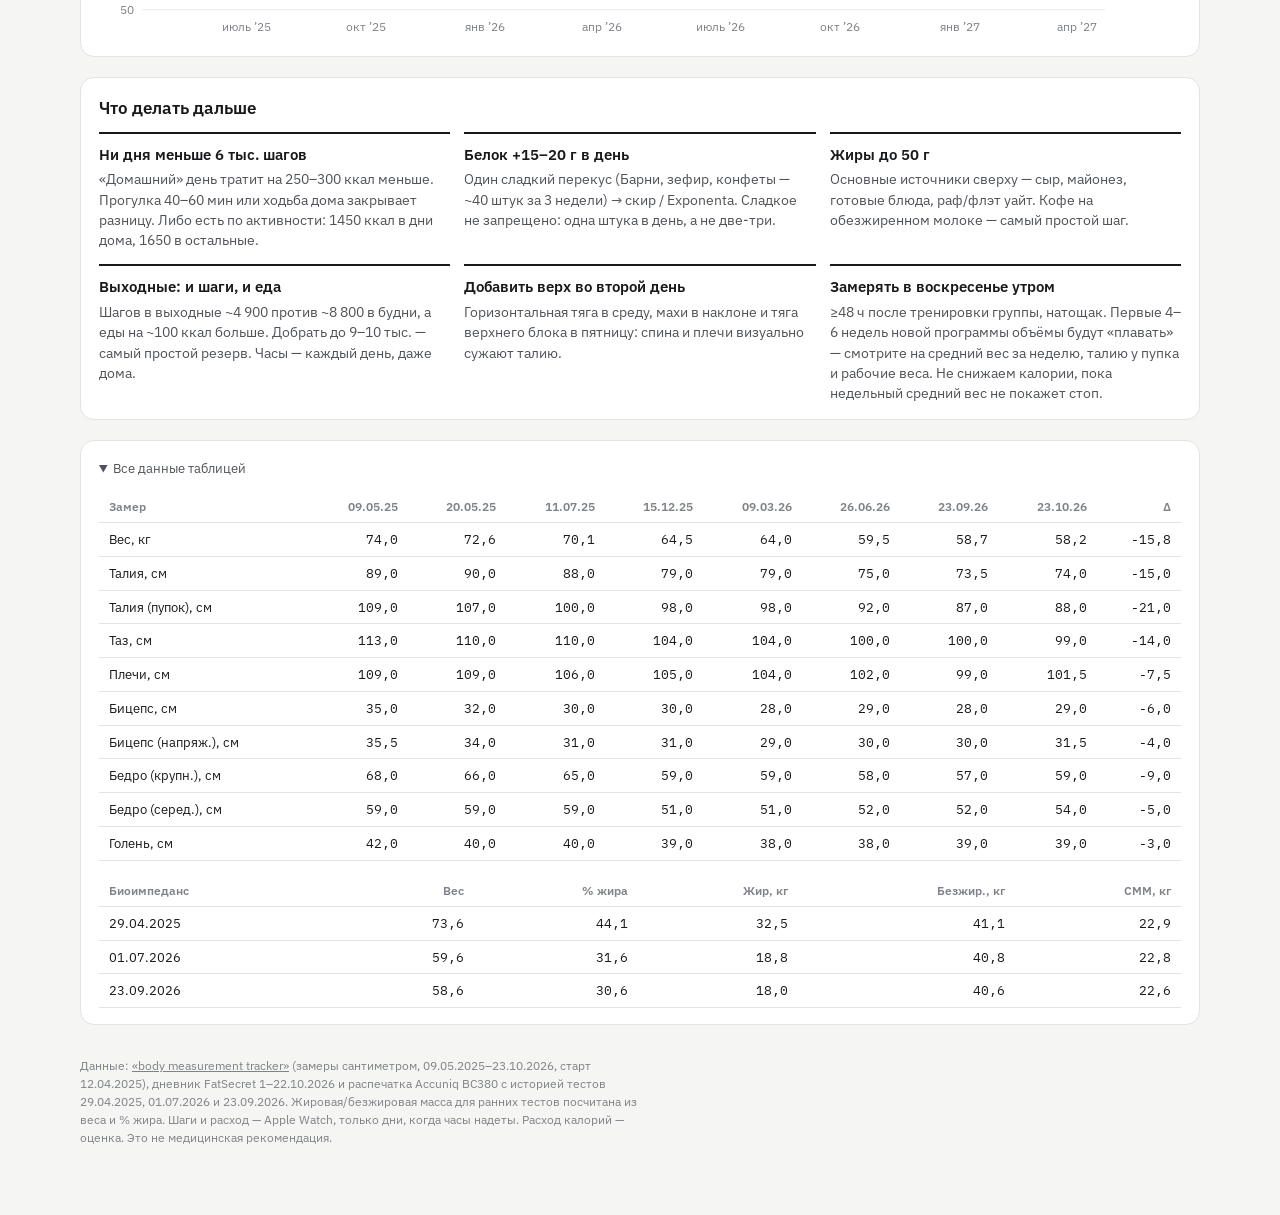
==== commit 67ed46d6: "Neutral site name and main heading Co-Authored-By: Claude Opus 5.5 <noreply@anthropic.com> Claude-Se" ====
--- a/index.html
+++ b/index.html
@@ -1,9 +1,9 @@
 <!doctype html><html lang="ru"><head><meta charset="utf-8"><meta name="viewport" content="width=device-width, initial-scale=1">
 <meta name="description" content="Трекер тела: вес, состав тела, объёмы, питание и тренировки.">
-<meta property="og:title" content="Трекер тела Кати">
+<meta property="og:title" content="Трекер тела">
 <meta property="og:description" content="Вес, состав тела, объёмы, питание и тренировки — апрель 2025 → октябрь 2026">
 <link rel="icon" href="data:image/svg+xml,%3Csvg xmlns=%22http://www.w3.org/2000/svg%22 viewBox=%220 0 32 32%22%3E%3Crect width=%2232%22 height=%2232%22 rx=%227%22 fill=%22%2300897a%22/%3E%3Cpath d=%22M7 22l6-6 4 4 8-9%22 stroke=%22white%22 stroke-width=%223%22 fill=%22none%22 stroke-linecap=%22round%22 stroke-linejoin=%22round%22/%3E%3C/svg%3E">
-<title>Трекер тела Кати</title>
+<title>Трекер тела</title>
 <link rel="preconnect" href="https://fonts.googleapis.com">
 <link rel="stylesheet" href="https://fonts.googleapis.com/css2?family=IBM+Plex+Sans:wght@400;500;600;700&family=IBM+Plex+Mono:wght@400;600&display=swap">
 <link rel="stylesheet" href="assets/style.css">
@@ -16,7 +16,7 @@
   <header class="head">
     <div>
       <div class="eyebrow">Трекер тела · апрель 2025 → октябрь 2026</div>
-      <h1>−17,7 кг, из них почти всё — жир</h1>
+      <h1>Сводка</h1>
       <p class="sub">С конца сентября — финальный отрезок: 1600 ккал и новая силовая программа с упором на ягодицы. За первый месяц −0,5 кг; объёмы рук, плеч и бёдер выросли — в основном вода от новой нагрузки, а не жир.</p>
     </div>
     <div class="headside">
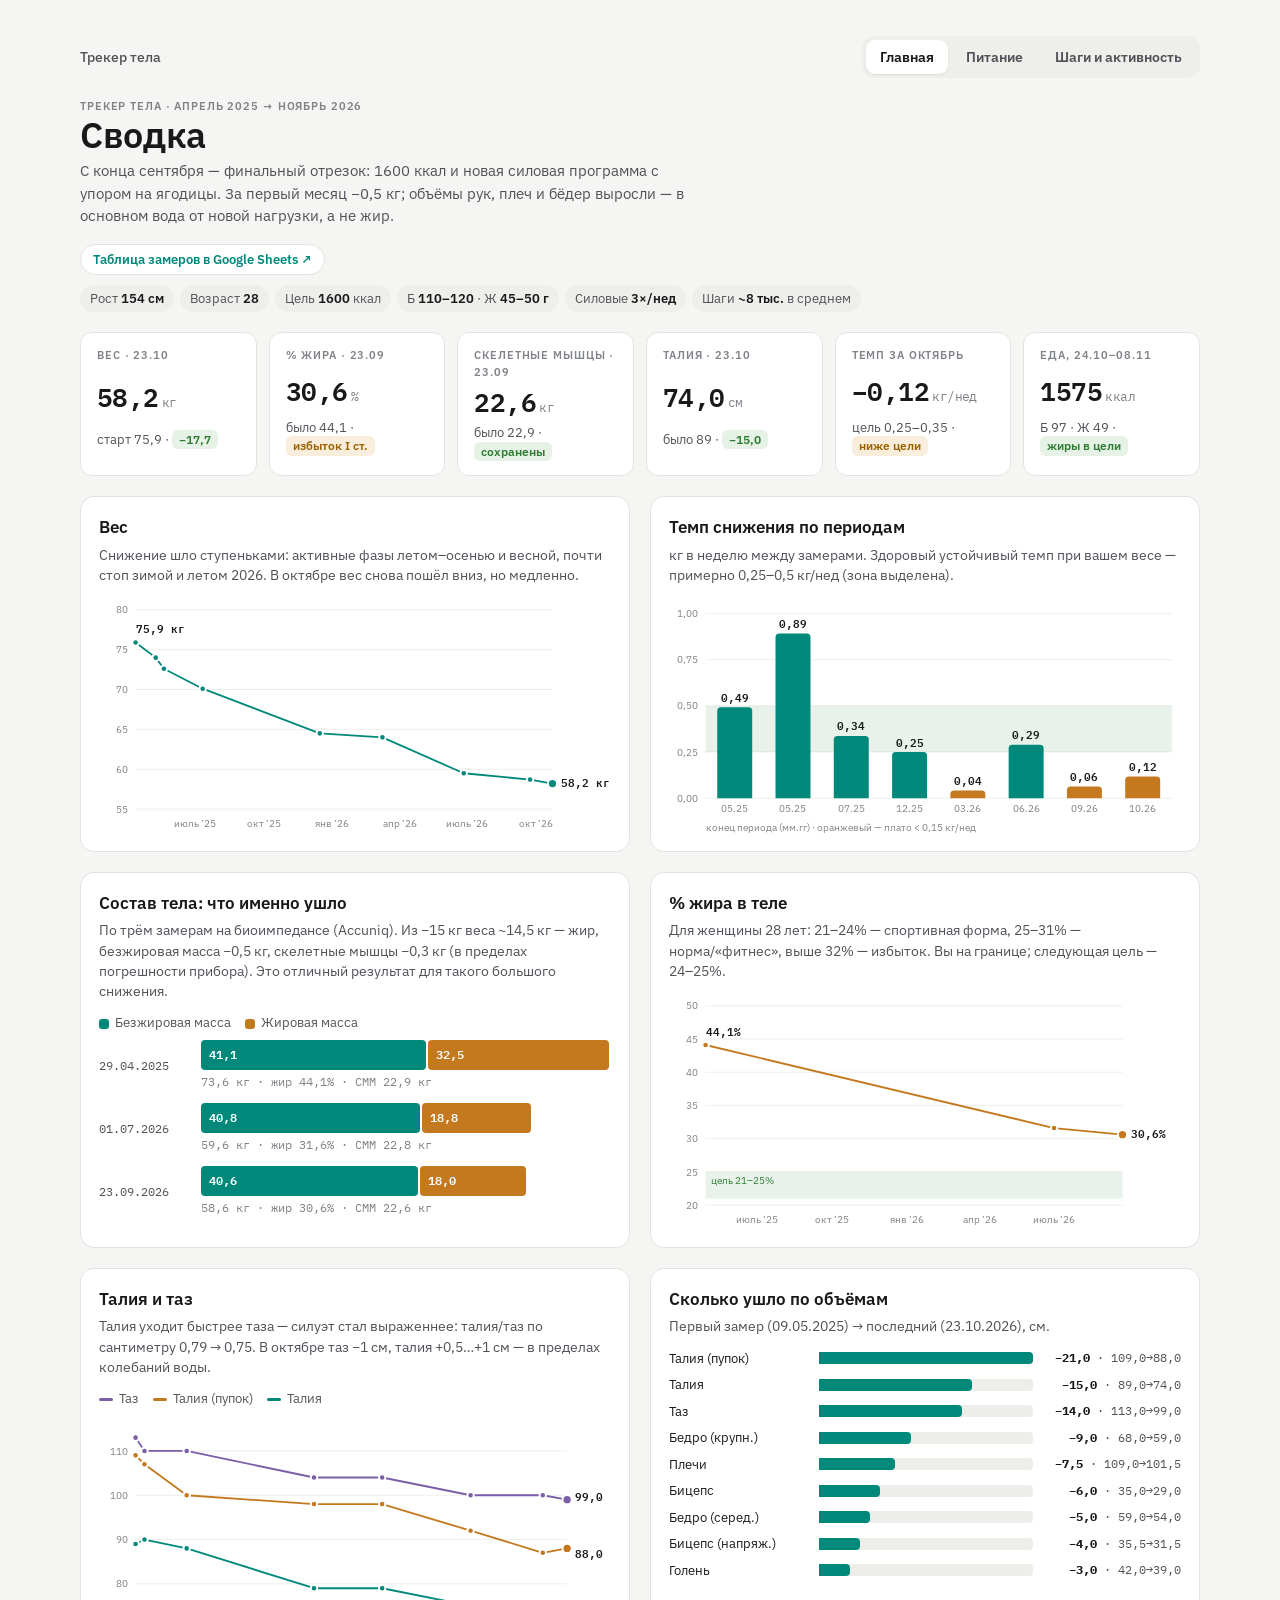
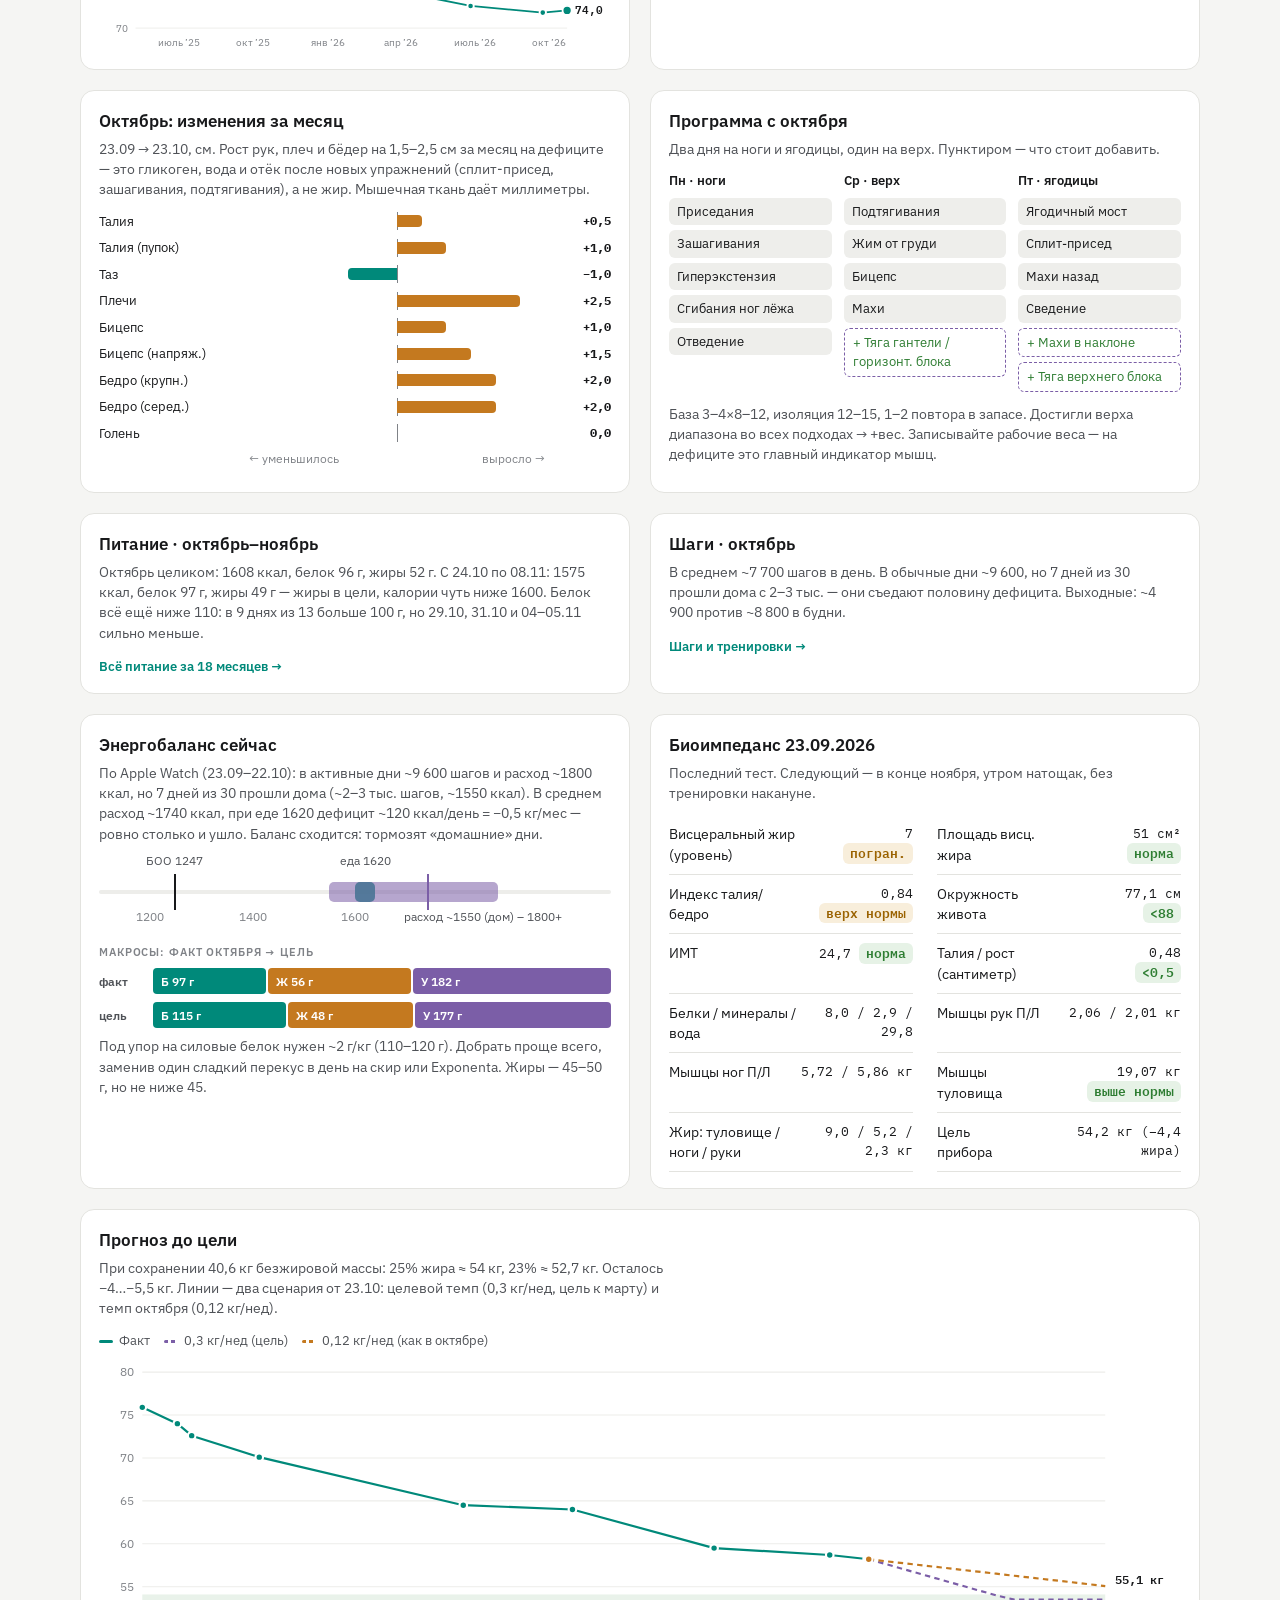
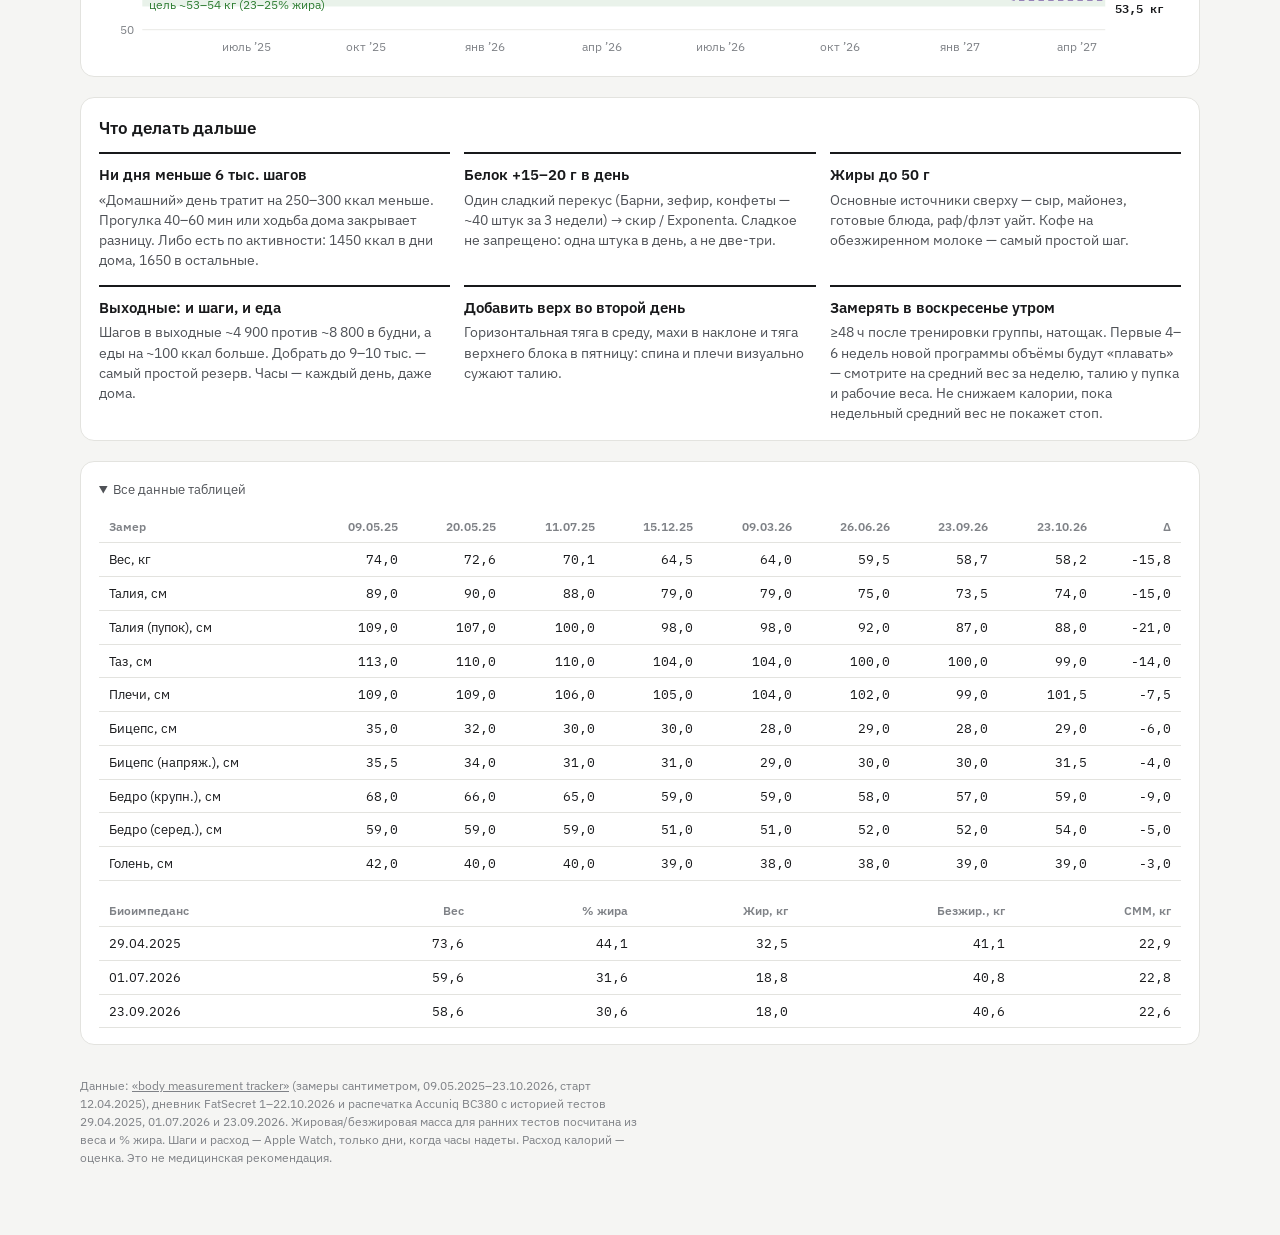
==== commit 3f5676c9: "Nutrition data through 2026-11-08 Co-Authored-By: Claude Opus 5.5 <noreply@anthropic.com> Claude-Ses" ====
--- a/index.html
+++ b/index.html
@@ -1,7 +1,7 @@
 <!doctype html><html lang="ru"><head><meta charset="utf-8"><meta name="viewport" content="width=device-width, initial-scale=1">
 <meta name="description" content="Трекер тела: вес, состав тела, объёмы, питание и тренировки.">
 <meta property="og:title" content="Трекер тела">
-<meta property="og:description" content="Вес, состав тела, объёмы, питание и тренировки — апрель 2025 → октябрь 2026">
+<meta property="og:description" content="Вес, состав тела, объёмы, питание и тренировки — апрель 2025 → ноябрь 2026">
 <link rel="icon" href="data:image/svg+xml,%3Csvg xmlns=%22http://www.w3.org/2000/svg%22 viewBox=%220 0 32 32%22%3E%3Crect width=%2232%22 height=%2232%22 rx=%227%22 fill=%22%2300897a%22/%3E%3Cpath d=%22M7 22l6-6 4 4 8-9%22 stroke=%22white%22 stroke-width=%223%22 fill=%22none%22 stroke-linecap=%22round%22 stroke-linejoin=%22round%22/%3E%3C/svg%3E">
 <title>Трекер тела</title>
 <link rel="preconnect" href="https://fonts.googleapis.com">
@@ -15,7 +15,7 @@
   </div>
   <header class="head">
     <div>
-      <div class="eyebrow">Трекер тела · апрель 2025 → октябрь 2026</div>
+      <div class="eyebrow">Трекер тела · апрель 2025 → ноябрь 2026</div>
       <h1>Сводка</h1>
       <p class="sub">С конца сентября — финальный отрезок: 1600 ккал и новая силовая программа с упором на ягодицы. За первый месяц −0,5 кг; объёмы рук, плеч и бёдер выросли — в основном вода от новой нагрузки, а не жир.</p>
     </div>
@@ -35,7 +35,7 @@
     <div class="kpi"><span class="eyebrow">Скелетные мышцы · 23.09</span><span class="v">22,6<small>кг</small></span><span class="d">было 22,9 · <span class="pill good">сохранены</span></span></div>
     <div class="kpi"><span class="eyebrow">Талия · 23.10</span><span class="v">74,0<small>см</small></span><span class="d">было 89 · <span class="pill good">−15,0</span></span></div>
     <div class="kpi"><span class="eyebrow">Темп за октябрь</span><span class="v">−0,12<small>кг/нед</small></span><span class="d">цель 0,25–0,35 · <span class="pill warn">ниже цели</span></span></div>
-    <div class="kpi"><span class="eyebrow">Еда, факт 1–22.10</span><span class="v">1620<small>ккал</small></span><span class="d">Б 97 · Ж 56 · <span class="pill warn">белок мало</span></span></div>
+    <div class="kpi"><span class="eyebrow">Еда, 24.10–08.11</span><span class="v">1575<small>ккал</small></span><span class="d">Б 97 · Ж 49 · <span class="pill good">жиры в цели</span></span></div>
   </section>
 
   <div class="grid2">
@@ -98,8 +98,8 @@
 
   <div class="grid2">
     <section class="panel">
-      <h2>Питание · октябрь</h2>
-      <p class="note">1–23.10 по FatSecret: в среднем 1617 ккал, белок 98 г, жиры 55 г. Учёт полный, калории в цели — белка не хватает, жиров чуть больше нормы.</p>
+      <h2>Питание · октябрь–ноябрь</h2>
+      <p class="note">Октябрь целиком: 1608 ккал, белок 96 г, жиры 52 г. С 24.10 по 08.11: 1575 ккал, белок 97 г, жиры 49 г — жиры в цели, калории чуть ниже 1600. Белок всё ещё ниже 110: в 9 днях из 13 больше 100 г, но 29.10, 31.10 и 04–05.11 сильно меньше.</p>
       <a class="morelink" href="food.html">Всё питание за 18 месяцев →</a>
     </section>
     <section class="panel">
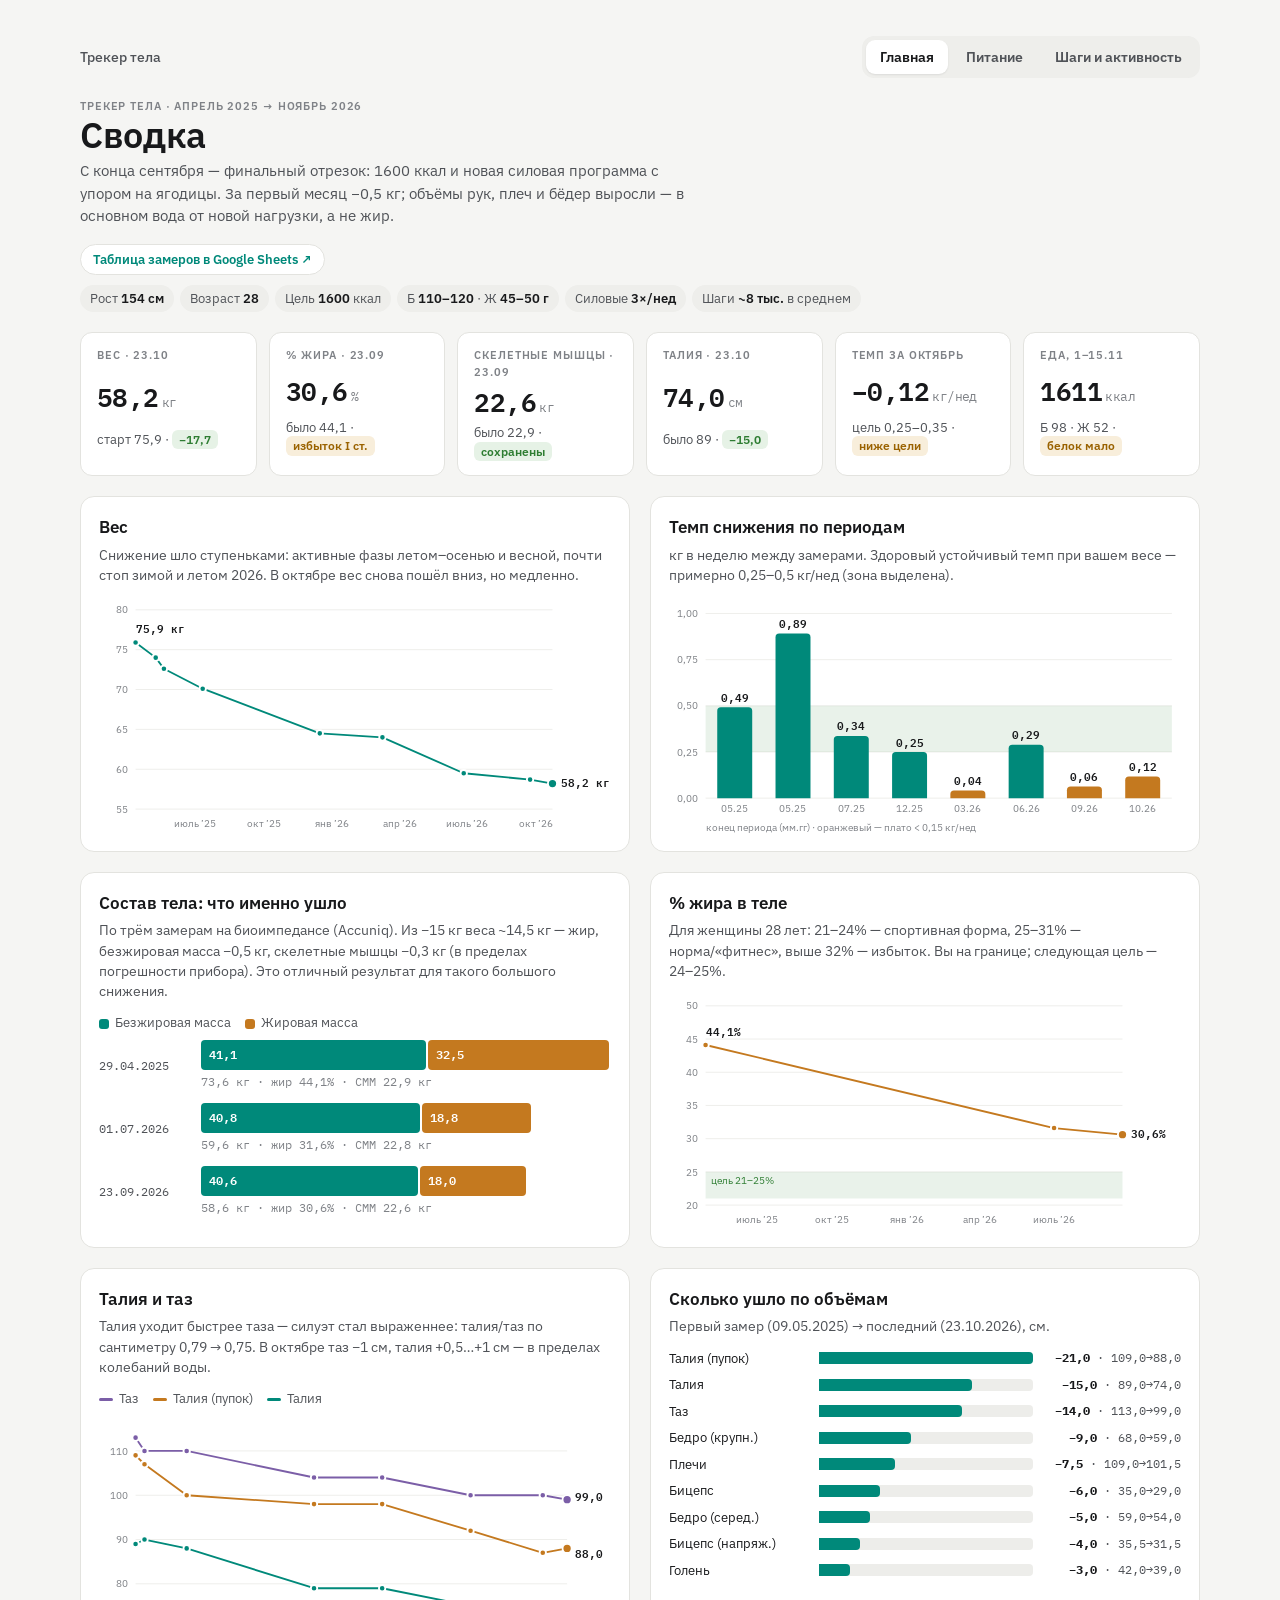
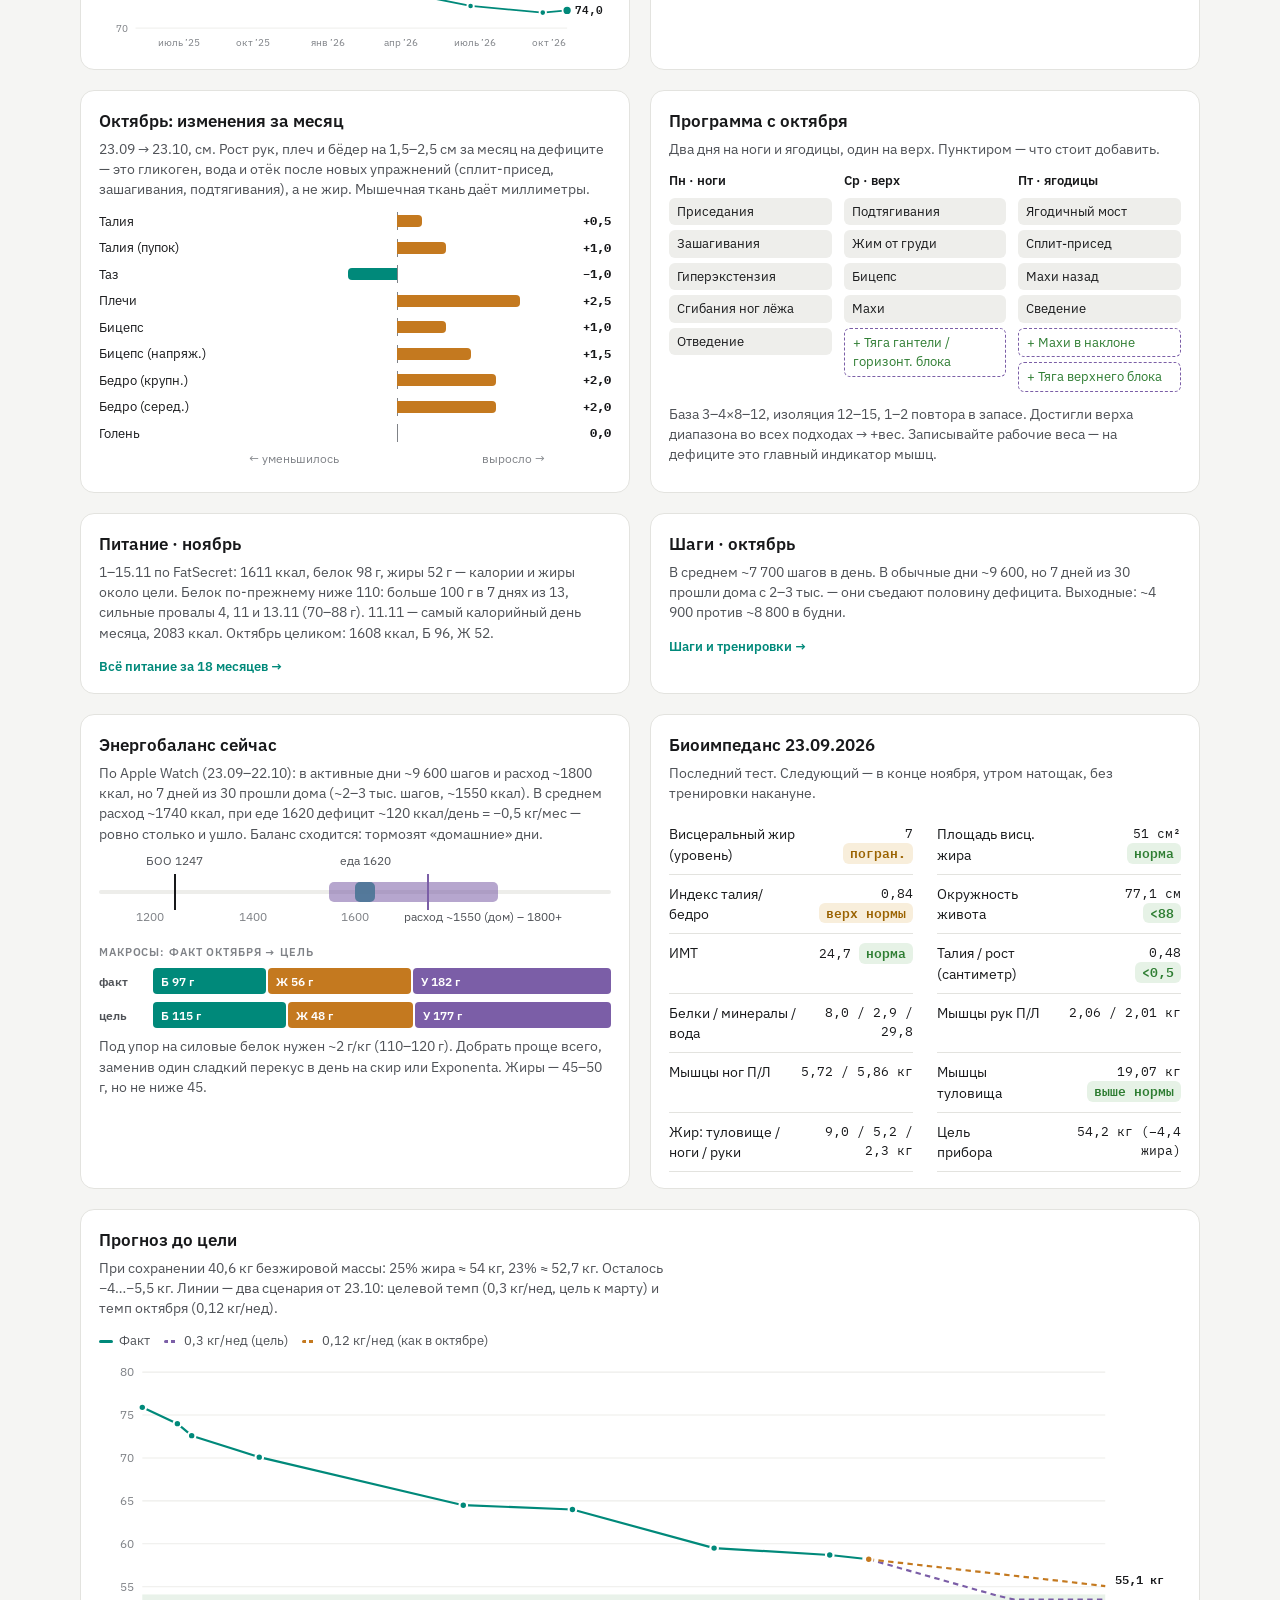
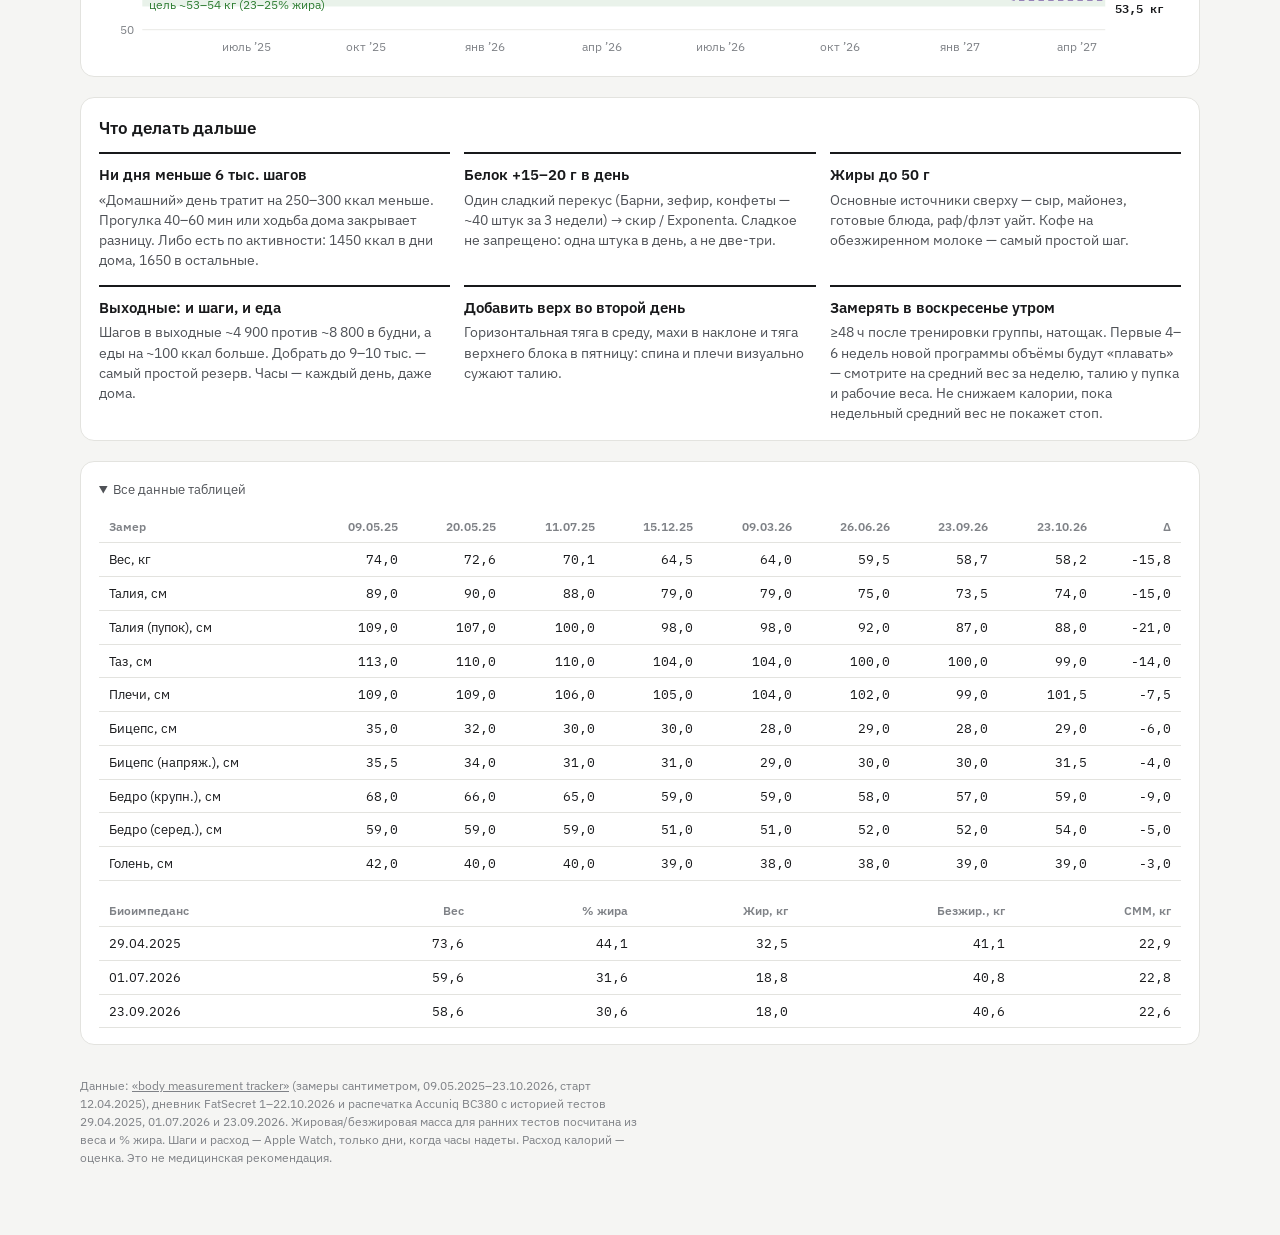
==== commit dcbae60d: "Nutrition data through 2026-11-16 Co-Authored-By: Claude Opus 5.5 <noreply@anthropic.com> Claude-Ses" ====
--- a/index.html
+++ b/index.html
@@ -35,7 +35,7 @@
     <div class="kpi"><span class="eyebrow">Скелетные мышцы · 23.09</span><span class="v">22,6<small>кг</small></span><span class="d">было 22,9 · <span class="pill good">сохранены</span></span></div>
     <div class="kpi"><span class="eyebrow">Талия · 23.10</span><span class="v">74,0<small>см</small></span><span class="d">было 89 · <span class="pill good">−15,0</span></span></div>
     <div class="kpi"><span class="eyebrow">Темп за октябрь</span><span class="v">−0,12<small>кг/нед</small></span><span class="d">цель 0,25–0,35 · <span class="pill warn">ниже цели</span></span></div>
-    <div class="kpi"><span class="eyebrow">Еда, 24.10–08.11</span><span class="v">1575<small>ккал</small></span><span class="d">Б 97 · Ж 49 · <span class="pill good">жиры в цели</span></span></div>
+    <div class="kpi"><span class="eyebrow">Еда, 1–15.11</span><span class="v">1611<small>ккал</small></span><span class="d">Б 98 · Ж 52 · <span class="pill warn">белок мало</span></span></div>
   </section>
 
   <div class="grid2">
@@ -98,8 +98,8 @@
 
   <div class="grid2">
     <section class="panel">
-      <h2>Питание · октябрь–ноябрь</h2>
-      <p class="note">Октябрь целиком: 1608 ккал, белок 96 г, жиры 52 г. С 24.10 по 08.11: 1575 ккал, белок 97 г, жиры 49 г — жиры в цели, калории чуть ниже 1600. Белок всё ещё ниже 110: в 9 днях из 13 больше 100 г, но 29.10, 31.10 и 04–05.11 сильно меньше.</p>
+      <h2>Питание · ноябрь</h2>
+      <p class="note">1–15.11 по FatSecret: 1611 ккал, белок 98 г, жиры 52 г — калории и жиры около цели. Белок по-прежнему ниже 110: больше 100 г в 7 днях из 13, сильные провалы 4, 11 и 13.11 (70–88 г). 11.11 — самый калорийный день месяца, 2083 ккал. Октябрь целиком: 1608 ккал, Б 96, Ж 52.</p>
       <a class="morelink" href="food.html">Всё питание за 18 месяцев →</a>
     </section>
     <section class="panel">
